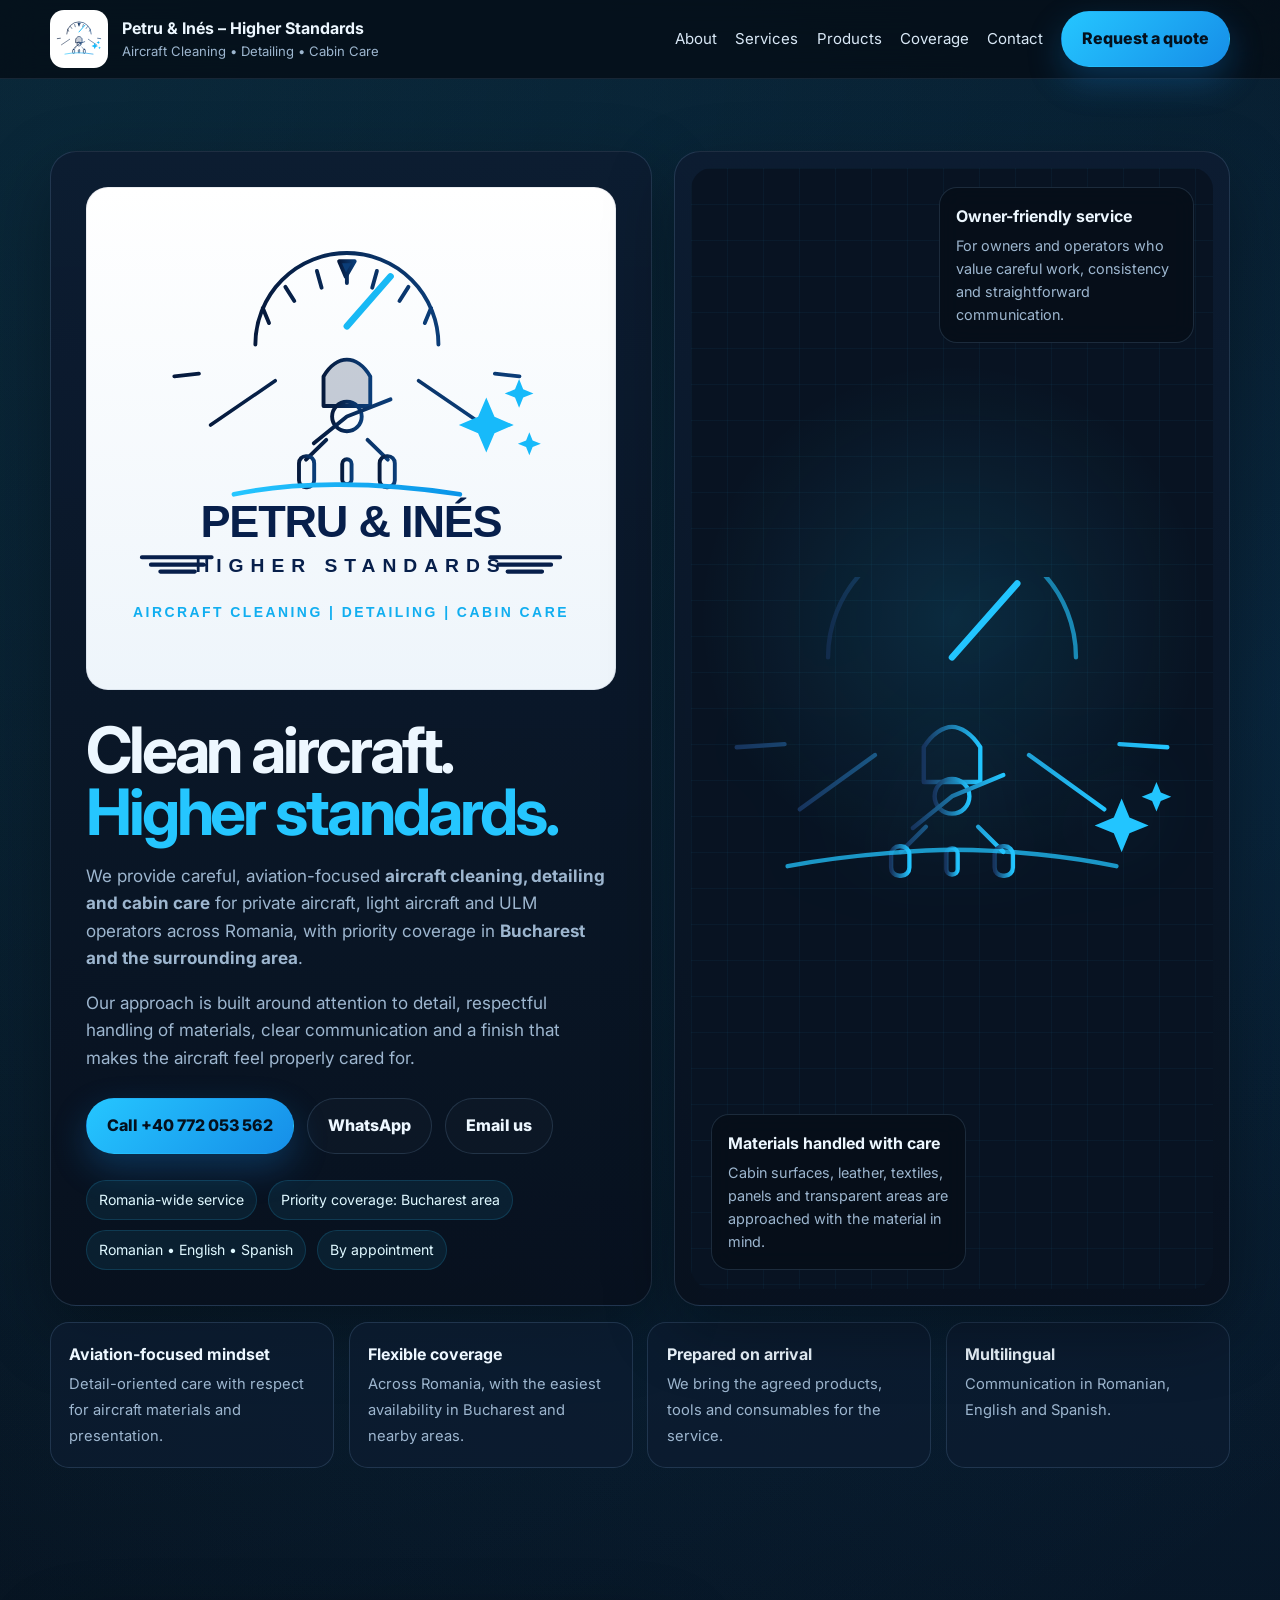
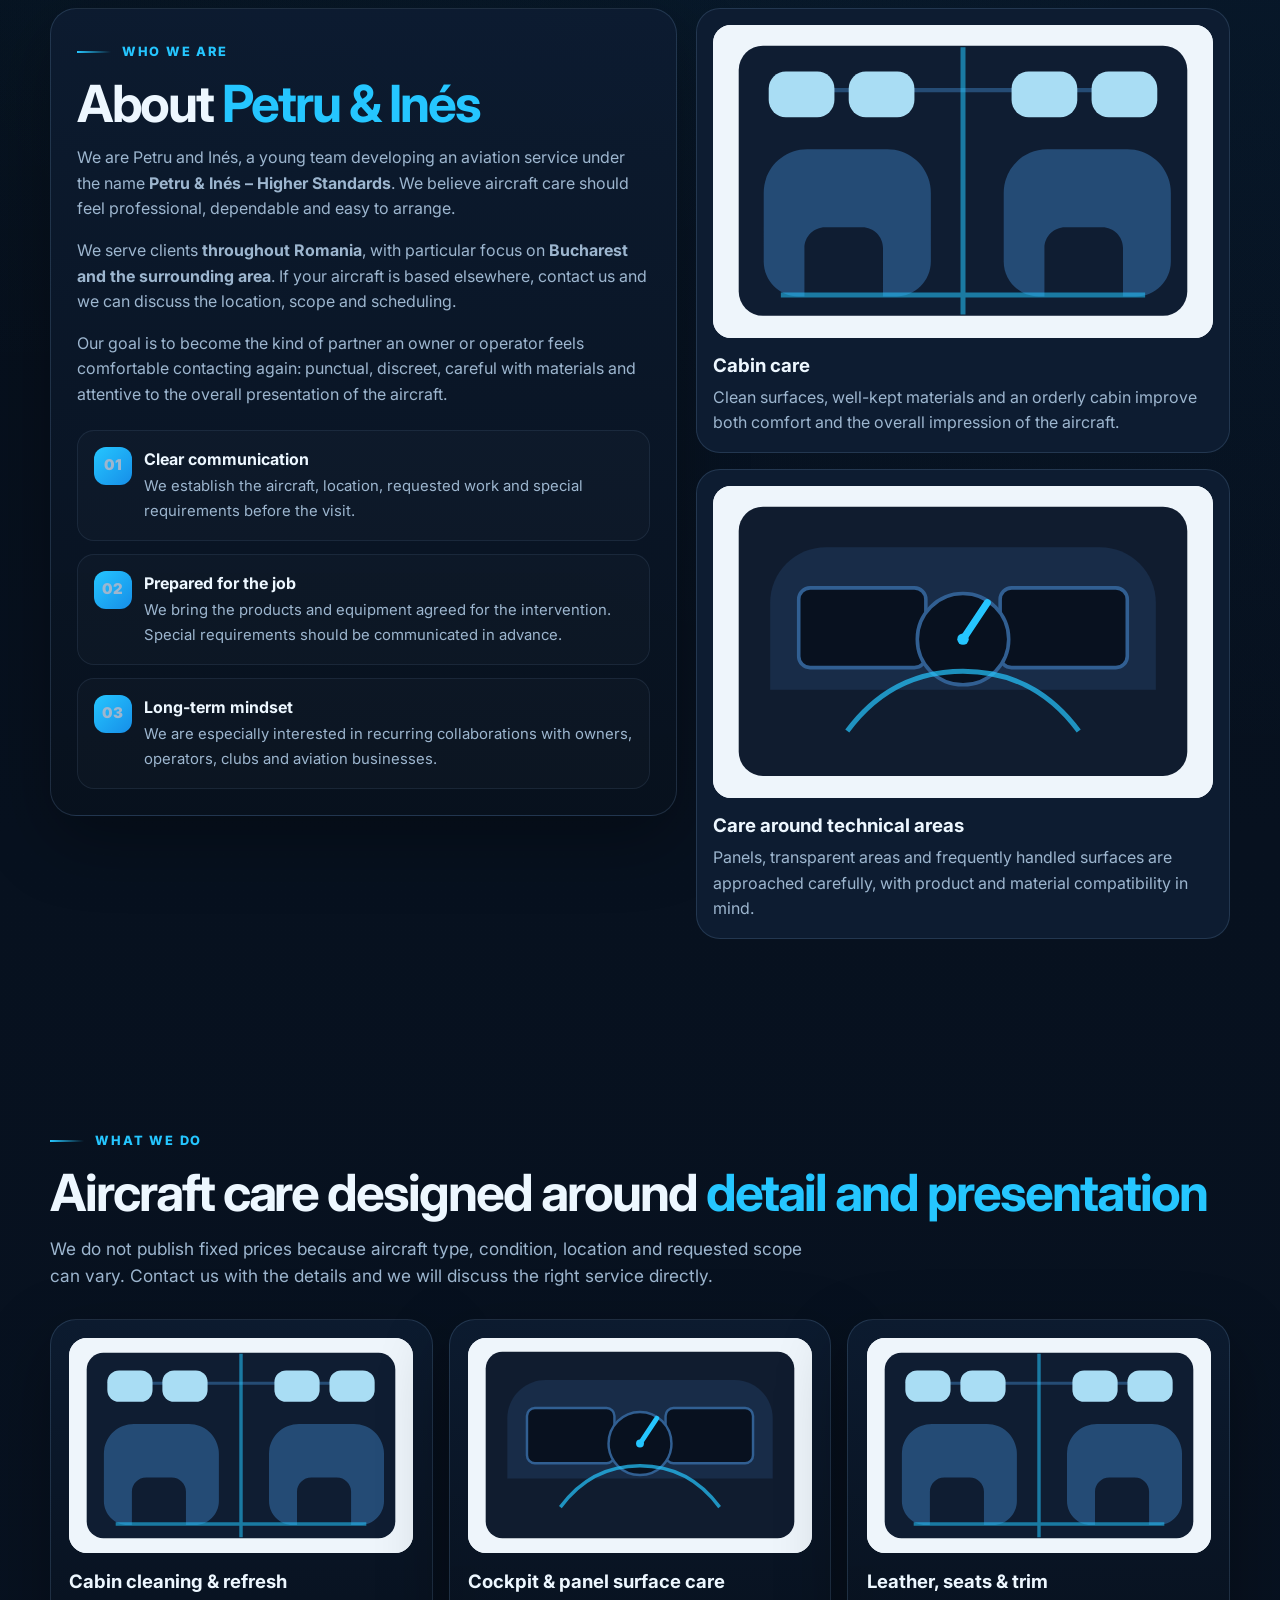
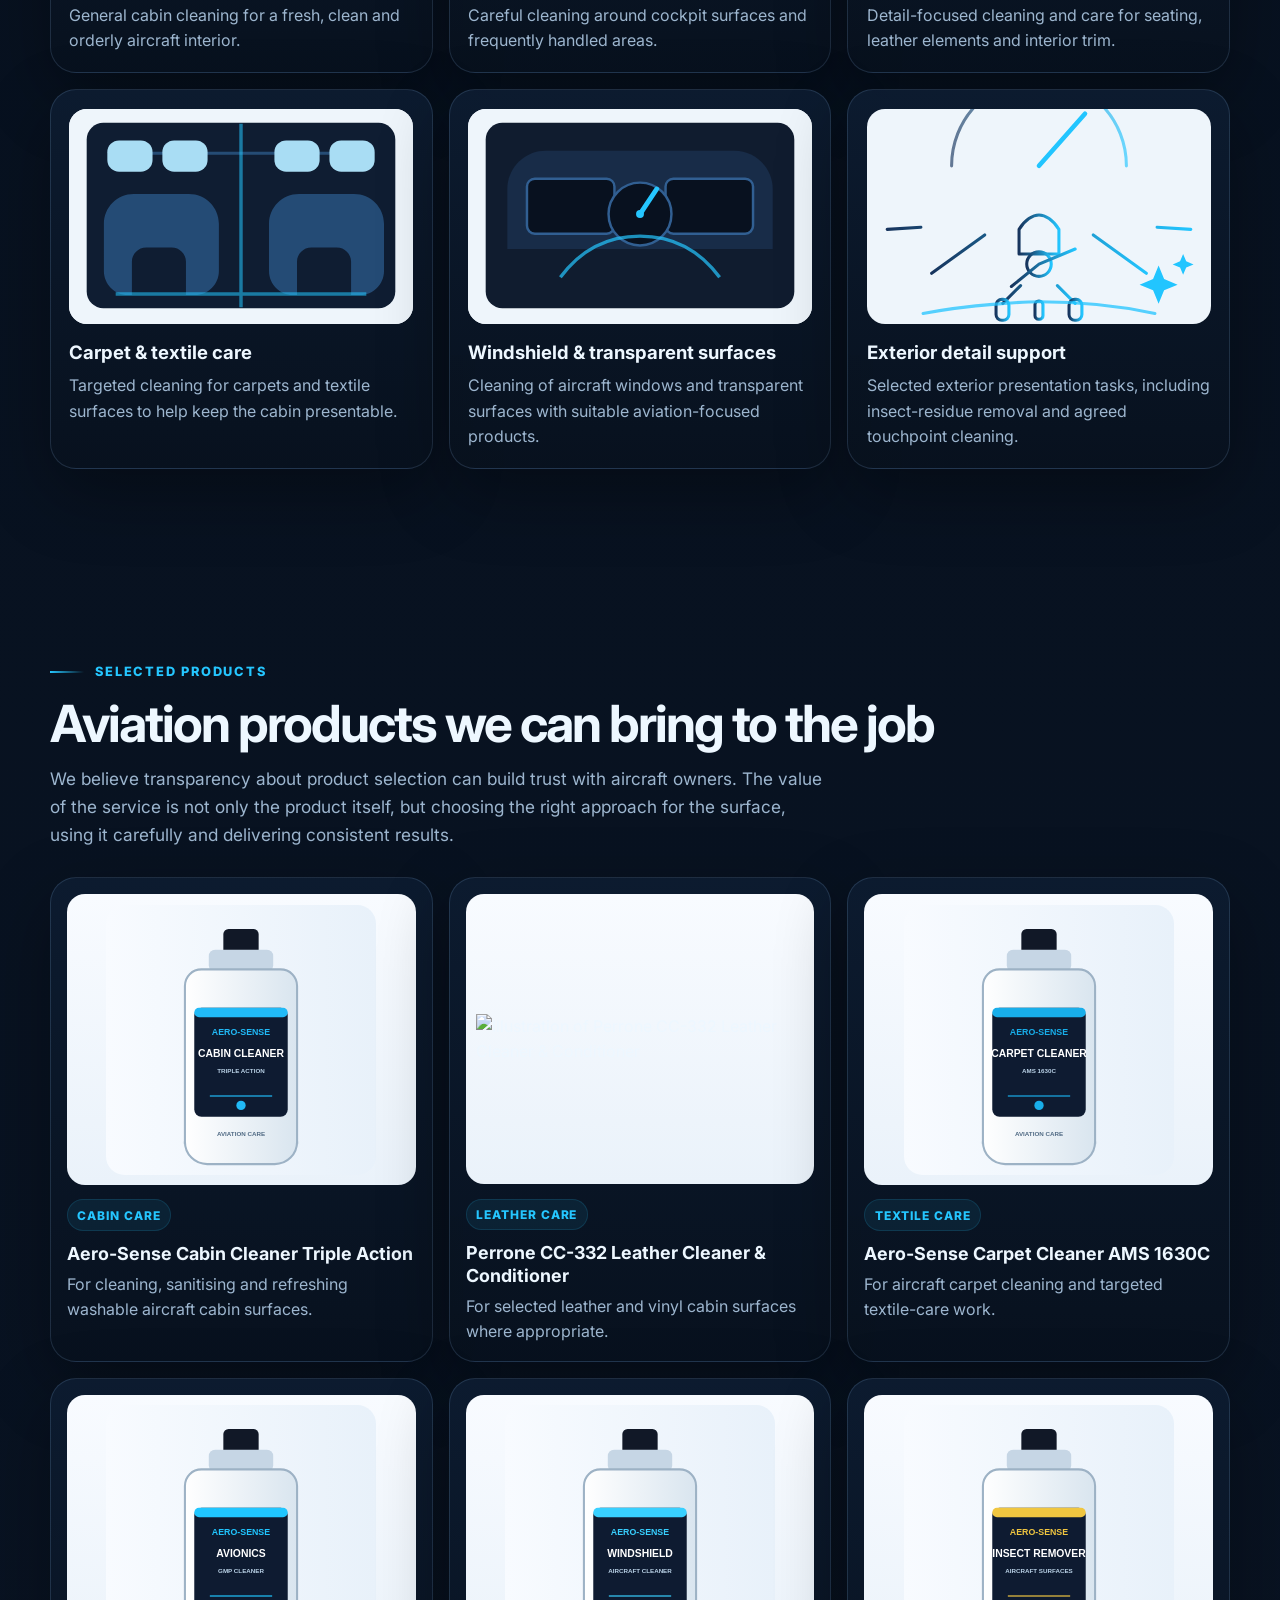
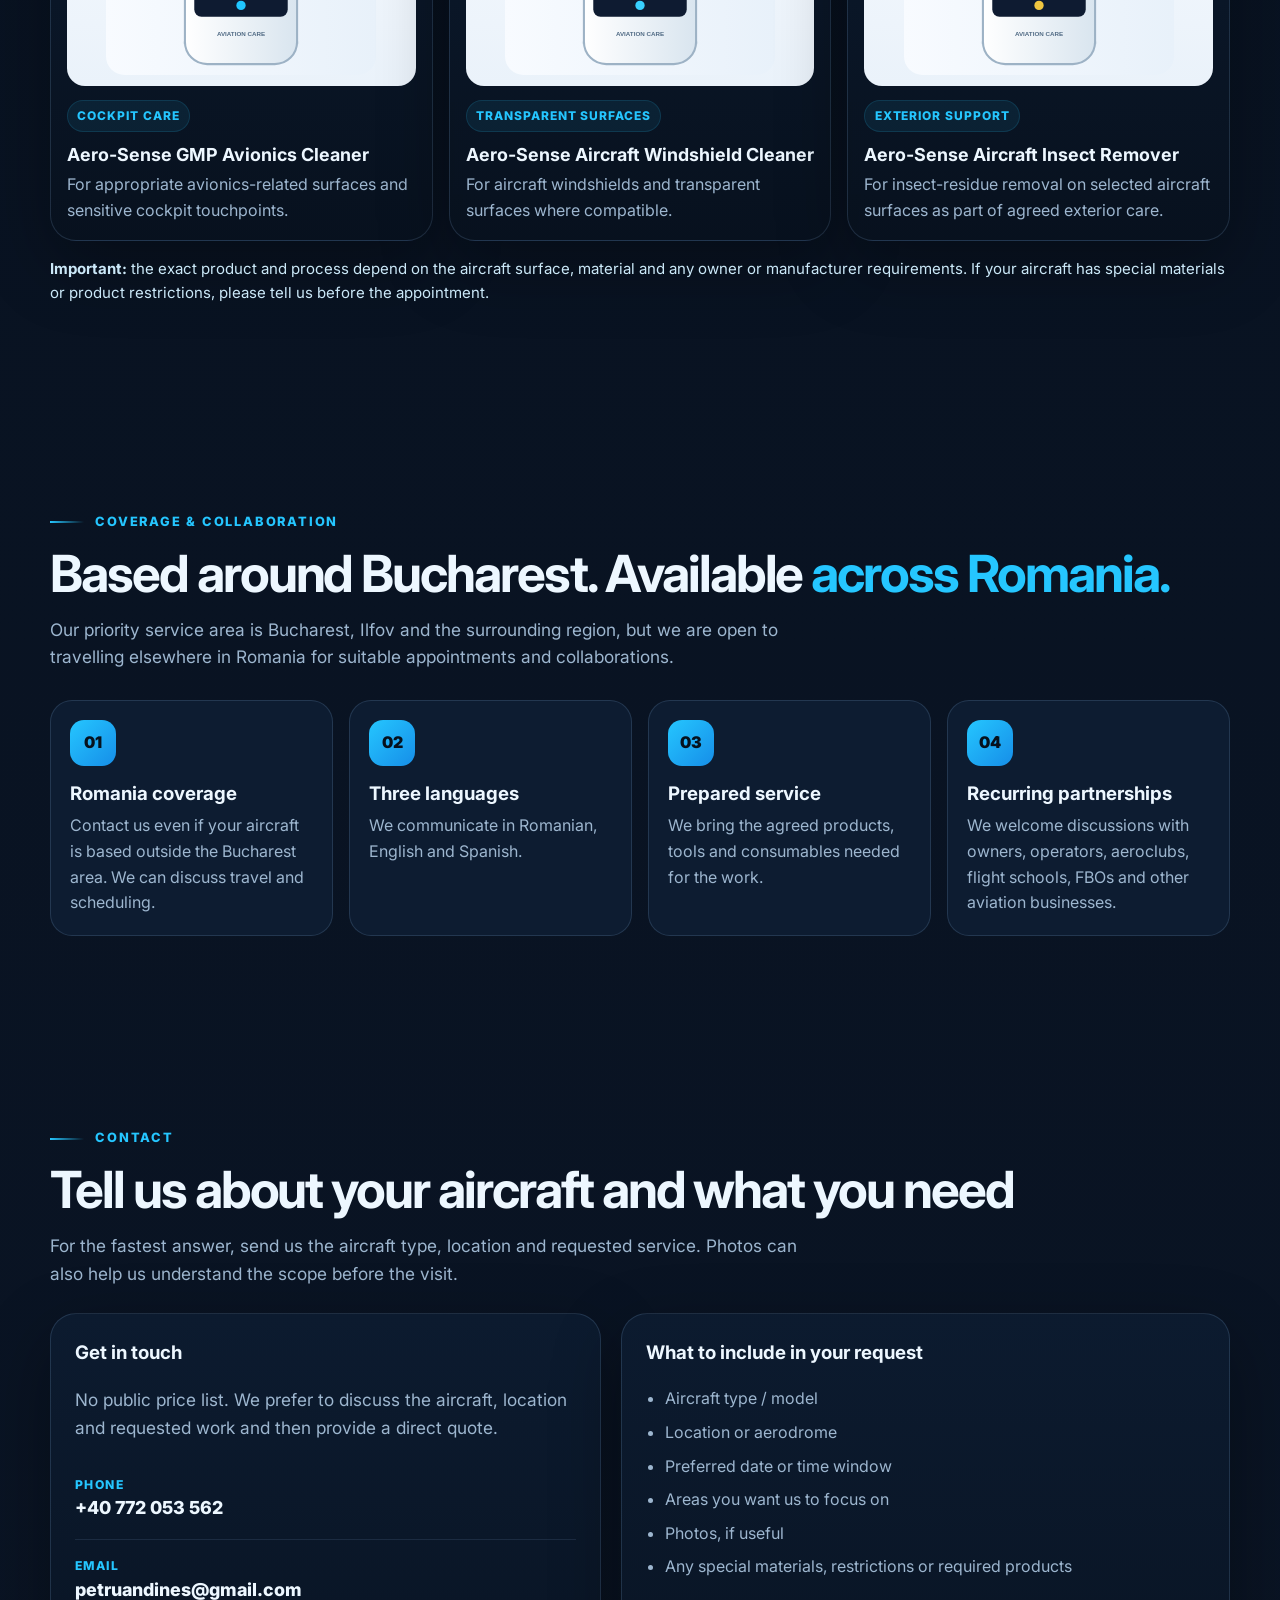
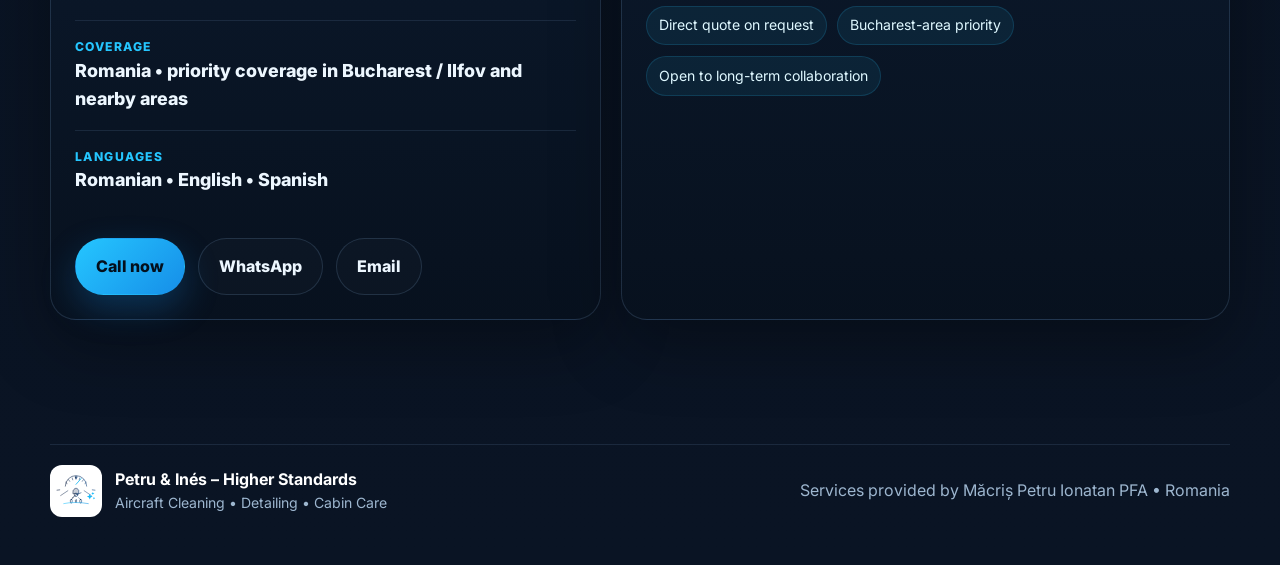
==== index.html @ 2c83eb79 "Publish updated Higher Standards aviation website" ====
<!doctype html>
<html lang="en">
<head>
  <meta charset="utf-8">
  <meta name="viewport" content="width=device-width,initial-scale=1">
  <title>Petru & Inés – Higher Standards | Aircraft Cleaning & Detailing Romania</title>
  <meta name="description" content="Aircraft cleaning, detailing and cabin care across Romania, with priority coverage in Bucharest and the surrounding area. Private aircraft, light aircraft and ULM care by Petru & Inés – Higher Standards.">
  <meta name="keywords" content="aircraft cleaning Romania, aircraft detailing Bucharest, private aircraft cleaning, light aircraft detailing, ULM cleaning, aircraft cabin care">
  <meta name="theme-color" content="#07111f">
  <meta name="robots" content="index,follow">
  <meta property="og:title" content="Petru & Inés – Higher Standards">
  <meta property="og:description" content="Aircraft Cleaning • Detailing • Cabin Care across Romania, with priority coverage in Bucharest and nearby areas.">
  <meta property="og:type" content="website">
  <meta property="og:url" content="https://petruandines.github.io/higher-standards/">
  <meta property="og:image" content="https://petruandines.github.io/higher-standards/assets/images/logo-full.svg">
  <link rel="canonical" href="https://petruandines.github.io/higher-standards/">
  <link rel="icon" href="assets/images/logo-mini.svg" type="image/svg+xml">
  <link rel="preconnect" href="https://fonts.googleapis.com">
  <link rel="preconnect" href="https://fonts.gstatic.com" crossorigin>
  <link href="https://fonts.googleapis.com/css2?family=Inter:wght@400;500;600;700;800;900&display=swap" rel="stylesheet">
  <link rel="stylesheet" href="assets/css/style.css">
  <script type="application/ld+json">
  {
    "@context":"https://schema.org",
    "@type":"ProfessionalService",
    "name":"Petru & Inés – Higher Standards",
    "legalName":"Măcriș Petru Ionatan PFA",
    "url":"https://petruandines.github.io/higher-standards/",
    "logo":"https://petruandines.github.io/higher-standards/assets/images/logo-mini.svg",
    "description":"Aircraft cleaning, detailing and cabin care across Romania, with priority coverage in Bucharest and the surrounding area.",
    "areaServed":["Romania","Bucharest","Ilfov"],
    "availableLanguage":["Romanian","English","Spanish"],
    "telephone":"+40772053562",
    "email":"petruandines@gmail.com"
  }
  </script>
</head>
<body>
<header class="site-header">
  <div class="container header-row">
    <a class="brand" href="#top" aria-label="Petru & Inés – Higher Standards home">
      <img src="assets/images/logo-mini.svg" alt="Petru & Inés – Higher Standards mini logo">
      <div><strong>Petru & Inés – Higher Standards</strong><span>Aircraft Cleaning • Detailing • Cabin Care</span></div>
    </a>
    <button class="menu-toggle" type="button" aria-expanded="false" aria-label="Open navigation"><span></span></button>
    <div class="nav-wrap">
      <nav class="nav" aria-label="Primary navigation">
        <a href="#about">About</a>
        <a href="#services">Services</a>
        <a href="#products">Products</a>
        <a href="#coverage">Coverage</a>
        <a href="#contact">Contact</a>
      </nav>
      <a class="btn btn-primary" href="#contact">Request a quote</a>
    </div>
  </div>
</header>

<main id="top">
<section class="hero">
  <div class="container hero-grid">
    <div class="hero-copy reveal">
      <div class="logo-stage">
        <img src="assets/images/logo-full.svg" alt="Petru & Inés – Higher Standards full logo">
      </div>
      <h1>Clean aircraft.<br><span class="accent">Higher standards.</span></h1>
      <p>We provide careful, aviation-focused <strong>aircraft cleaning, detailing and cabin care</strong> for private aircraft, light aircraft and ULM operators across Romania, with priority coverage in <strong>Bucharest and the surrounding area</strong>.</p>
      <p>Our approach is built around attention to detail, respectful handling of materials, clear communication and a finish that makes the aircraft feel properly cared for.</p>
      <div class="actions">
        <a class="btn btn-primary" href="tel:+40772053562">Call +40 772 053 562</a>
        <a class="btn btn-secondary" href="https://wa.me/40772053562" target="_blank" rel="noopener">WhatsApp</a>
        <a class="btn btn-secondary" href="mailto:petruandines@gmail.com">Email us</a>
      </div>
      <div class="badges">
        <span class="badge">Romania-wide service</span>
        <span class="badge">Priority coverage: Bucharest area</span>
        <span class="badge">Romanian • English • Spanish</span>
        <span class="badge">By appointment</span>
      </div>
    </div>

    <div class="hero-visual reveal">
      <div class="hero-scene">
        <img src="assets/images/aircraft-hero.svg" alt="Front-facing light aircraft with wing support struts">
        <article class="float one">
          <h3>Owner-friendly service</h3>
          <p>For owners and operators who value careful work, consistency and straightforward communication.</p>
        </article>
        <article class="float two">
          <h3>Materials handled with care</h3>
          <p>Cabin surfaces, leather, textiles, panels and transparent areas are approached with the material in mind.</p>
        </article>
      </div>
    </div>
  </div>

  <div class="container">
    <div class="feature-strip reveal">
      <article class="feature"><strong>Aviation-focused mindset</strong><span>Detail-oriented care with respect for aircraft materials and presentation.</span></article>
      <article class="feature"><strong>Flexible coverage</strong><span>Across Romania, with the easiest availability in Bucharest and nearby areas.</span></article>
      <article class="feature"><strong>Prepared on arrival</strong><span>We bring the agreed products, tools and consumables for the service.</span></article>
      <article class="feature"><strong>Multilingual</strong><span>Communication in Romanian, English and Spanish.</span></article>
    </div>
  </div>
</section>

<section class="section" id="about">
  <div class="container two-col">
    <article class="panel reveal">
      <span class="eyebrow">Who we are</span>
      <h2 class="section-title">About <span class="accent">Petru & Inés</span></h2>
      <p>We are Petru and Inés, a young team developing an aviation service under the name <strong>Petru & Inés – Higher Standards</strong>. We believe aircraft care should feel professional, dependable and easy to arrange.</p>
      <p>We serve clients <strong>throughout Romania</strong>, with particular focus on <strong>Bucharest and the surrounding area</strong>. If your aircraft is based elsewhere, contact us and we can discuss the location, scope and scheduling.</p>
      <p>Our goal is to become the kind of partner an owner or operator feels comfortable contacting again: punctual, discreet, careful with materials and attentive to the overall presentation of the aircraft.</p>
      <ul class="list">
        <li><span class="num">01</span><div><strong>Clear communication</strong><span>We establish the aircraft, location, requested work and special requirements before the visit.</span></div></li>
        <li><span class="num">02</span><div><strong>Prepared for the job</strong><span>We bring the products and equipment agreed for the intervention. Special requirements should be communicated in advance.</span></div></li>
        <li><span class="num">03</span><div><strong>Long-term mindset</strong><span>We are especially interested in recurring collaborations with owners, operators, clubs and aviation businesses.</span></div></li>
      </ul>
    </article>

    <div class="visual-stack reveal">
      <article class="visual-card">
        <img src="assets/images/cabin.svg" alt="Illustration of a clean light-aircraft cabin">
        <h3>Cabin care</h3>
        <p>Clean surfaces, well-kept materials and an orderly cabin improve both comfort and the overall impression of the aircraft.</p>
      </article>
      <article class="visual-card">
        <img src="assets/images/cockpit.svg" alt="Illustration of a light-aircraft cockpit">
        <h3>Care around technical areas</h3>
        <p>Panels, transparent areas and frequently handled surfaces are approached carefully, with product and material compatibility in mind.</p>
      </article>
    </div>
  </div>
</section>

<section class="section" id="services">
  <div class="container reveal">
    <span class="eyebrow">What we do</span>
    <h2 class="section-title">Aircraft care designed around <span class="accent">detail and presentation</span></h2>
    <p class="lead">We do not publish fixed prices because aircraft type, condition, location and requested scope can vary. Contact us with the details and we will discuss the right service directly.</p>

    <div class="grid-3">
      <article class="card">
        <img src="assets/images/cabin.svg" alt="Aircraft cabin care illustration">
        <h3>Cabin cleaning & refresh</h3>
        <p>General cabin cleaning for a fresh, clean and orderly aircraft interior.</p>
      </article>
      <article class="card">
        <img src="assets/images/cockpit.svg" alt="Aircraft cockpit care illustration">
        <h3>Cockpit & panel surface care</h3>
        <p>Careful cleaning around cockpit surfaces and frequently handled areas.</p>
      </article>
      <article class="card">
        <img src="assets/images/cabin.svg" alt="Aircraft seating illustration">
        <h3>Leather, seats & trim</h3>
        <p>Detail-focused cleaning and care for seating, leather elements and interior trim.</p>
      </article>
      <article class="card">
        <img src="assets/images/cabin.svg" alt="Aircraft carpet and textile illustration">
        <h3>Carpet & textile care</h3>
        <p>Targeted cleaning for carpets and textile surfaces to help keep the cabin presentable.</p>
      </article>
      <article class="card">
        <img src="assets/images/cockpit.svg" alt="Aircraft transparent surface illustration">
        <h3>Windshield & transparent surfaces</h3>
        <p>Cleaning of aircraft windows and transparent surfaces with suitable aviation-focused products.</p>
      </article>
      <article class="card">
        <img src="assets/images/aircraft-hero.svg" alt="Light aircraft exterior illustration">
        <h3>Exterior detail support</h3>
        <p>Selected exterior presentation tasks, including insect-residue removal and agreed touchpoint cleaning.</p>
      </article>
    </div>
  </div>
</section>

<section class="section" id="products">
  <div class="container reveal">
    <span class="eyebrow">Selected products</span>
    <h2 class="section-title">Aviation products we can bring to the job</h2>
    <p class="lead">We believe transparency about product selection can build trust with aircraft owners. The value of the service is not only the product itself, but choosing the right approach for the surface, using it carefully and delivering consistent results.</p>

    <div class="products">
      <article class="product">
        <div class="media"><img src="assets/images/products/cabin-cleaner.svg" alt="Illustration of Aero-Sense Cabin Cleaner Triple Action"></div>
        <span class="tag">Cabin care</span>
        <h3>Aero-Sense Cabin Cleaner Triple Action</h3>
        <p>For cleaning, sanitising and refreshing washable aircraft cabin surfaces.</p>
      </article>
      <article class="product">
        <div class="media"><img src="assets/images/products/perrone-cc332.svg" alt="Illustration of Perrone CC-332 Leather Cleaner & Conditioner"></div>
        <span class="tag">Leather care</span>
        <h3>Perrone CC-332 Leather Cleaner & Conditioner</h3>
        <p>For selected leather and vinyl cabin surfaces where appropriate.</p>
      </article>
      <article class="product">
        <div class="media"><img src="assets/images/products/carpet-cleaner.svg" alt="Illustration of Aero-Sense Carpet Cleaner AMS 1630C"></div>
        <span class="tag">Textile care</span>
        <h3>Aero-Sense Carpet Cleaner AMS 1630C</h3>
        <p>For aircraft carpet cleaning and targeted textile-care work.</p>
      </article>
      <article class="product">
        <div class="media"><img src="assets/images/products/avionics-cleaner.svg" alt="Illustration of Aero-Sense GMP Avionics Cleaner"></div>
        <span class="tag">Cockpit care</span>
        <h3>Aero-Sense GMP Avionics Cleaner</h3>
        <p>For appropriate avionics-related surfaces and sensitive cockpit touchpoints.</p>
      </article>
      <article class="product">
        <div class="media"><img src="assets/images/products/windshield-cleaner.svg" alt="Illustration of Aero-Sense Aircraft Windshield Cleaner"></div>
        <span class="tag">Transparent surfaces</span>
        <h3>Aero-Sense Aircraft Windshield Cleaner</h3>
        <p>For aircraft windshields and transparent surfaces where compatible.</p>
      </article>
      <article class="product">
        <div class="media"><img src="assets/images/products/insect-remover.svg" alt="Illustration of Aero-Sense Aircraft Insect Remover"></div>
        <span class="tag">Exterior support</span>
        <h3>Aero-Sense Aircraft Insect Remover</h3>
        <p>For insect-residue removal on selected aircraft surfaces as part of agreed exterior care.</p>
      </article>
    </div>

    <p class="note"><strong>Important:</strong> the exact product and process depend on the aircraft surface, material and any owner or manufacturer requirements. If your aircraft has special materials or product restrictions, please tell us before the appointment.</p>
  </div>
</section>

<section class="section" id="coverage">
  <div class="container reveal">
    <span class="eyebrow">Coverage & collaboration</span>
    <h2 class="section-title">Based around Bucharest. Available <span class="accent">across Romania.</span></h2>
    <p class="lead">Our priority service area is Bucharest, Ilfov and the surrounding region, but we are open to travelling elsewhere in Romania for suitable appointments and collaborations.</p>

    <div class="reasons">
      <article class="reason"><span class="icon">01</span><h3>Romania coverage</h3><p>Contact us even if your aircraft is based outside the Bucharest area. We can discuss travel and scheduling.</p></article>
      <article class="reason"><span class="icon">02</span><h3>Three languages</h3><p>We communicate in Romanian, English and Spanish.</p></article>
      <article class="reason"><span class="icon">03</span><h3>Prepared service</h3><p>We bring the agreed products, tools and consumables needed for the work.</p></article>
      <article class="reason"><span class="icon">04</span><h3>Recurring partnerships</h3><p>We welcome discussions with owners, operators, aeroclubs, flight schools, FBOs and other aviation businesses.</p></article>
    </div>
  </div>
</section>

<section class="section" id="contact">
  <div class="container reveal">
    <span class="eyebrow">Contact</span>
    <h2 class="section-title">Tell us about your aircraft and what you need</h2>
    <p class="lead">For the fastest answer, send us the aircraft type, location and requested service. Photos can also help us understand the scope before the visit.</p>

    <div class="contact-grid">
      <article class="contact-card">
        <h3>Get in touch</h3>
        <p class="lead">No public price list. We prefer to discuss the aircraft, location and requested work and then provide a direct quote.</p>
        <div class="contact-item"><span class="label">Phone</span><a class="value" href="tel:+40772053562">+40 772 053 562</a></div>
        <div class="contact-item"><span class="label">Email</span><a class="value" href="mailto:petruandines@gmail.com">petruandines@gmail.com</a></div>
        <div class="contact-item"><span class="label">Coverage</span><span class="value">Romania • priority coverage in Bucharest / Ilfov and nearby areas</span></div>
        <div class="contact-item"><span class="label">Languages</span><span class="value">Romanian • English • Spanish</span></div>
        <div class="actions">
          <a class="btn btn-primary" href="tel:+40772053562">Call now</a>
          <a class="btn btn-secondary" href="https://wa.me/40772053562" target="_blank" rel="noopener">WhatsApp</a>
          <a class="btn btn-secondary" href="mailto:petruandines@gmail.com">Email</a>
        </div>
      </article>

      <aside class="quote-box">
        <h3>What to include in your request</h3>
        <ul>
          <li>Aircraft type / model</li>
          <li>Location or aerodrome</li>
          <li>Preferred date or time window</li>
          <li>Areas you want us to focus on</li>
          <li>Photos, if useful</li>
          <li>Any special materials, restrictions or required products</li>
        </ul>
        <div class="badges">
          <span class="badge">Direct quote on request</span>
          <span class="badge">Bucharest-area priority</span>
          <span class="badge">Open to long-term collaboration</span>
        </div>
      </aside>
    </div>
  </div>
</section>
</main>

<footer class="footer">
  <div class="container footer-row">
    <div class="footer-brand">
      <img src="assets/images/logo-mini.svg" alt="Petru & Inés – Higher Standards mini logo">
      <div><strong>Petru & Inés – Higher Standards</strong><span>Aircraft Cleaning • Detailing • Cabin Care</span></div>
    </div>
    <div>Services provided by Măcriș Petru Ionatan PFA • Romania</div>
  </div>
</footer>

<script src="assets/js/script.js"></script>
</body>
</html>
---- assets/css/style.css ----
:root{
  --bg:#07111f;--bg2:#0b1728;--panel:#0d1c31;--panel2:#10243d;--line:rgba(135,177,223,.18);
  --text:#edf7ff;--muted:#9db6cf;--cyan:#25c6ff;--blue:#168ee8;--navy:#071f4b;--white:#fff;
  --max:1180px;--radius:26px;--shadow:0 24px 70px rgba(0,0,0,.32)
}
*{box-sizing:border-box}
html{scroll-behavior:smooth}
body{margin:0;font-family:Inter,system-ui,-apple-system,BlinkMacSystemFont,"Segoe UI",sans-serif;color:var(--text);line-height:1.6;background:
radial-gradient(circle at 0 0,rgba(37,198,255,.14),transparent 28%),
radial-gradient(circle at 100% 10%,rgba(22,142,232,.14),transparent 26%),
linear-gradient(180deg,#050b14 0%,var(--bg) 35%,#0a1424 100%)}
img{display:block;max-width:100%}
a{color:inherit;text-decoration:none}
button{font:inherit}
.container{width:min(calc(100% - 2rem),var(--max));margin-inline:auto}
.section{padding:5.8rem 0}
.eyebrow{display:inline-flex;align-items:center;gap:.7rem;color:var(--cyan);font-weight:800;font-size:.8rem;text-transform:uppercase;letter-spacing:.14em;margin-bottom:.9rem}
.eyebrow:before{content:"";width:34px;height:2px;background:linear-gradient(90deg,var(--cyan),transparent)}
h1,h2,h3,p{margin-top:0}
.section-title{font-size:clamp(2.1rem,4vw,3.5rem);line-height:1.03;letter-spacing:-.04em;margin-bottom:1rem}
.lead{max-width:780px;color:var(--muted);font-size:1.08rem}
.accent{color:var(--cyan)}
.site-header{position:sticky;top:0;z-index:100;background:rgba(5,11,20,.74);backdrop-filter:blur(18px);border-bottom:1px solid rgba(145,188,234,.12)}
.header-row{min-height:78px;display:flex;align-items:center;justify-content:space-between;gap:1rem}
.brand{display:flex;align-items:center;gap:.9rem;min-width:0}
.brand img{width:58px;height:58px;object-fit:contain;background:#fff;border-radius:14px;padding:5px}
.brand strong{display:block;font-size:1rem}
.brand span{display:block;color:var(--muted);font-size:.82rem;white-space:nowrap}
.nav-wrap{display:flex;align-items:center;gap:1.1rem}
.nav{display:flex;gap:1.15rem;align-items:center}
.nav a{font-size:.94rem;color:#d9e8f6}
.nav a:hover{color:var(--cyan)}
.menu-toggle{display:none;width:48px;height:48px;border:1px solid var(--line);background:#0c1b2e;border-radius:14px;color:#fff;cursor:pointer}
.menu-toggle span,.menu-toggle span:before,.menu-toggle span:after{width:20px;height:2px;background:currentColor;display:block;position:relative;margin:auto;border-radius:5px;transition:.2s}
.menu-toggle span:before,.menu-toggle span:after{content:"";position:absolute;left:0}
.menu-toggle span:before{top:-6px}.menu-toggle span:after{top:6px}
.menu-toggle[aria-expanded="true"] span{background:transparent}.menu-toggle[aria-expanded="true"] span:before{transform:translateY(6px) rotate(45deg)}.menu-toggle[aria-expanded="true"] span:after{transform:translateY(-6px) rotate(-45deg)}
.btn{display:inline-flex;align-items:center;justify-content:center;gap:.5rem;padding:.9rem 1.25rem;border-radius:999px;font-weight:800;border:1px solid transparent;transition:.2s}
.btn:hover{transform:translateY(-1px)}
.btn-primary{color:#04101d;background:linear-gradient(135deg,var(--cyan),var(--blue));box-shadow:0 14px 35px rgba(22,142,232,.27)}
.btn-secondary{border-color:var(--line);background:rgba(255,255,255,.02)}
.hero{padding:4.5rem 0 3rem;overflow:hidden}
.hero-grid{display:grid;grid-template-columns:1.04fr .96fr;gap:1.4rem;align-items:stretch}
.hero-copy,.hero-visual,.panel,.card,.product,.contact-card,.quote-box{border:1px solid var(--line);background:linear-gradient(180deg,rgba(13,28,49,.92),rgba(8,17,30,.94));box-shadow:var(--shadow);border-radius:var(--radius)}
.hero-copy{padding:clamp(1.3rem,3vw,2.2rem)}
.logo-stage{background:linear-gradient(180deg,#fff,#eef5fb);border-radius:22px;padding:1rem 1.2rem;margin-bottom:1.8rem;box-shadow:inset 0 0 0 1px rgba(7,31,75,.08)}
.logo-stage img{width:min(100%,560px);margin:auto}
.hero h1{font-size:clamp(2.4rem,5vw,4.7rem);line-height:.97;letter-spacing:-.05em;margin-bottom:1.2rem}
.hero-copy>p{color:var(--muted);font-size:1.07rem}
.actions{display:flex;flex-wrap:wrap;gap:.8rem;margin-top:1.7rem}
.badges{display:flex;flex-wrap:wrap;gap:.65rem;margin-top:1.6rem}
.badge{padding:.48rem .75rem;border-radius:999px;border:1px solid rgba(37,198,255,.16);background:rgba(37,198,255,.08);font-size:.88rem;color:#dff8ff}
.hero-visual{padding:1rem;position:relative;min-height:660px}
.hero-scene{height:100%;min-height:630px;display:grid;place-items:center;border-radius:21px;position:relative;overflow:hidden;background:
linear-gradient(rgba(37,198,255,.045) 1px,transparent 1px),
linear-gradient(90deg,rgba(37,198,255,.045) 1px,transparent 1px),
radial-gradient(circle at 50% 40%,rgba(37,198,255,.13),transparent 35%),#081322;background-size:36px 36px,36px 36px,auto,auto}
.hero-scene>img{width:min(100%,730px);filter:drop-shadow(0 0 35px rgba(37,198,255,.16))}
.float{position:absolute;max-width:255px;padding:1rem;border-radius:18px;border:1px solid var(--line);background:rgba(6,14,25,.88);backdrop-filter:blur(12px)}
.float h3{font-size:1rem;margin-bottom:.25rem}.float p{color:var(--muted);font-size:.9rem;margin:0}.float.one{right:1.2rem;top:1.2rem}.float.two{left:1.2rem;bottom:1.2rem}
.feature-strip{display:grid;grid-template-columns:repeat(4,1fr);gap:.9rem;margin-top:1rem}
.feature{border:1px solid var(--line);background:rgba(13,28,49,.72);border-radius:19px;padding:1.15rem}
.feature strong{display:block;margin-bottom:.25rem}.feature span{color:var(--muted);font-size:.92rem}
.two-col{display:grid;grid-template-columns:1.08fr .92fr;gap:1.2rem;align-items:start}
.panel{padding:1.6rem}
.panel p{color:var(--muted)}
.list{list-style:none;margin:1.4rem 0 0;padding:0;display:grid;gap:.8rem}
.list li{display:flex;gap:.8rem;padding:1rem;background:rgba(255,255,255,.02);border:1px solid rgba(145,188,234,.1);border-radius:17px}
.num{flex:0 0 38px;height:38px;border-radius:12px;display:grid;place-items:center;background:linear-gradient(135deg,var(--cyan),var(--blue));color:#06111d;font-weight:900}
.list strong{display:block}.list span{color:var(--muted);font-size:.93rem}
.visual-stack{display:grid;gap:1rem}
.visual-card{padding:1rem;border:1px solid var(--line);border-radius:24px;background:#0d1c31}
.visual-card img{background:#eef5fb;border-radius:18px;width:100%;aspect-ratio:16/10;object-fit:cover}.visual-card h3{margin:.8rem 0 .25rem}.visual-card p{color:var(--muted);margin:0}
.grid-3{display:grid;grid-template-columns:repeat(3,1fr);gap:1rem;margin-top:1.8rem}
.card{padding:1.15rem}
.card img{width:100%;aspect-ratio:16/10;object-fit:cover;background:#eef5fb;border-radius:18px}
.card h3{font-size:1.16rem;margin:.9rem 0 .35rem}.card p{color:var(--muted);margin:0}
.products{display:grid;grid-template-columns:repeat(3,1fr);gap:1rem;margin-top:1.8rem}
.product{padding:1rem;display:flex;flex-direction:column}
.product .media{min-height:290px;display:grid;place-items:center;border-radius:18px;background:linear-gradient(180deg,#f8fbff,#eaf2fa);padding:.65rem}
.product .media img{max-height:270px;width:100%;object-fit:contain}
.product .tag{display:inline-flex;align-self:flex-start;margin-top:.9rem;padding:.33rem .58rem;border-radius:999px;border:1px solid rgba(37,198,255,.14);background:rgba(37,198,255,.08);color:var(--cyan);font-size:.75rem;font-weight:800;letter-spacing:.08em;text-transform:uppercase}
.product h3{font-size:1.12rem;line-height:1.28;margin:.75rem 0 .35rem}.product p{color:var(--muted);margin:0}
.note{margin-top:1rem;color:#cbe8f8;font-size:.94rem}
.reasons{display:grid;grid-template-columns:repeat(4,1fr);gap:1rem;margin-top:1.8rem}
.reason{padding:1.2rem;border:1px solid var(--line);background:#0d1c31;border-radius:22px}
.reason .icon{width:46px;height:46px;border-radius:14px;display:grid;place-items:center;background:linear-gradient(135deg,var(--cyan),var(--blue));color:#06111d;font-weight:900}
.reason h3{margin:.8rem 0 .3rem}.reason p{color:var(--muted);margin:0}
.contact-grid{display:grid;grid-template-columns:.95fr 1.05fr;gap:1.2rem;margin-top:1.6rem}
.contact-card,.quote-box{padding:1.5rem}
.contact-item{padding:1rem 0;border-top:1px solid rgba(145,188,234,.12)}.contact-item:first-of-type{border-top:0}
.label{display:block;color:var(--cyan);font-size:.76rem;font-weight:800;letter-spacing:.12em;text-transform:uppercase}
.value{font-size:1.12rem;font-weight:800}
.quote-box ul{color:var(--muted);padding-left:1.2rem}.quote-box li+li{margin-top:.5rem}
.footer{padding:2rem 0 3rem;color:var(--muted)}
.footer-row{border-top:1px solid rgba(145,188,234,.12);padding-top:1.2rem;display:flex;align-items:center;justify-content:space-between;gap:1rem}
.footer-brand{display:flex;align-items:center;gap:.8rem}.footer-brand img{width:52px;height:52px;object-fit:contain;background:#fff;padding:5px;border-radius:12px}.footer-brand strong{display:block;color:#fff}.footer-brand span{display:block;font-size:.88rem}
.reveal{opacity:0;transform:translateY(22px);transition:opacity .55s ease,transform .55s ease}.reveal.show{opacity:1;transform:none}
@media(max-width:1050px){.hero-grid,.two-col,.contact-grid{grid-template-columns:1fr}.grid-3,.products{grid-template-columns:repeat(2,1fr)}.reasons,.feature-strip{grid-template-columns:repeat(2,1fr)}.hero-visual{min-height:540px}.hero-scene{min-height:510px}}
@media(max-width:850px){.menu-toggle{display:block}.nav-wrap{position:absolute;left:1rem;right:1rem;top:calc(100% + .7rem);padding:1rem;background:rgba(6,14,25,.98);border:1px solid var(--line);border-radius:20px;box-shadow:var(--shadow);display:flex;flex-direction:column;align-items:stretch;opacity:0;pointer-events:none;transform:translateY(-8px);transition:.2s}.nav-wrap.open{opacity:1;pointer-events:auto;transform:none}.nav{flex-direction:column;align-items:flex-start}.nav-wrap .btn{width:100%}}
@media(max-width:650px){.section{padding:4.2rem 0}.hero{padding-top:3rem}.brand span{display:none}.grid-3,.products,.reasons,.feature-strip{grid-template-columns:1fr}.actions{flex-direction:column}.actions .btn{width:100%}.hero-visual{min-height:auto}.hero-scene{min-height:0;padding:1rem;gap:1rem}.float{position:static;max-width:none;width:100%}.footer-row{flex-direction:column;align-items:flex-start}}
@media(prefers-reduced-motion:reduce){html{scroll-behavior:auto}.reveal{opacity:1;transform:none;transition:none}.btn{transition:none}}
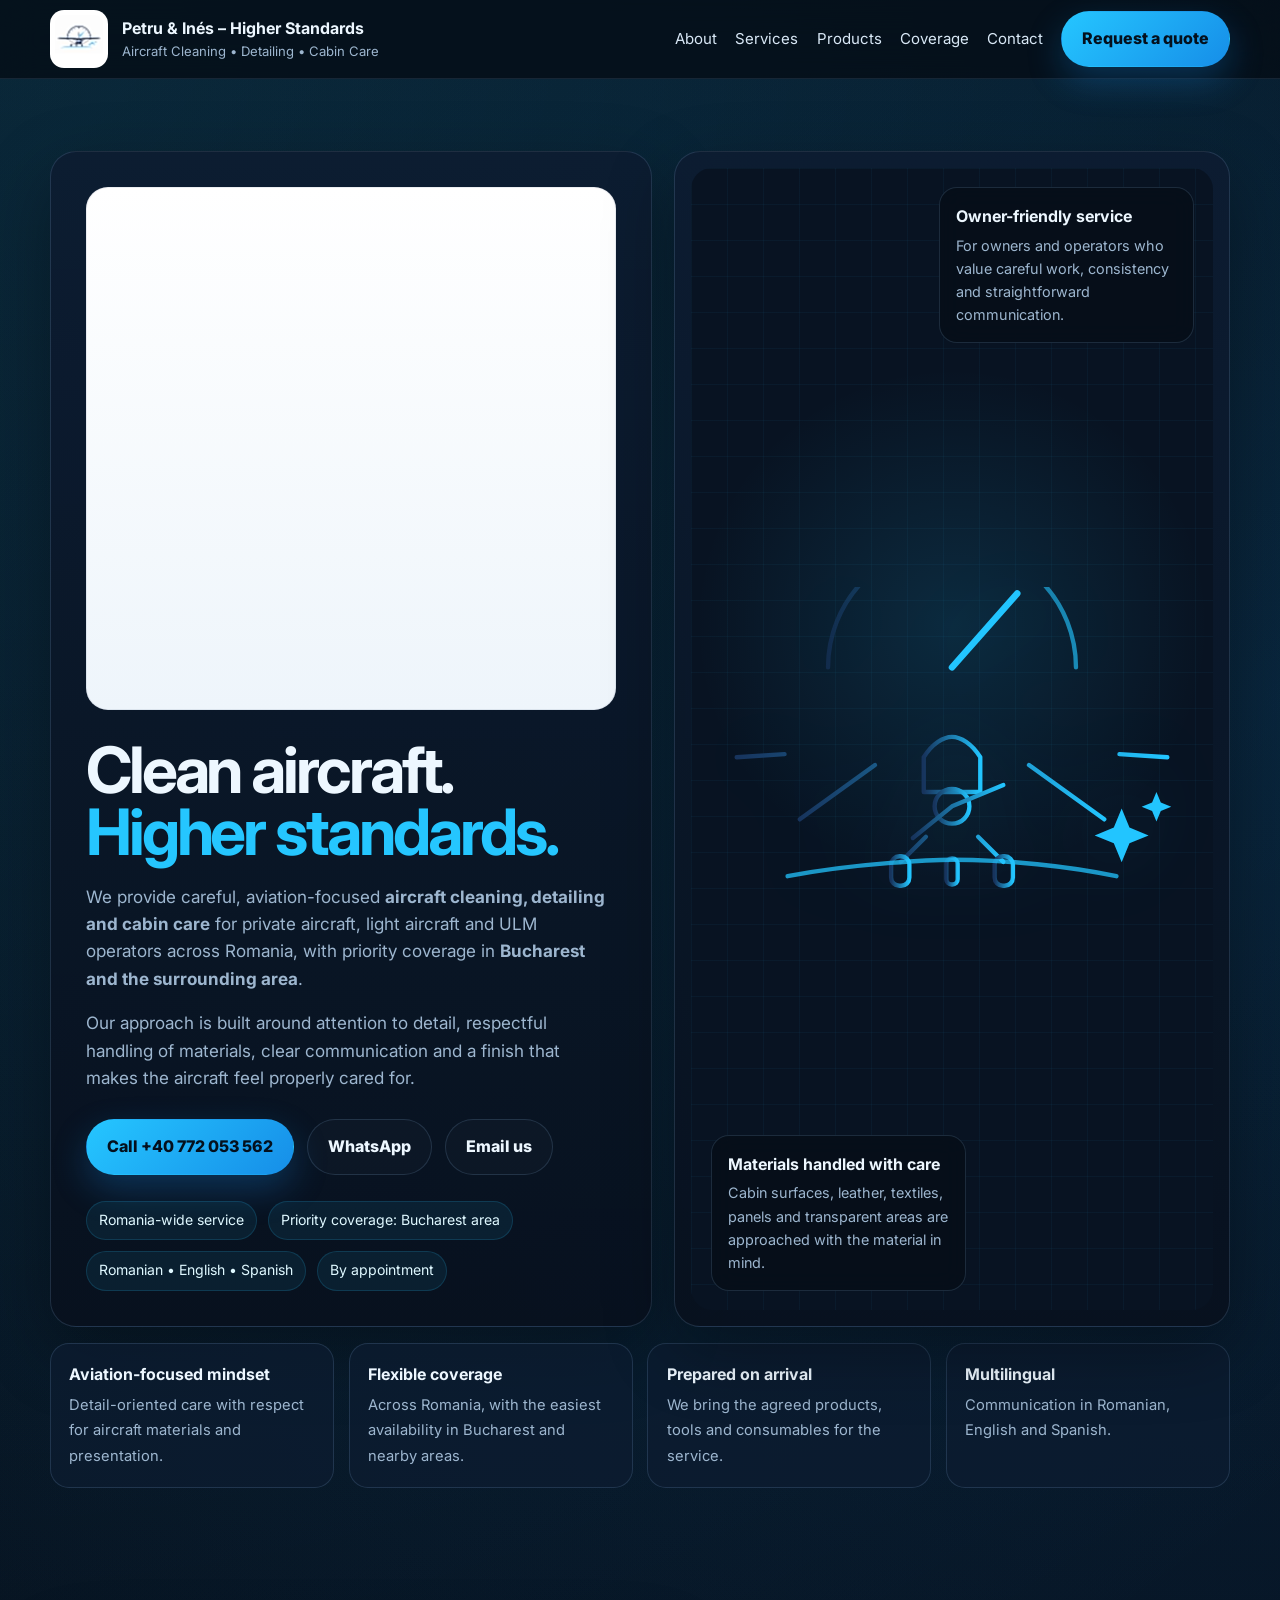
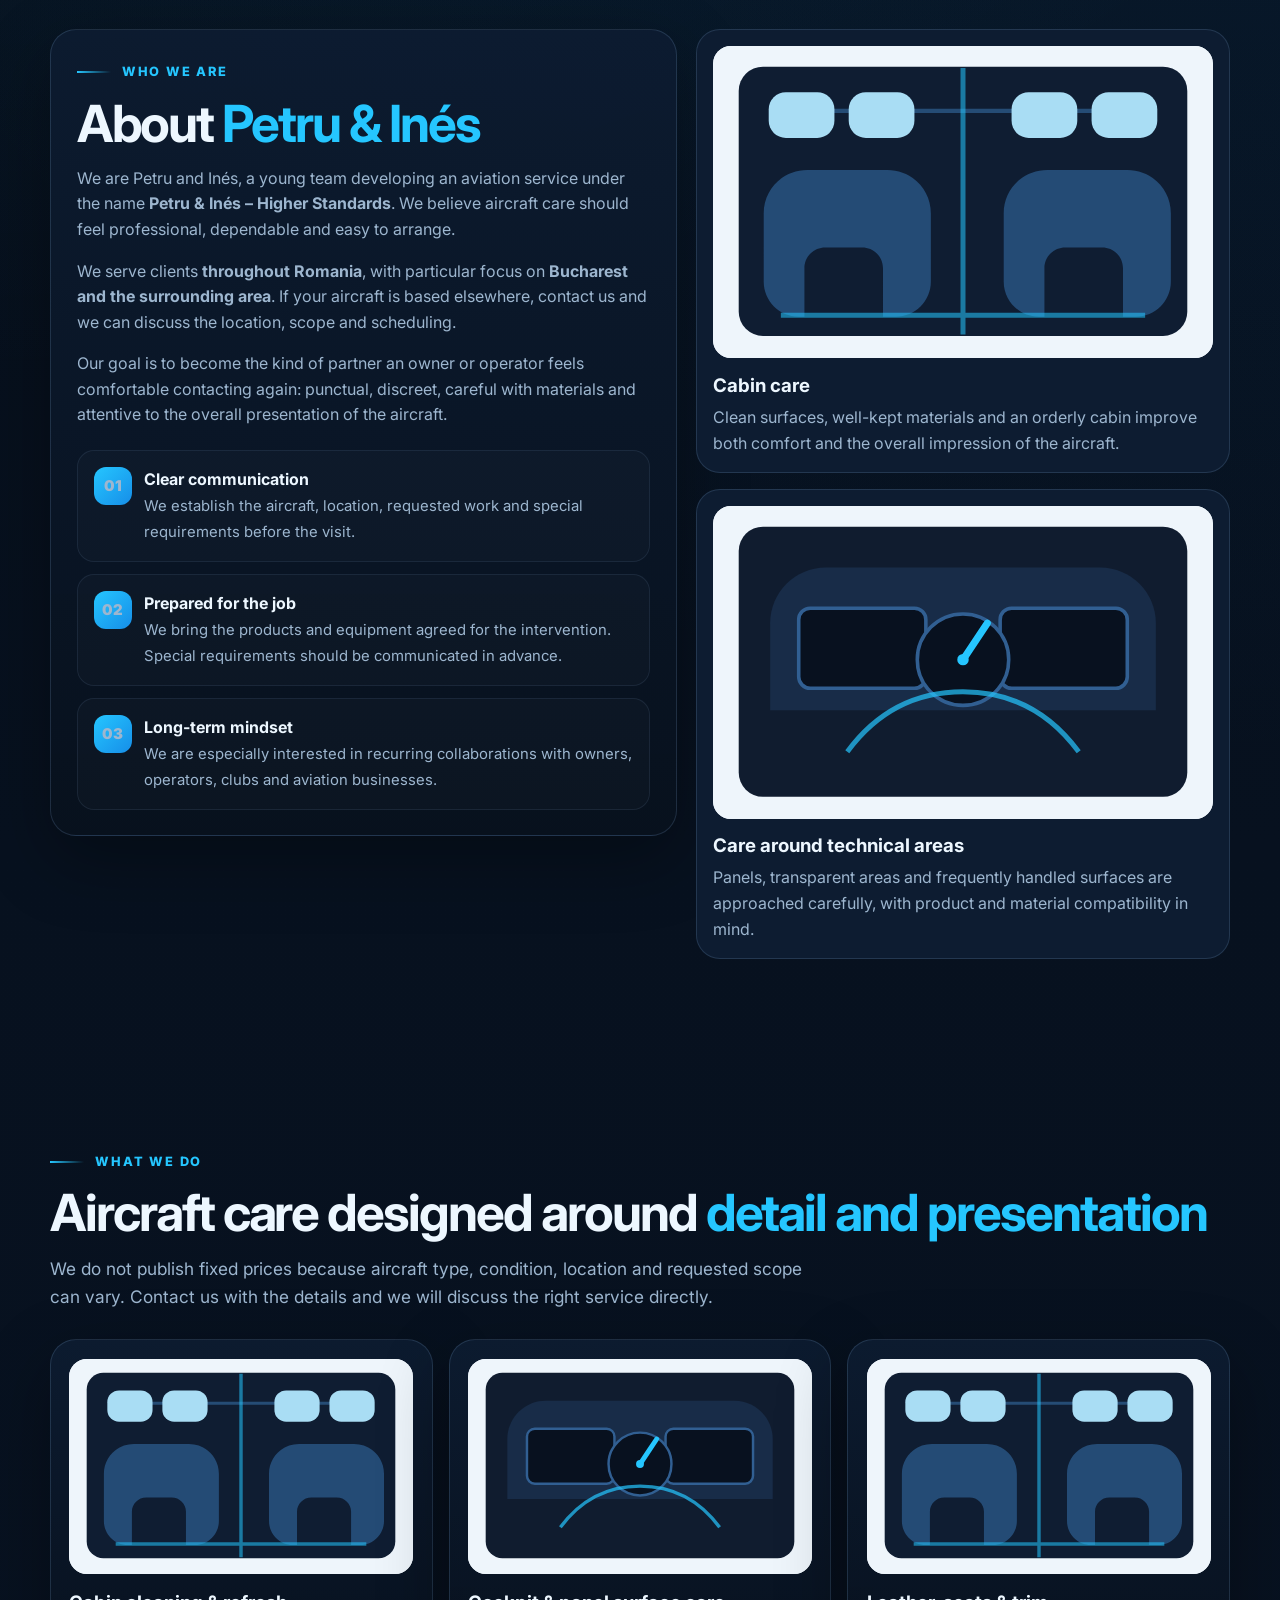
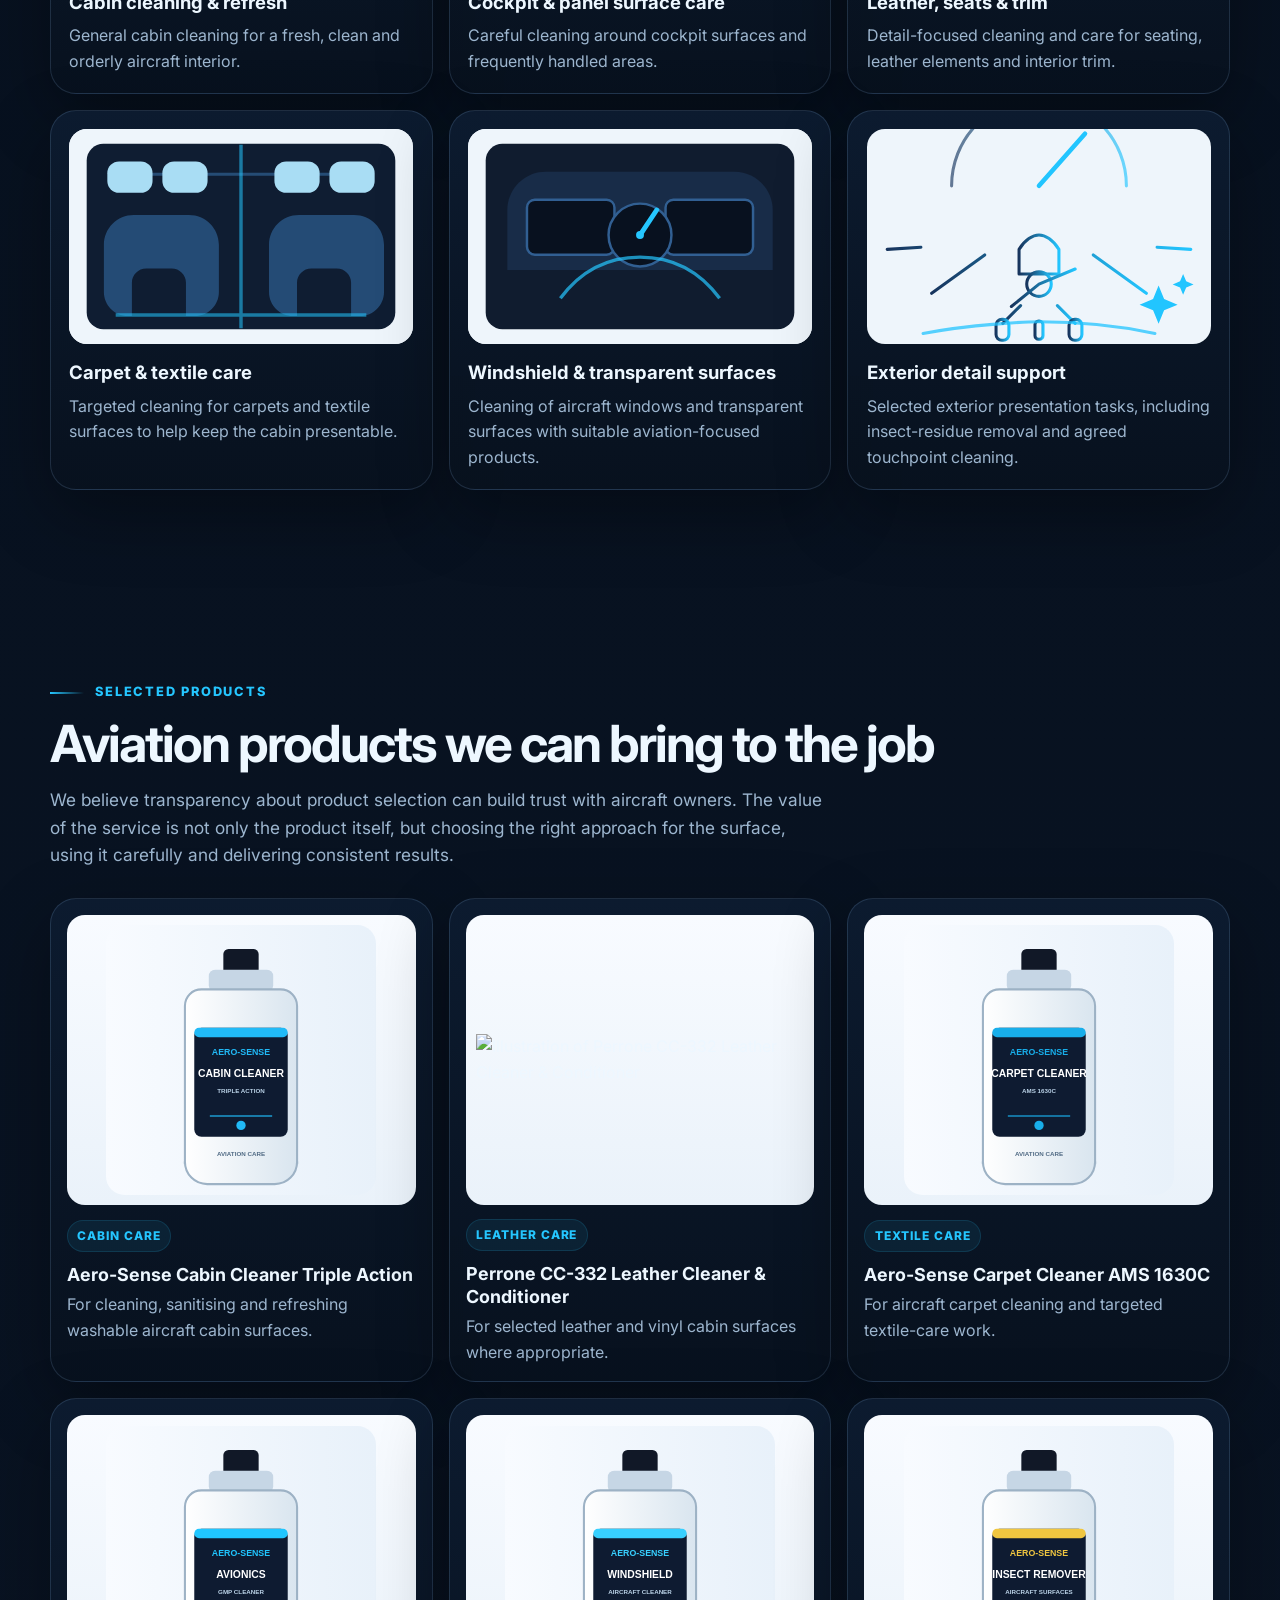
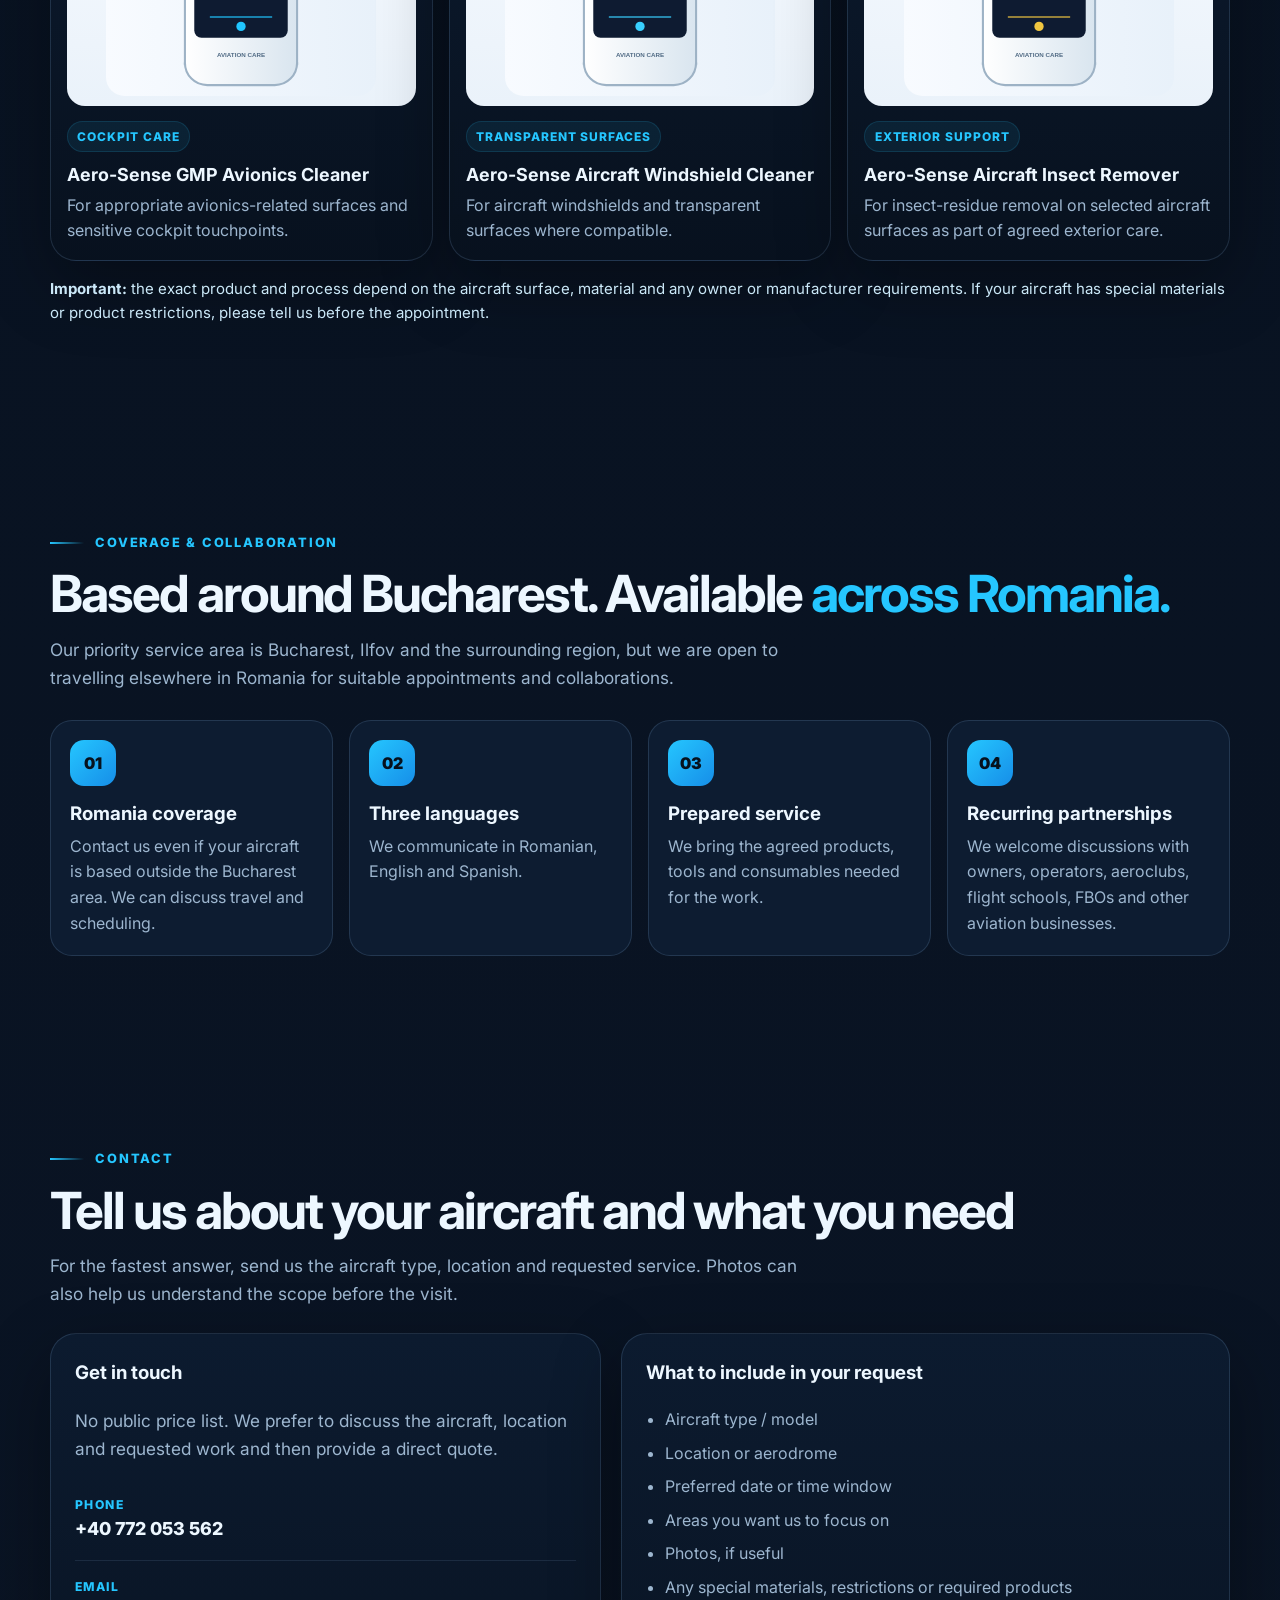
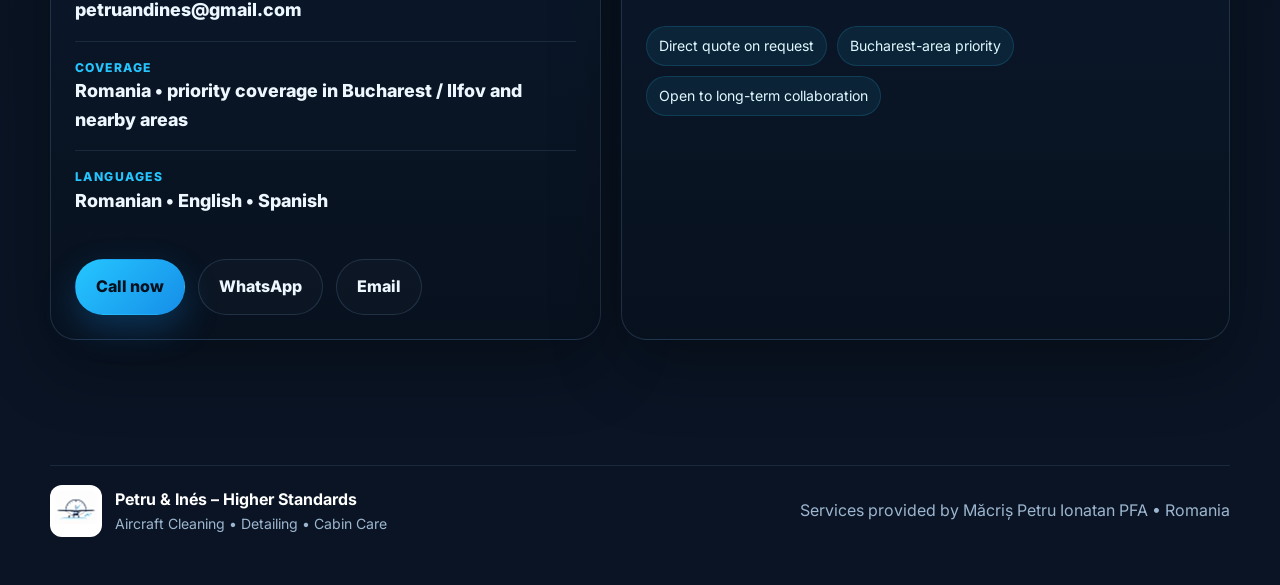
==== commit d15d253b: "Use raster JPG logos from original artwork" ====
--- a/index.html
+++ b/index.html
@@ -12,9 +12,9 @@
   <meta property="og:description" content="Aircraft Cleaning • Detailing • Cabin Care across Romania, with priority coverage in Bucharest and nearby areas.">
   <meta property="og:type" content="website">
   <meta property="og:url" content="https://petruandines.github.io/higher-standards/">
-  <meta property="og:image" content="https://petruandines.github.io/higher-standards/assets/images/logo-full.svg">
+  <meta property="og:image" content="https://petruandines.github.io/higher-standards/assets/images/logo-full.jpg">
   <link rel="canonical" href="https://petruandines.github.io/higher-standards/">
-  <link rel="icon" href="assets/images/logo-mini.svg" type="image/svg+xml">
+  <link rel="icon" href="assets/images/logo-mini.jpg" type="image/jpeg">
   <link rel="preconnect" href="https://fonts.googleapis.com">
   <link rel="preconnect" href="https://fonts.gstatic.com" crossorigin>
   <link href="https://fonts.googleapis.com/css2?family=Inter:wght@400;500;600;700;800;900&display=swap" rel="stylesheet">
@@ -26,7 +26,7 @@
     "name":"Petru & Inés – Higher Standards",
     "legalName":"Măcriș Petru Ionatan PFA",
     "url":"https://petruandines.github.io/higher-standards/",
-    "logo":"https://petruandines.github.io/higher-standards/assets/images/logo-mini.svg",
+    "logo":"https://petruandines.github.io/higher-standards/assets/images/logo-mini.jpg",
     "description":"Aircraft cleaning, detailing and cabin care across Romania, with priority coverage in Bucharest and the surrounding area.",
     "areaServed":["Romania","Bucharest","Ilfov"],
     "availableLanguage":["Romanian","English","Spanish"],
@@ -39,7 +39,7 @@
 <header class="site-header">
   <div class="container header-row">
     <a class="brand" href="#top" aria-label="Petru & Inés – Higher Standards home">
-      <img src="assets/images/logo-mini.svg" alt="Petru & Inés – Higher Standards mini logo">
+      <img src="assets/images/logo-mini.jpg" alt="Petru & Inés – Higher Standards mini logo">
       <div><strong>Petru & Inés – Higher Standards</strong><span>Aircraft Cleaning • Detailing • Cabin Care</span></div>
     </a>
     <button class="menu-toggle" type="button" aria-expanded="false" aria-label="Open navigation"><span></span></button>
@@ -61,7 +61,7 @@
   <div class="container hero-grid">
     <div class="hero-copy reveal">
       <div class="logo-stage">
-        <img src="assets/images/logo-full.svg" alt="Petru & Inés – Higher Standards full logo">
+        <img src="assets/images/logo-full.jpg" alt="Petru & Inés – Higher Standards full logo">
       </div>
       <h1>Clean aircraft.<br><span class="accent">Higher standards.</span></h1>
       <p>We provide careful, aviation-focused <strong>aircraft cleaning, detailing and cabin care</strong> for private aircraft, light aircraft and ULM operators across Romania, with priority coverage in <strong>Bucharest and the surrounding area</strong>.</p>
@@ -141,36 +141,12 @@
     <p class="lead">We do not publish fixed prices because aircraft type, condition, location and requested scope can vary. Contact us with the details and we will discuss the right service directly.</p>
 
     <div class="grid-3">
-      <article class="card">
-        <img src="assets/images/cabin.svg" alt="Aircraft cabin care illustration">
-        <h3>Cabin cleaning & refresh</h3>
-        <p>General cabin cleaning for a fresh, clean and orderly aircraft interior.</p>
-      </article>
-      <article class="card">
-        <img src="assets/images/cockpit.svg" alt="Aircraft cockpit care illustration">
-        <h3>Cockpit & panel surface care</h3>
-        <p>Careful cleaning around cockpit surfaces and frequently handled areas.</p>
-      </article>
-      <article class="card">
-        <img src="assets/images/cabin.svg" alt="Aircraft seating illustration">
-        <h3>Leather, seats & trim</h3>
-        <p>Detail-focused cleaning and care for seating, leather elements and interior trim.</p>
-      </article>
-      <article class="card">
-        <img src="assets/images/cabin.svg" alt="Aircraft carpet and textile illustration">
-        <h3>Carpet & textile care</h3>
-        <p>Targeted cleaning for carpets and textile surfaces to help keep the cabin presentable.</p>
-      </article>
-      <article class="card">
-        <img src="assets/images/cockpit.svg" alt="Aircraft transparent surface illustration">
-        <h3>Windshield & transparent surfaces</h3>
-        <p>Cleaning of aircraft windows and transparent surfaces with suitable aviation-focused products.</p>
-      </article>
-      <article class="card">
-        <img src="assets/images/aircraft-hero.svg" alt="Light aircraft exterior illustration">
-        <h3>Exterior detail support</h3>
-        <p>Selected exterior presentation tasks, including insect-residue removal and agreed touchpoint cleaning.</p>
-      </article>
+      <article class="card"><img src="assets/images/cabin.svg" alt="Aircraft cabin care illustration"><h3>Cabin cleaning & refresh</h3><p>General cabin cleaning for a fresh, clean and orderly aircraft interior.</p></article>
+      <article class="card"><img src="assets/images/cockpit.svg" alt="Aircraft cockpit care illustration"><h3>Cockpit & panel surface care</h3><p>Careful cleaning around cockpit surfaces and frequently handled areas.</p></article>
+      <article class="card"><img src="assets/images/cabin.svg" alt="Aircraft seating illustration"><h3>Leather, seats & trim</h3><p>Detail-focused cleaning and care for seating, leather elements and interior trim.</p></article>
+      <article class="card"><img src="assets/images/cabin.svg" alt="Aircraft carpet and textile illustration"><h3>Carpet & textile care</h3><p>Targeted cleaning for carpets and textile surfaces to help keep the cabin presentable.</p></article>
+      <article class="card"><img src="assets/images/cockpit.svg" alt="Aircraft transparent surface illustration"><h3>Windshield & transparent surfaces</h3><p>Cleaning of aircraft windows and transparent surfaces with suitable aviation-focused products.</p></article>
+      <article class="card"><img src="assets/images/aircraft-hero.svg" alt="Light aircraft exterior illustration"><h3>Exterior detail support</h3><p>Selected exterior presentation tasks, including insect-residue removal and agreed touchpoint cleaning.</p></article>
     </div>
   </div>
 </section>
@@ -182,42 +158,12 @@
     <p class="lead">We believe transparency about product selection can build trust with aircraft owners. The value of the service is not only the product itself, but choosing the right approach for the surface, using it carefully and delivering consistent results.</p>
 
     <div class="products">
-      <article class="product">
-        <div class="media"><img src="assets/images/products/cabin-cleaner.svg" alt="Illustration of Aero-Sense Cabin Cleaner Triple Action"></div>
-        <span class="tag">Cabin care</span>
-        <h3>Aero-Sense Cabin Cleaner Triple Action</h3>
-        <p>For cleaning, sanitising and refreshing washable aircraft cabin surfaces.</p>
-      </article>
-      <article class="product">
-        <div class="media"><img src="assets/images/products/perrone-cc332.svg" alt="Illustration of Perrone CC-332 Leather Cleaner & Conditioner"></div>
-        <span class="tag">Leather care</span>
-        <h3>Perrone CC-332 Leather Cleaner & Conditioner</h3>
-        <p>For selected leather and vinyl cabin surfaces where appropriate.</p>
-      </article>
-      <article class="product">
-        <div class="media"><img src="assets/images/products/carpet-cleaner.svg" alt="Illustration of Aero-Sense Carpet Cleaner AMS 1630C"></div>
-        <span class="tag">Textile care</span>
-        <h3>Aero-Sense Carpet Cleaner AMS 1630C</h3>
-        <p>For aircraft carpet cleaning and targeted textile-care work.</p>
-      </article>
-      <article class="product">
-        <div class="media"><img src="assets/images/products/avionics-cleaner.svg" alt="Illustration of Aero-Sense GMP Avionics Cleaner"></div>
-        <span class="tag">Cockpit care</span>
-        <h3>Aero-Sense GMP Avionics Cleaner</h3>
-        <p>For appropriate avionics-related surfaces and sensitive cockpit touchpoints.</p>
-      </article>
-      <article class="product">
-        <div class="media"><img src="assets/images/products/windshield-cleaner.svg" alt="Illustration of Aero-Sense Aircraft Windshield Cleaner"></div>
-        <span class="tag">Transparent surfaces</span>
-        <h3>Aero-Sense Aircraft Windshield Cleaner</h3>
-        <p>For aircraft windshields and transparent surfaces where compatible.</p>
-      </article>
-      <article class="product">
-        <div class="media"><img src="assets/images/products/insect-remover.svg" alt="Illustration of Aero-Sense Aircraft Insect Remover"></div>
-        <span class="tag">Exterior support</span>
-        <h3>Aero-Sense Aircraft Insect Remover</h3>
-        <p>For insect-residue removal on selected aircraft surfaces as part of agreed exterior care.</p>
-      </article>
+      <article class="product"><div class="media"><img src="assets/images/products/cabin-cleaner.svg" alt="Illustration of Aero-Sense Cabin Cleaner Triple Action"></div><span class="tag">Cabin care</span><h3>Aero-Sense Cabin Cleaner Triple Action</h3><p>For cleaning, sanitising and refreshing washable aircraft cabin surfaces.</p></article>
+      <article class="product"><div class="media"><img src="assets/images/products/perrone-cc332.svg" alt="Illustration of Perrone CC-332 Leather Cleaner & Conditioner"></div><span class="tag">Leather care</span><h3>Perrone CC-332 Leather Cleaner & Conditioner</h3><p>For selected leather and vinyl cabin surfaces where appropriate.</p></article>
+      <article class="product"><div class="media"><img src="assets/images/products/carpet-cleaner.svg" alt="Illustration of Aero-Sense Carpet Cleaner AMS 1630C"></div><span class="tag">Textile care</span><h3>Aero-Sense Carpet Cleaner AMS 1630C</h3><p>For aircraft carpet cleaning and targeted textile-care work.</p></article>
+      <article class="product"><div class="media"><img src="assets/images/products/avionics-cleaner.svg" alt="Illustration of Aero-Sense GMP Avionics Cleaner"></div><span class="tag">Cockpit care</span><h3>Aero-Sense GMP Avionics Cleaner</h3><p>For appropriate avionics-related surfaces and sensitive cockpit touchpoints.</p></article>
+      <article class="product"><div class="media"><img src="assets/images/products/windshield-cleaner.svg" alt="Illustration of Aero-Sense Aircraft Windshield Cleaner"></div><span class="tag">Transparent surfaces</span><h3>Aero-Sense Aircraft Windshield Cleaner</h3><p>For aircraft windshields and transparent surfaces where compatible.</p></article>
+      <article class="product"><div class="media"><img src="assets/images/products/insect-remover.svg" alt="Illustration of Aero-Sense Aircraft Insect Remover"></div><span class="tag">Exterior support</span><h3>Aero-Sense Aircraft Insect Remover</h3><p>For insect-residue removal on selected aircraft surfaces as part of agreed exterior care.</p></article>
     </div>
 
     <p class="note"><strong>Important:</strong> the exact product and process depend on the aircraft surface, material and any owner or manufacturer requirements. If your aircraft has special materials or product restrictions, please tell us before the appointment.</p>
@@ -229,7 +175,6 @@
     <span class="eyebrow">Coverage & collaboration</span>
     <h2 class="section-title">Based around Bucharest. Available <span class="accent">across Romania.</span></h2>
     <p class="lead">Our priority service area is Bucharest, Ilfov and the surrounding region, but we are open to travelling elsewhere in Romania for suitable appointments and collaborations.</p>
-
     <div class="reasons">
       <article class="reason"><span class="icon">01</span><h3>Romania coverage</h3><p>Contact us even if your aircraft is based outside the Bucharest area. We can discuss travel and scheduling.</p></article>
       <article class="reason"><span class="icon">02</span><h3>Three languages</h3><p>We communicate in Romanian, English and Spanish.</p></article>
@@ -244,7 +189,6 @@
     <span class="eyebrow">Contact</span>
     <h2 class="section-title">Tell us about your aircraft and what you need</h2>
     <p class="lead">For the fastest answer, send us the aircraft type, location and requested service. Photos can also help us understand the scope before the visit.</p>
-
     <div class="contact-grid">
       <article class="contact-card">
         <h3>Get in touch</h3>
@@ -253,28 +197,12 @@
         <div class="contact-item"><span class="label">Email</span><a class="value" href="mailto:petruandines@gmail.com">petruandines@gmail.com</a></div>
         <div class="contact-item"><span class="label">Coverage</span><span class="value">Romania • priority coverage in Bucharest / Ilfov and nearby areas</span></div>
         <div class="contact-item"><span class="label">Languages</span><span class="value">Romanian • English • Spanish</span></div>
-        <div class="actions">
-          <a class="btn btn-primary" href="tel:+40772053562">Call now</a>
-          <a class="btn btn-secondary" href="https://wa.me/40772053562" target="_blank" rel="noopener">WhatsApp</a>
-          <a class="btn btn-secondary" href="mailto:petruandines@gmail.com">Email</a>
-        </div>
+        <div class="actions"><a class="btn btn-primary" href="tel:+40772053562">Call now</a><a class="btn btn-secondary" href="https://wa.me/40772053562" target="_blank" rel="noopener">WhatsApp</a><a class="btn btn-secondary" href="mailto:petruandines@gmail.com">Email</a></div>
       </article>
-
       <aside class="quote-box">
         <h3>What to include in your request</h3>
-        <ul>
-          <li>Aircraft type / model</li>
-          <li>Location or aerodrome</li>
-          <li>Preferred date or time window</li>
-          <li>Areas you want us to focus on</li>
-          <li>Photos, if useful</li>
-          <li>Any special materials, restrictions or required products</li>
-        </ul>
-        <div class="badges">
-          <span class="badge">Direct quote on request</span>
-          <span class="badge">Bucharest-area priority</span>
-          <span class="badge">Open to long-term collaboration</span>
-        </div>
+        <ul><li>Aircraft type / model</li><li>Location or aerodrome</li><li>Preferred date or time window</li><li>Areas you want us to focus on</li><li>Photos, if useful</li><li>Any special materials, restrictions or required products</li></ul>
+        <div class="badges"><span class="badge">Direct quote on request</span><span class="badge">Bucharest-area priority</span><span class="badge">Open to long-term collaboration</span></div>
       </aside>
     </div>
   </div>
@@ -283,14 +211,10 @@
 
 <footer class="footer">
   <div class="container footer-row">
-    <div class="footer-brand">
-      <img src="assets/images/logo-mini.svg" alt="Petru & Inés – Higher Standards mini logo">
-      <div><strong>Petru & Inés – Higher Standards</strong><span>Aircraft Cleaning • Detailing • Cabin Care</span></div>
-    </div>
+    <div class="footer-brand"><img src="assets/images/logo-mini.jpg" alt="Petru & Inés – Higher Standards mini logo"><div><strong>Petru & Inés – Higher Standards</strong><span>Aircraft Cleaning • Detailing • Cabin Care</span></div></div>
     <div>Services provided by Măcriș Petru Ionatan PFA • Romania</div>
   </div>
 </footer>
-
 <script src="assets/js/script.js"></script>
 </body>
 </html>
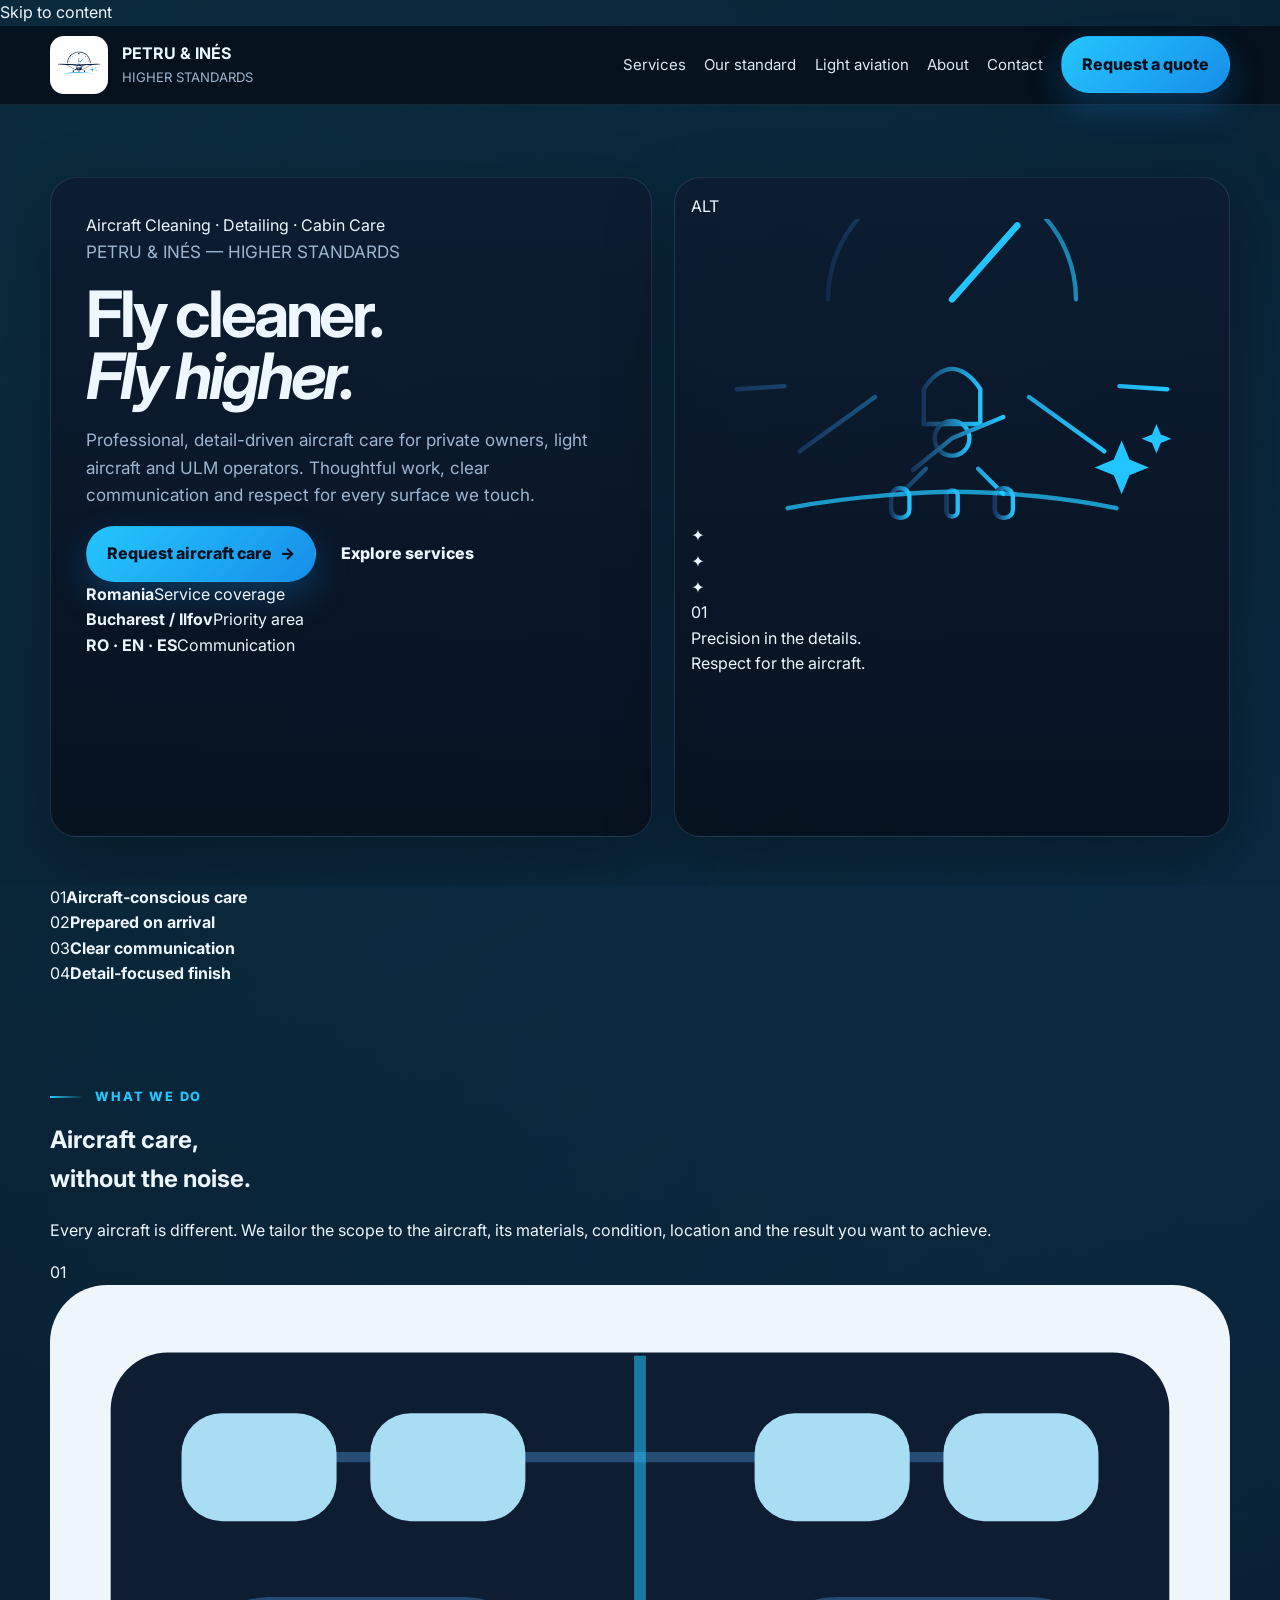
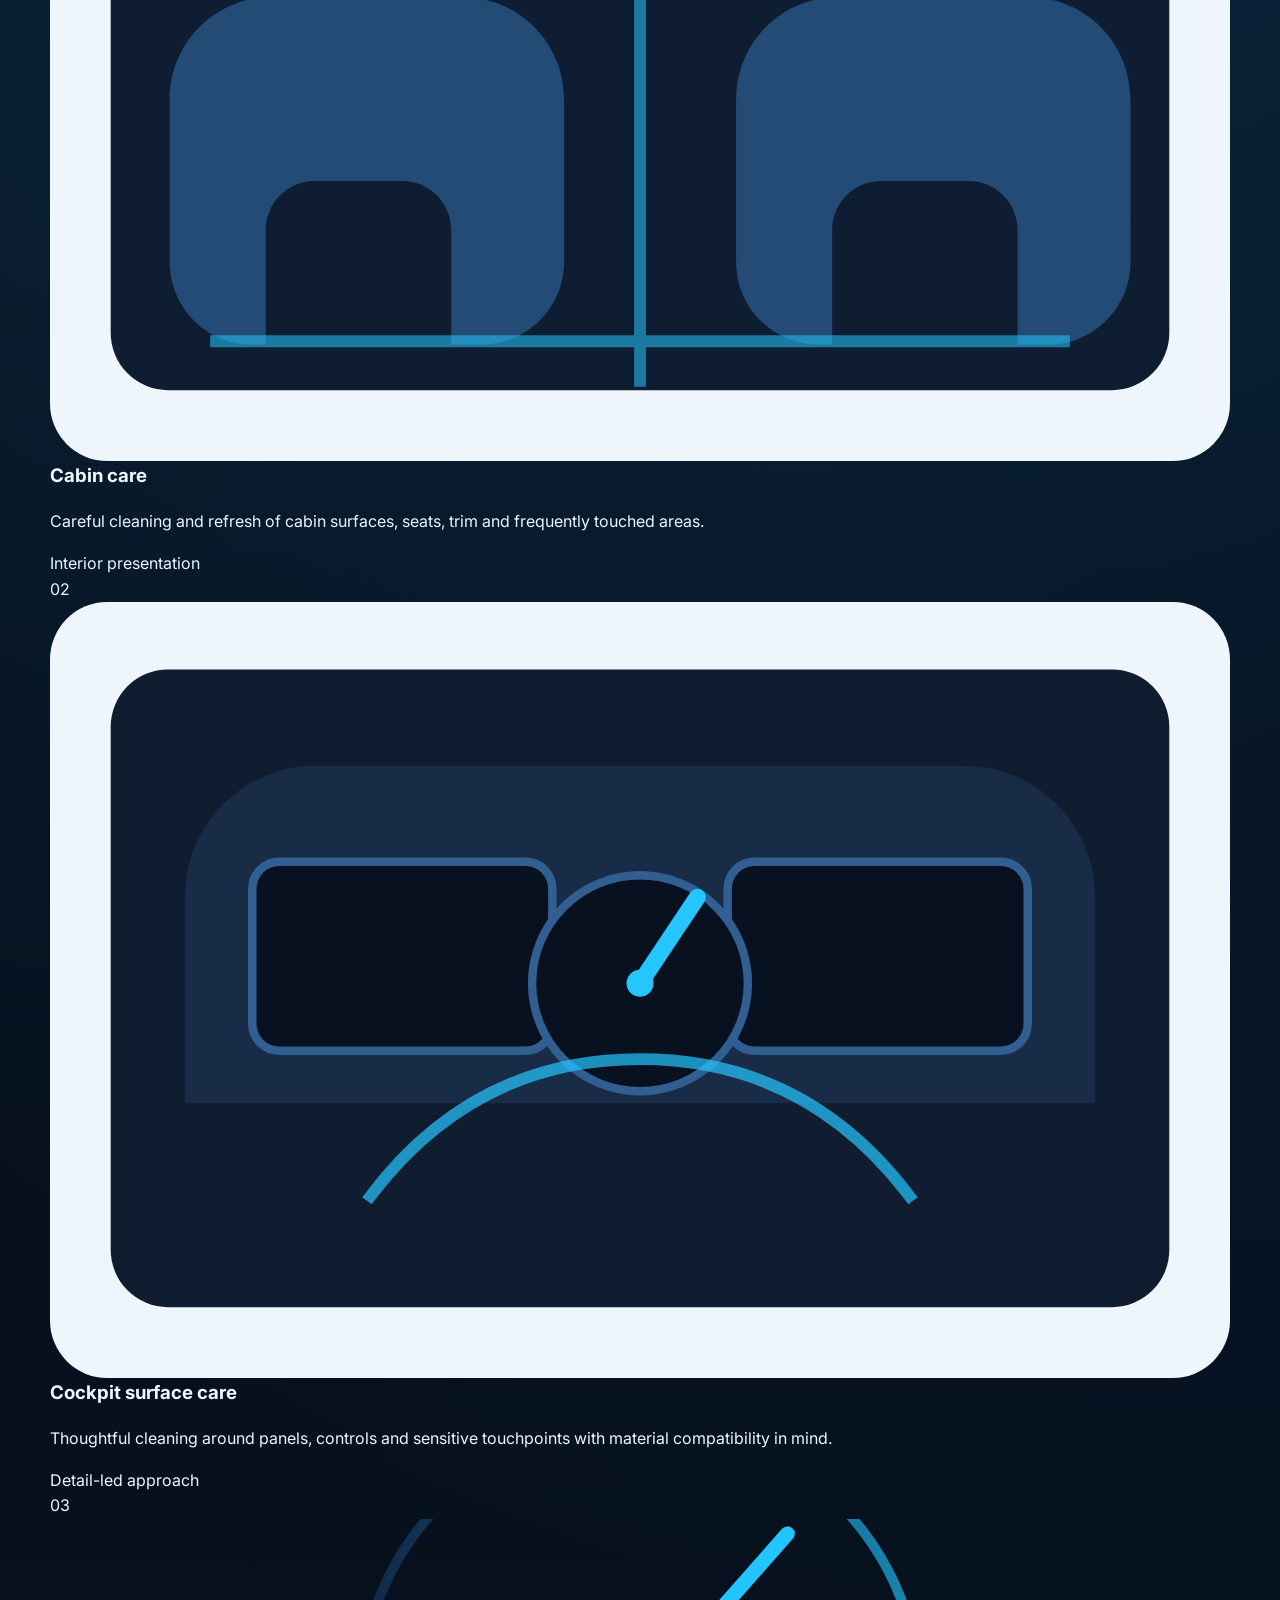
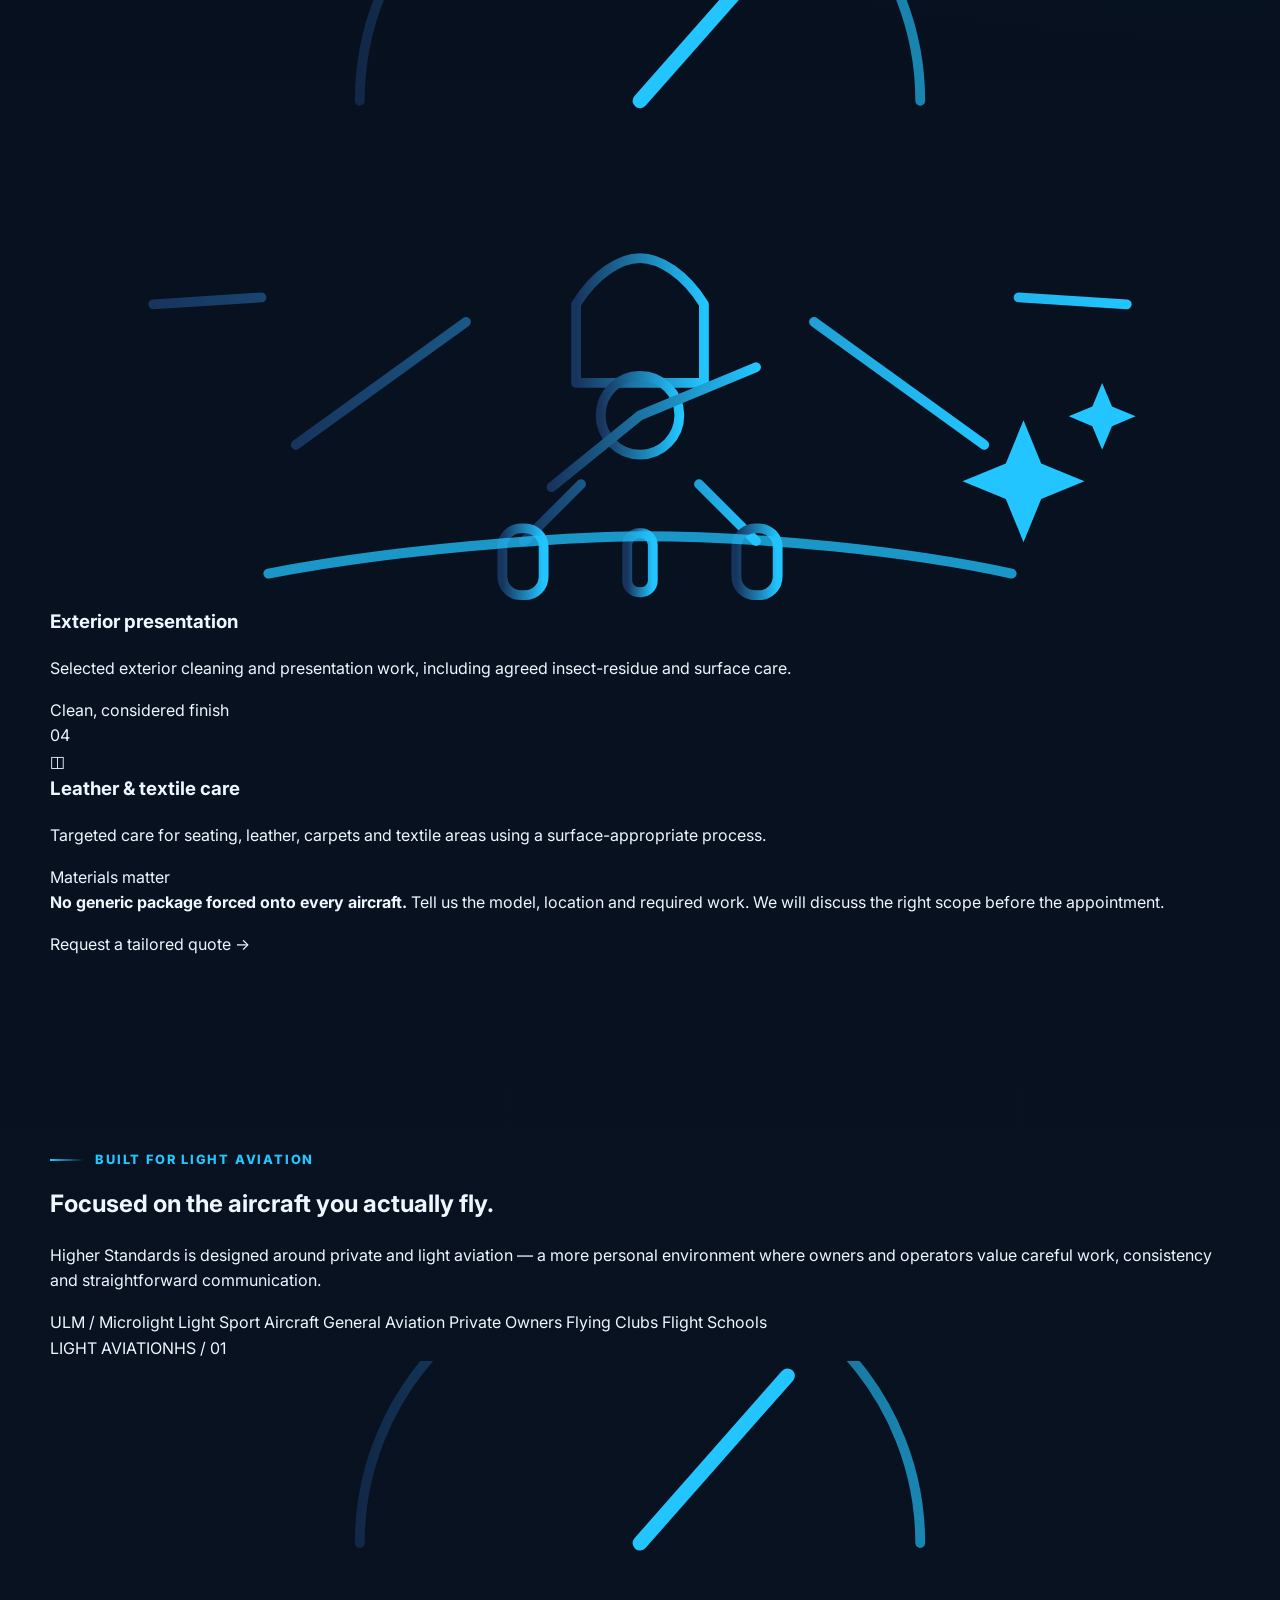
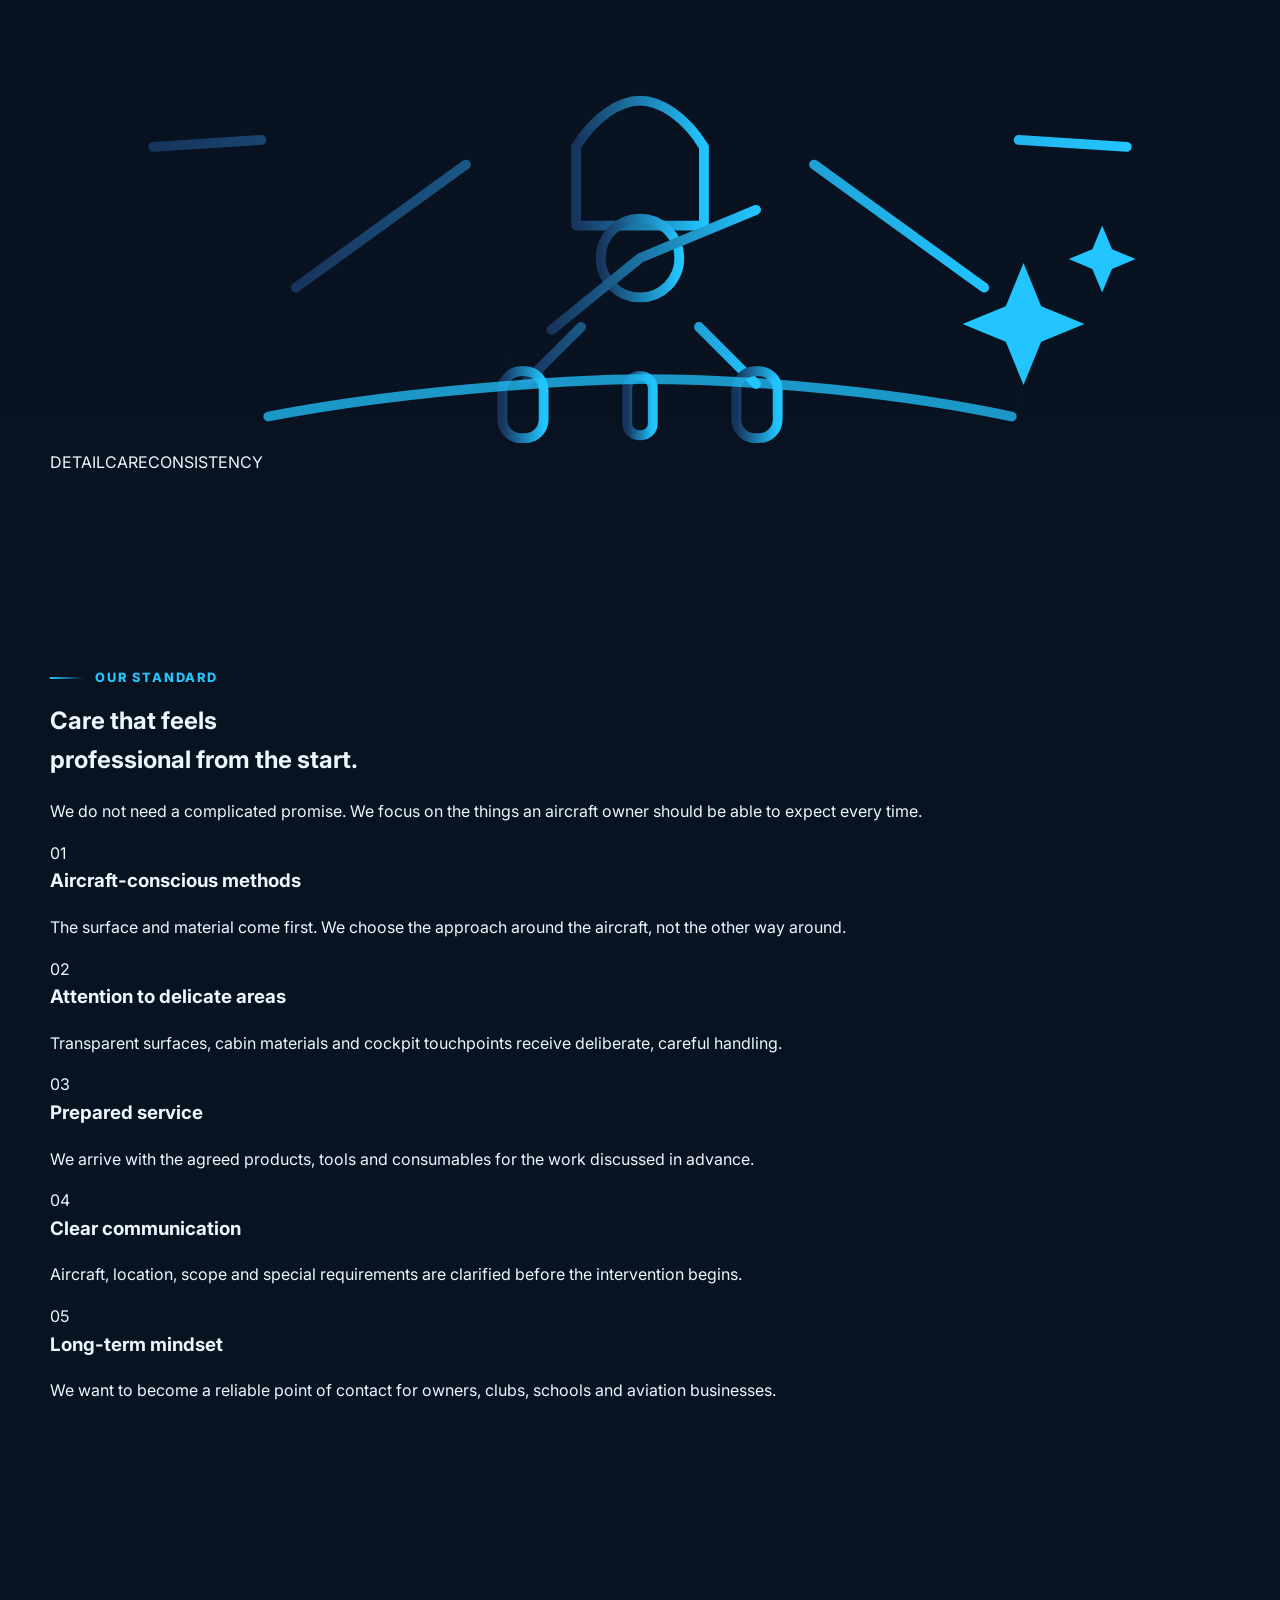
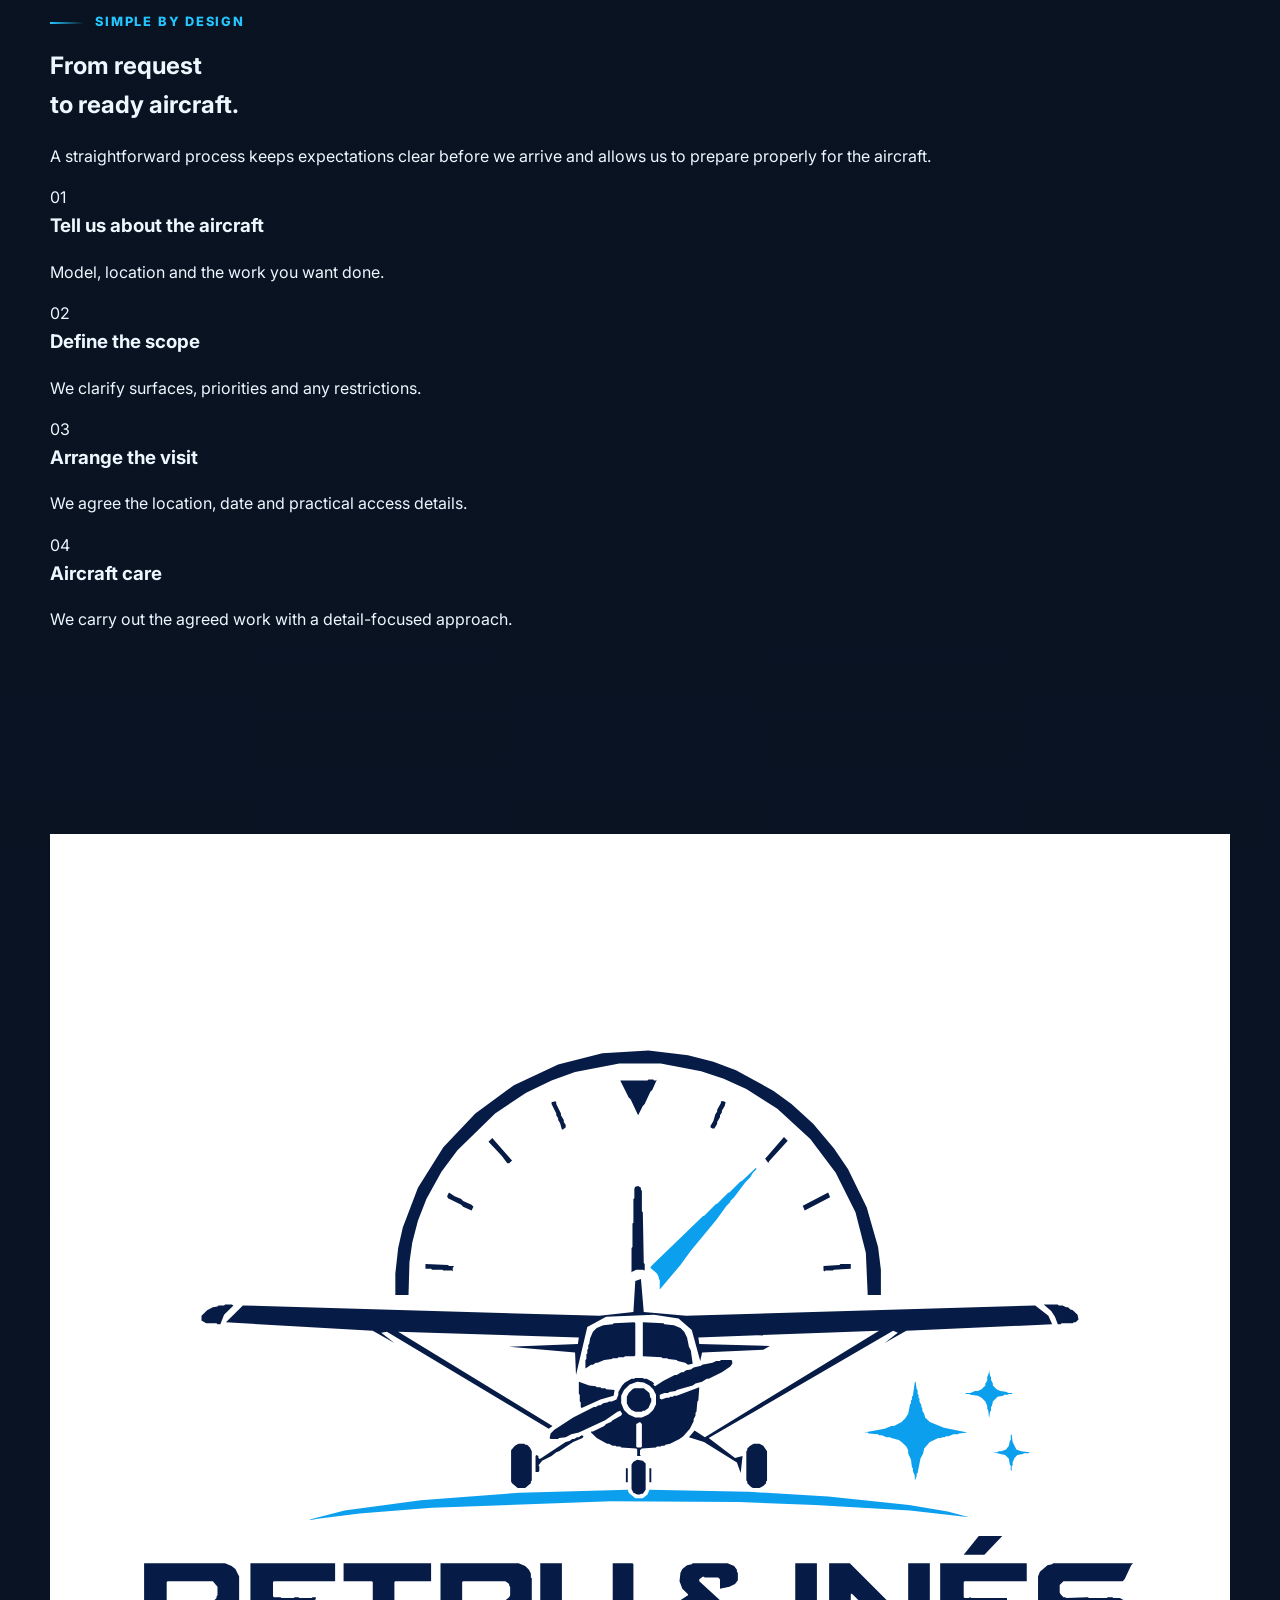
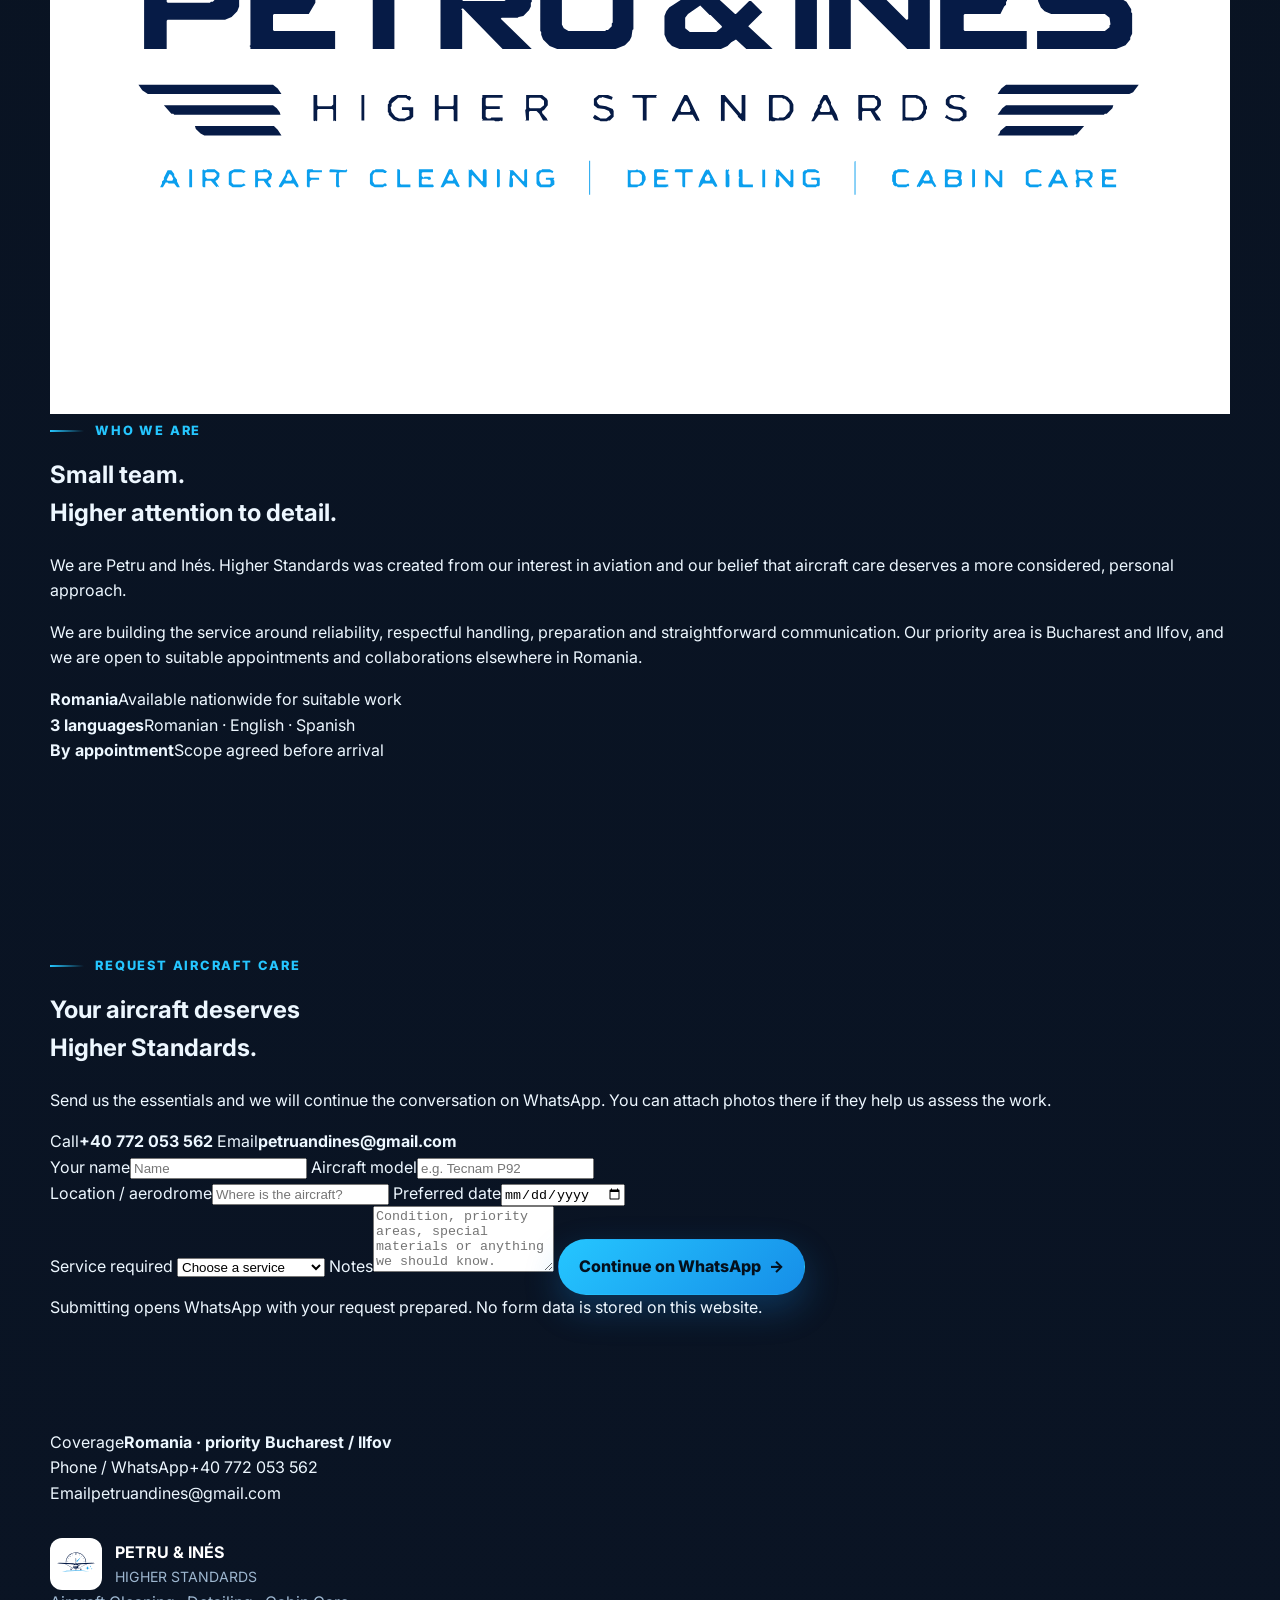
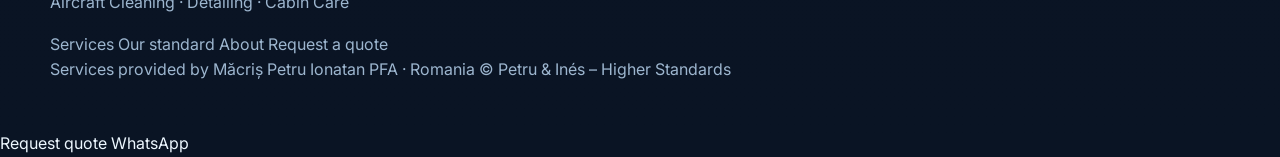
==== commit 68df6cc5: "Redesign Higher Standards homepage with premium aviation layout" ====
--- a/index.html
+++ b/index.html
@@ -4,20 +4,20 @@
   <meta charset="utf-8">
   <meta name="viewport" content="width=device-width,initial-scale=1">
   <title>Petru & Inés – Higher Standards | Aircraft Cleaning & Detailing Romania</title>
-  <meta name="description" content="Aircraft cleaning, detailing and cabin care across Romania, with priority coverage in Bucharest and the surrounding area. Private aircraft, light aircraft and ULM care by Petru & Inés – Higher Standards.">
+  <meta name="description" content="Professional aircraft cleaning, detailing and cabin care for private aircraft, light aircraft and ULM operators across Romania. Petru & Inés – Higher Standards.">
   <meta name="keywords" content="aircraft cleaning Romania, aircraft detailing Bucharest, private aircraft cleaning, light aircraft detailing, ULM cleaning, aircraft cabin care">
-  <meta name="theme-color" content="#07111f">
+  <meta name="theme-color" content="#061f46">
   <meta name="robots" content="index,follow">
   <meta property="og:title" content="Petru & Inés – Higher Standards">
-  <meta property="og:description" content="Aircraft Cleaning • Detailing • Cabin Care across Romania, with priority coverage in Bucharest and nearby areas.">
+  <meta property="og:description" content="Professional aircraft cleaning, detailing and cabin care. Fly Cleaner. Fly Higher.">
   <meta property="og:type" content="website">
-  <meta property="og:url" content="https://petruandines.github.io/higher-standards/">
-  <meta property="og:image" content="https://petruandines.github.io/higher-standards/assets/images/logo-full.jpg">
-  <link rel="canonical" href="https://petruandines.github.io/higher-standards/">
+  <meta property="og:url" content="https://higherstandards.petruandines.com/">
+  <meta property="og:image" content="https://higherstandards.petruandines.com/assets/images/logo-full.jpg">
+  <link rel="canonical" href="https://higherstandards.petruandines.com/">
   <link rel="icon" href="assets/images/logo-mini.jpg" type="image/jpeg">
   <link rel="preconnect" href="https://fonts.googleapis.com">
   <link rel="preconnect" href="https://fonts.gstatic.com" crossorigin>
-  <link href="https://fonts.googleapis.com/css2?family=Inter:wght@400;500;600;700;800;900&display=swap" rel="stylesheet">
+  <link href="https://fonts.googleapis.com/css2?family=Inter:wght@400;500;600;700;800&family=Manrope:wght@500;600;700;800&display=swap" rel="stylesheet">
   <link rel="stylesheet" href="assets/css/style.css">
   <script type="application/ld+json">
   {
@@ -25,9 +25,9 @@
     "@type":"ProfessionalService",
     "name":"Petru & Inés – Higher Standards",
     "legalName":"Măcriș Petru Ionatan PFA",
-    "url":"https://petruandines.github.io/higher-standards/",
-    "logo":"https://petruandines.github.io/higher-standards/assets/images/logo-mini.jpg",
-    "description":"Aircraft cleaning, detailing and cabin care across Romania, with priority coverage in Bucharest and the surrounding area.",
+    "url":"https://higherstandards.petruandines.com/",
+    "logo":"https://higherstandards.petruandines.com/assets/images/logo-full.jpg",
+    "description":"Professional aircraft cleaning, detailing and cabin care for private aircraft, light aircraft and ULM operators across Romania.",
     "areaServed":["Romania","Bucharest","Ilfov"],
     "availableLanguage":["Romanian","English","Spanish"],
     "telephone":"+40772053562",
@@ -36,185 +36,288 @@
   </script>
 </head>
 <body>
+<a class="skip-link" href="#main">Skip to content</a>
 <header class="site-header">
   <div class="container header-row">
     <a class="brand" href="#top" aria-label="Petru & Inés – Higher Standards home">
-      <img src="assets/images/logo-mini.jpg" alt="Petru & Inés – Higher Standards mini logo">
-      <div><strong>Petru & Inés – Higher Standards</strong><span>Aircraft Cleaning • Detailing • Cabin Care</span></div>
+      <img src="assets/images/logo-mini.svg" alt="" aria-hidden="true">
+      <div class="brand-copy">
+        <strong>PETRU &amp; INÉS</strong>
+        <span>HIGHER STANDARDS</span>
+      </div>
     </a>
-    <button class="menu-toggle" type="button" aria-expanded="false" aria-label="Open navigation"><span></span></button>
-    <div class="nav-wrap">
+
+    <button class="menu-toggle" type="button" aria-expanded="false" aria-controls="site-nav" aria-label="Open navigation">
+      <span></span>
+    </button>
+
+    <div class="nav-wrap" id="site-nav">
       <nav class="nav" aria-label="Primary navigation">
+        <a href="#services">Services</a>
+        <a href="#standard">Our standard</a>
+        <a href="#aviation">Light aviation</a>
         <a href="#about">About</a>
-        <a href="#services">Services</a>
-        <a href="#products">Products</a>
-        <a href="#coverage">Coverage</a>
         <a href="#contact">Contact</a>
       </nav>
-      <a class="btn btn-primary" href="#contact">Request a quote</a>
+      <a class="btn btn-primary header-cta" href="#quote">Request a quote</a>
     </div>
   </div>
 </header>
 
-<main id="top">
-<section class="hero">
-  <div class="container hero-grid">
-    <div class="hero-copy reveal">
-      <div class="logo-stage">
-        <img src="assets/images/logo-full.jpg" alt="Petru & Inés – Higher Standards full logo">
-      </div>
-      <h1>Clean aircraft.<br><span class="accent">Higher standards.</span></h1>
-      <p>We provide careful, aviation-focused <strong>aircraft cleaning, detailing and cabin care</strong> for private aircraft, light aircraft and ULM operators across Romania, with priority coverage in <strong>Bucharest and the surrounding area</strong>.</p>
-      <p>Our approach is built around attention to detail, respectful handling of materials, clear communication and a finish that makes the aircraft feel properly cared for.</p>
-      <div class="actions">
-        <a class="btn btn-primary" href="tel:+40772053562">Call +40 772 053 562</a>
-        <a class="btn btn-secondary" href="https://wa.me/40772053562" target="_blank" rel="noopener">WhatsApp</a>
-        <a class="btn btn-secondary" href="mailto:petruandines@gmail.com">Email us</a>
-      </div>
-      <div class="badges">
-        <span class="badge">Romania-wide service</span>
-        <span class="badge">Priority coverage: Bucharest area</span>
-        <span class="badge">Romanian • English • Spanish</span>
-        <span class="badge">By appointment</span>
-      </div>
-    </div>
-
-    <div class="hero-visual reveal">
-      <div class="hero-scene">
-        <img src="assets/images/aircraft-hero.svg" alt="Front-facing light aircraft with wing support struts">
-        <article class="float one">
-          <h3>Owner-friendly service</h3>
-          <p>For owners and operators who value careful work, consistency and straightforward communication.</p>
+<main id="main">
+  <section class="hero" id="top">
+    <div class="hero-grid-pattern" aria-hidden="true"></div>
+    <div class="container hero-grid">
+      <div class="hero-copy reveal">
+        <div class="kicker"><span></span> Aircraft Cleaning · Detailing · Cabin Care</div>
+        <p class="hero-brand">PETRU &amp; INÉS — HIGHER STANDARDS</p>
+        <h1>Fly cleaner.<br><em>Fly higher.</em></h1>
+        <p class="hero-lead">Professional, detail-driven aircraft care for private owners, light aircraft and ULM operators. Thoughtful work, clear communication and respect for every surface we touch.</p>
+        <div class="hero-actions">
+          <a class="btn btn-primary btn-large" href="#quote">Request aircraft care <span aria-hidden="true">→</span></a>
+          <a class="btn btn-ghost btn-large" href="#services">Explore services</a>
+        </div>
+        <div class="hero-meta" aria-label="Service highlights">
+          <div><strong>Romania</strong><span>Service coverage</span></div>
+          <div><strong>Bucharest / Ilfov</strong><span>Priority area</span></div>
+          <div><strong>RO · EN · ES</strong><span>Communication</span></div>
+        </div>
+      </div>
+
+      <div class="hero-visual reveal" aria-label="Light aircraft illustration">
+        <div class="instrument-ring ring-one"></div>
+        <div class="instrument-ring ring-two"></div>
+        <div class="alt-label">ALT</div>
+        <img class="hero-aircraft" src="assets/images/aircraft-hero.svg" alt="Front view illustration of a light aircraft">
+        <div class="hero-line"></div>
+        <div class="hero-spark spark-one">✦</div>
+        <div class="hero-spark spark-two">✦</div>
+        <div class="hero-spark spark-three">✦</div>
+        <div class="visual-caption">
+          <span>01</span>
+          <p>Precision in the details.<br>Respect for the aircraft.</p>
+        </div>
+      </div>
+    </div>
+  </section>
+
+  <section class="trust-strip" aria-label="Higher Standards principles">
+    <div class="container trust-grid">
+      <div><span>01</span><strong>Aircraft-conscious care</strong></div>
+      <div><span>02</span><strong>Prepared on arrival</strong></div>
+      <div><span>03</span><strong>Clear communication</strong></div>
+      <div><span>04</span><strong>Detail-focused finish</strong></div>
+    </div>
+  </section>
+
+  <section class="section services-section" id="services">
+    <div class="container">
+      <div class="section-head reveal">
+        <div>
+          <span class="eyebrow">What we do</span>
+          <h2>Aircraft care,<br><span>without the noise.</span></h2>
+        </div>
+        <p>Every aircraft is different. We tailor the scope to the aircraft, its materials, condition, location and the result you want to achieve.</p>
+      </div>
+
+      <div class="service-grid">
+        <article class="service-card reveal">
+          <div class="service-number">01</div>
+          <div class="service-icon"><img src="assets/images/cabin.svg" alt=""></div>
+          <h3>Cabin care</h3>
+          <p>Careful cleaning and refresh of cabin surfaces, seats, trim and frequently touched areas.</p>
+          <span class="service-link">Interior presentation</span>
         </article>
-        <article class="float two">
-          <h3>Materials handled with care</h3>
-          <p>Cabin surfaces, leather, textiles, panels and transparent areas are approached with the material in mind.</p>
+
+        <article class="service-card reveal">
+          <div class="service-number">02</div>
+          <div class="service-icon"><img src="assets/images/cockpit.svg" alt=""></div>
+          <h3>Cockpit surface care</h3>
+          <p>Thoughtful cleaning around panels, controls and sensitive touchpoints with material compatibility in mind.</p>
+          <span class="service-link">Detail-led approach</span>
         </article>
-      </div>
-    </div>
+
+        <article class="service-card reveal">
+          <div class="service-number">03</div>
+          <div class="service-icon"><img src="assets/images/aircraft-hero.svg" alt=""></div>
+          <h3>Exterior presentation</h3>
+          <p>Selected exterior cleaning and presentation work, including agreed insect-residue and surface care.</p>
+          <span class="service-link">Clean, considered finish</span>
+        </article>
+
+        <article class="service-card reveal">
+          <div class="service-number">04</div>
+          <div class="service-icon material-icon" aria-hidden="true">◫</div>
+          <h3>Leather & textile care</h3>
+          <p>Targeted care for seating, leather, carpets and textile areas using a surface-appropriate process.</p>
+          <span class="service-link">Materials matter</span>
+        </article>
+      </div>
+
+      <div class="services-note reveal">
+        <p><strong>No generic package forced onto every aircraft.</strong> Tell us the model, location and required work. We will discuss the right scope before the appointment.</p>
+        <a href="#quote">Request a tailored quote <span aria-hidden="true">→</span></a>
+      </div>
+    </div>
+  </section>
+
+  <section class="section aviation-section" id="aviation">
+    <div class="container aviation-layout">
+      <div class="aviation-copy reveal">
+        <span class="eyebrow">Built for light aviation</span>
+        <h2>Focused on the aircraft you actually fly.</h2>
+        <p>Higher Standards is designed around private and light aviation — a more personal environment where owners and operators value careful work, consistency and straightforward communication.</p>
+        <div class="aviation-types">
+          <span>ULM / Microlight</span>
+          <span>Light Sport Aircraft</span>
+          <span>General Aviation</span>
+          <span>Private Owners</span>
+          <span>Flying Clubs</span>
+          <span>Flight Schools</span>
+        </div>
+      </div>
+
+      <div class="aviation-visual reveal">
+        <div class="visual-topline"><span>LIGHT AVIATION</span><span>HS / 01</span></div>
+        <img src="assets/images/aircraft-hero.svg" alt="Light aircraft illustration">
+        <div class="runway-line"></div>
+        <div class="visual-bottomline"><span>DETAIL</span><span>CARE</span><span>CONSISTENCY</span></div>
+      </div>
+    </div>
+  </section>
+
+  <section class="section standard-section" id="standard">
+    <div class="standard-lines" aria-hidden="true"></div>
+    <div class="container">
+      <div class="section-head inverse reveal">
+        <div>
+          <span class="eyebrow">Our standard</span>
+          <h2>Care that feels<br><span>professional from the start.</span></h2>
+        </div>
+        <p>We do not need a complicated promise. We focus on the things an aircraft owner should be able to expect every time.</p>
+      </div>
+
+      <div class="standard-grid">
+        <article class="standard-card reveal"><span>01</span><h3>Aircraft-conscious methods</h3><p>The surface and material come first. We choose the approach around the aircraft, not the other way around.</p></article>
+        <article class="standard-card reveal"><span>02</span><h3>Attention to delicate areas</h3><p>Transparent surfaces, cabin materials and cockpit touchpoints receive deliberate, careful handling.</p></article>
+        <article class="standard-card reveal"><span>03</span><h3>Prepared service</h3><p>We arrive with the agreed products, tools and consumables for the work discussed in advance.</p></article>
+        <article class="standard-card reveal"><span>04</span><h3>Clear communication</h3><p>Aircraft, location, scope and special requirements are clarified before the intervention begins.</p></article>
+        <article class="standard-card reveal"><span>05</span><h3>Long-term mindset</h3><p>We want to become a reliable point of contact for owners, clubs, schools and aviation businesses.</p></article>
+      </div>
+    </div>
+  </section>
+
+  <section class="section process-section">
+    <div class="container">
+      <div class="section-head reveal">
+        <div>
+          <span class="eyebrow">Simple by design</span>
+          <h2>From request<br><span>to ready aircraft.</span></h2>
+        </div>
+        <p>A straightforward process keeps expectations clear before we arrive and allows us to prepare properly for the aircraft.</p>
+      </div>
+
+      <div class="process-grid">
+        <article class="process-step reveal"><span>01</span><h3>Tell us about the aircraft</h3><p>Model, location and the work you want done.</p></article>
+        <article class="process-step reveal"><span>02</span><h3>Define the scope</h3><p>We clarify surfaces, priorities and any restrictions.</p></article>
+        <article class="process-step reveal"><span>03</span><h3>Arrange the visit</h3><p>We agree the location, date and practical access details.</p></article>
+        <article class="process-step reveal"><span>04</span><h3>Aircraft care</h3><p>We carry out the agreed work with a detail-focused approach.</p></article>
+      </div>
+    </div>
+  </section>
+
+  <section class="section about-section" id="about">
+    <div class="container about-grid">
+      <div class="about-mark reveal">
+        <img src="assets/images/logo-full.svg" alt="Petru & Inés – Higher Standards">
+      </div>
+      <div class="about-copy reveal">
+        <span class="eyebrow">Who we are</span>
+        <h2>Small team.<br><span>Higher attention to detail.</span></h2>
+        <p class="about-lead">We are Petru and Inés. Higher Standards was created from our interest in aviation and our belief that aircraft care deserves a more considered, personal approach.</p>
+        <p>We are building the service around reliability, respectful handling, preparation and straightforward communication. Our priority area is Bucharest and Ilfov, and we are open to suitable appointments and collaborations elsewhere in Romania.</p>
+        <div class="about-facts">
+          <div><strong>Romania</strong><span>Available nationwide for suitable work</span></div>
+          <div><strong>3 languages</strong><span>Romanian · English · Spanish</span></div>
+          <div><strong>By appointment</strong><span>Scope agreed before arrival</span></div>
+        </div>
+      </div>
+    </div>
+  </section>
+
+  <section class="section quote-section" id="quote">
+    <div class="container quote-shell reveal">
+      <div class="quote-copy">
+        <span class="eyebrow">Request aircraft care</span>
+        <h2>Your aircraft deserves<br><span>Higher Standards.</span></h2>
+        <p>Send us the essentials and we will continue the conversation on WhatsApp. You can attach photos there if they help us assess the work.</p>
+        <div class="quote-contact">
+          <a href="tel:+40772053562"><span>Call</span><strong>+40 772 053 562</strong></a>
+          <a href="mailto:petruandines@gmail.com"><span>Email</span><strong>petruandines@gmail.com</strong></a>
+        </div>
+      </div>
+
+      <form class="quote-form" id="quote-form">
+        <div class="field-row">
+          <label><span>Your name</span><input id="q-name" name="name" type="text" autocomplete="name" placeholder="Name" required></label>
+          <label><span>Aircraft model</span><input id="q-aircraft" name="aircraft" type="text" placeholder="e.g. Tecnam P92" required></label>
+        </div>
+        <div class="field-row">
+          <label><span>Location / aerodrome</span><input id="q-location" name="location" type="text" placeholder="Where is the aircraft?" required></label>
+          <label><span>Preferred date</span><input id="q-date" name="date" type="date"></label>
+        </div>
+        <label><span>Service required</span>
+          <select id="q-service" name="service" required>
+            <option value="">Choose a service</option>
+            <option>Cabin care</option>
+            <option>Cockpit surface care</option>
+            <option>Exterior presentation</option>
+            <option>Leather & textile care</option>
+            <option>Multiple / full scope</option>
+            <option>Other</option>
+          </select>
+        </label>
+        <label><span>Notes</span><textarea id="q-notes" name="notes" rows="4" placeholder="Condition, priority areas, special materials or anything we should know."></textarea></label>
+        <button class="btn btn-primary btn-large form-submit" type="submit">Continue on WhatsApp <span aria-hidden="true">→</span></button>
+        <p class="form-note">Submitting opens WhatsApp with your request prepared. No form data is stored on this website.</p>
+      </form>
+    </div>
+  </section>
+
+  <section class="contact-band" id="contact">
+    <div class="container contact-band-grid">
+      <div><span>Coverage</span><strong>Romania · priority Bucharest / Ilfov</strong></div>
+      <div><span>Phone / WhatsApp</span><a href="tel:+40772053562">+40 772 053 562</a></div>
+      <div><span>Email</span><a href="mailto:petruandines@gmail.com">petruandines@gmail.com</a></div>
+    </div>
+  </section>
+</main>
+
+<footer class="footer">
+  <div class="container footer-main">
+    <div class="footer-brand">
+      <img src="assets/images/logo-mini.svg" alt="Petru & Inés – Higher Standards mini logo">
+      <div><strong>PETRU &amp; INÉS</strong><span>HIGHER STANDARDS</span></div>
+    </div>
+    <p>Aircraft Cleaning · Detailing · Cabin Care</p>
+    <nav aria-label="Footer navigation">
+      <a href="#services">Services</a>
+      <a href="#standard">Our standard</a>
+      <a href="#about">About</a>
+      <a href="#quote">Request a quote</a>
+    </nav>
   </div>
-
-  <div class="container">
-    <div class="feature-strip reveal">
-      <article class="feature"><strong>Aviation-focused mindset</strong><span>Detail-oriented care with respect for aircraft materials and presentation.</span></article>
-      <article class="feature"><strong>Flexible coverage</strong><span>Across Romania, with the easiest availability in Bucharest and nearby areas.</span></article>
-      <article class="feature"><strong>Prepared on arrival</strong><span>We bring the agreed products, tools and consumables for the service.</span></article>
-      <article class="feature"><strong>Multilingual</strong><span>Communication in Romanian, English and Spanish.</span></article>
-    </div>
-  </div>
-</section>
-
-<section class="section" id="about">
-  <div class="container two-col">
-    <article class="panel reveal">
-      <span class="eyebrow">Who we are</span>
-      <h2 class="section-title">About <span class="accent">Petru & Inés</span></h2>
-      <p>We are Petru and Inés, a young team developing an aviation service under the name <strong>Petru & Inés – Higher Standards</strong>. We believe aircraft care should feel professional, dependable and easy to arrange.</p>
-      <p>We serve clients <strong>throughout Romania</strong>, with particular focus on <strong>Bucharest and the surrounding area</strong>. If your aircraft is based elsewhere, contact us and we can discuss the location, scope and scheduling.</p>
-      <p>Our goal is to become the kind of partner an owner or operator feels comfortable contacting again: punctual, discreet, careful with materials and attentive to the overall presentation of the aircraft.</p>
-      <ul class="list">
-        <li><span class="num">01</span><div><strong>Clear communication</strong><span>We establish the aircraft, location, requested work and special requirements before the visit.</span></div></li>
-        <li><span class="num">02</span><div><strong>Prepared for the job</strong><span>We bring the products and equipment agreed for the intervention. Special requirements should be communicated in advance.</span></div></li>
-        <li><span class="num">03</span><div><strong>Long-term mindset</strong><span>We are especially interested in recurring collaborations with owners, operators, clubs and aviation businesses.</span></div></li>
-      </ul>
-    </article>
-
-    <div class="visual-stack reveal">
-      <article class="visual-card">
-        <img src="assets/images/cabin.svg" alt="Illustration of a clean light-aircraft cabin">
-        <h3>Cabin care</h3>
-        <p>Clean surfaces, well-kept materials and an orderly cabin improve both comfort and the overall impression of the aircraft.</p>
-      </article>
-      <article class="visual-card">
-        <img src="assets/images/cockpit.svg" alt="Illustration of a light-aircraft cockpit">
-        <h3>Care around technical areas</h3>
-        <p>Panels, transparent areas and frequently handled surfaces are approached carefully, with product and material compatibility in mind.</p>
-      </article>
-    </div>
-  </div>
-</section>
-
-<section class="section" id="services">
-  <div class="container reveal">
-    <span class="eyebrow">What we do</span>
-    <h2 class="section-title">Aircraft care designed around <span class="accent">detail and presentation</span></h2>
-    <p class="lead">We do not publish fixed prices because aircraft type, condition, location and requested scope can vary. Contact us with the details and we will discuss the right service directly.</p>
-
-    <div class="grid-3">
-      <article class="card"><img src="assets/images/cabin.svg" alt="Aircraft cabin care illustration"><h3>Cabin cleaning & refresh</h3><p>General cabin cleaning for a fresh, clean and orderly aircraft interior.</p></article>
-      <article class="card"><img src="assets/images/cockpit.svg" alt="Aircraft cockpit care illustration"><h3>Cockpit & panel surface care</h3><p>Careful cleaning around cockpit surfaces and frequently handled areas.</p></article>
-      <article class="card"><img src="assets/images/cabin.svg" alt="Aircraft seating illustration"><h3>Leather, seats & trim</h3><p>Detail-focused cleaning and care for seating, leather elements and interior trim.</p></article>
-      <article class="card"><img src="assets/images/cabin.svg" alt="Aircraft carpet and textile illustration"><h3>Carpet & textile care</h3><p>Targeted cleaning for carpets and textile surfaces to help keep the cabin presentable.</p></article>
-      <article class="card"><img src="assets/images/cockpit.svg" alt="Aircraft transparent surface illustration"><h3>Windshield & transparent surfaces</h3><p>Cleaning of aircraft windows and transparent surfaces with suitable aviation-focused products.</p></article>
-      <article class="card"><img src="assets/images/aircraft-hero.svg" alt="Light aircraft exterior illustration"><h3>Exterior detail support</h3><p>Selected exterior presentation tasks, including insect-residue removal and agreed touchpoint cleaning.</p></article>
-    </div>
-  </div>
-</section>
-
-<section class="section" id="products">
-  <div class="container reveal">
-    <span class="eyebrow">Selected products</span>
-    <h2 class="section-title">Aviation products we can bring to the job</h2>
-    <p class="lead">We believe transparency about product selection can build trust with aircraft owners. The value of the service is not only the product itself, but choosing the right approach for the surface, using it carefully and delivering consistent results.</p>
-
-    <div class="products">
-      <article class="product"><div class="media"><img src="assets/images/products/cabin-cleaner.svg" alt="Illustration of Aero-Sense Cabin Cleaner Triple Action"></div><span class="tag">Cabin care</span><h3>Aero-Sense Cabin Cleaner Triple Action</h3><p>For cleaning, sanitising and refreshing washable aircraft cabin surfaces.</p></article>
-      <article class="product"><div class="media"><img src="assets/images/products/perrone-cc332.svg" alt="Illustration of Perrone CC-332 Leather Cleaner & Conditioner"></div><span class="tag">Leather care</span><h3>Perrone CC-332 Leather Cleaner & Conditioner</h3><p>For selected leather and vinyl cabin surfaces where appropriate.</p></article>
-      <article class="product"><div class="media"><img src="assets/images/products/carpet-cleaner.svg" alt="Illustration of Aero-Sense Carpet Cleaner AMS 1630C"></div><span class="tag">Textile care</span><h3>Aero-Sense Carpet Cleaner AMS 1630C</h3><p>For aircraft carpet cleaning and targeted textile-care work.</p></article>
-      <article class="product"><div class="media"><img src="assets/images/products/avionics-cleaner.svg" alt="Illustration of Aero-Sense GMP Avionics Cleaner"></div><span class="tag">Cockpit care</span><h3>Aero-Sense GMP Avionics Cleaner</h3><p>For appropriate avionics-related surfaces and sensitive cockpit touchpoints.</p></article>
-      <article class="product"><div class="media"><img src="assets/images/products/windshield-cleaner.svg" alt="Illustration of Aero-Sense Aircraft Windshield Cleaner"></div><span class="tag">Transparent surfaces</span><h3>Aero-Sense Aircraft Windshield Cleaner</h3><p>For aircraft windshields and transparent surfaces where compatible.</p></article>
-      <article class="product"><div class="media"><img src="assets/images/products/insect-remover.svg" alt="Illustration of Aero-Sense Aircraft Insect Remover"></div><span class="tag">Exterior support</span><h3>Aero-Sense Aircraft Insect Remover</h3><p>For insect-residue removal on selected aircraft surfaces as part of agreed exterior care.</p></article>
-    </div>
-
-    <p class="note"><strong>Important:</strong> the exact product and process depend on the aircraft surface, material and any owner or manufacturer requirements. If your aircraft has special materials or product restrictions, please tell us before the appointment.</p>
-  </div>
-</section>
-
-<section class="section" id="coverage">
-  <div class="container reveal">
-    <span class="eyebrow">Coverage & collaboration</span>
-    <h2 class="section-title">Based around Bucharest. Available <span class="accent">across Romania.</span></h2>
-    <p class="lead">Our priority service area is Bucharest, Ilfov and the surrounding region, but we are open to travelling elsewhere in Romania for suitable appointments and collaborations.</p>
-    <div class="reasons">
-      <article class="reason"><span class="icon">01</span><h3>Romania coverage</h3><p>Contact us even if your aircraft is based outside the Bucharest area. We can discuss travel and scheduling.</p></article>
-      <article class="reason"><span class="icon">02</span><h3>Three languages</h3><p>We communicate in Romanian, English and Spanish.</p></article>
-      <article class="reason"><span class="icon">03</span><h3>Prepared service</h3><p>We bring the agreed products, tools and consumables needed for the work.</p></article>
-      <article class="reason"><span class="icon">04</span><h3>Recurring partnerships</h3><p>We welcome discussions with owners, operators, aeroclubs, flight schools, FBOs and other aviation businesses.</p></article>
-    </div>
-  </div>
-</section>
-
-<section class="section" id="contact">
-  <div class="container reveal">
-    <span class="eyebrow">Contact</span>
-    <h2 class="section-title">Tell us about your aircraft and what you need</h2>
-    <p class="lead">For the fastest answer, send us the aircraft type, location and requested service. Photos can also help us understand the scope before the visit.</p>
-    <div class="contact-grid">
-      <article class="contact-card">
-        <h3>Get in touch</h3>
-        <p class="lead">No public price list. We prefer to discuss the aircraft, location and requested work and then provide a direct quote.</p>
-        <div class="contact-item"><span class="label">Phone</span><a class="value" href="tel:+40772053562">+40 772 053 562</a></div>
-        <div class="contact-item"><span class="label">Email</span><a class="value" href="mailto:petruandines@gmail.com">petruandines@gmail.com</a></div>
-        <div class="contact-item"><span class="label">Coverage</span><span class="value">Romania • priority coverage in Bucharest / Ilfov and nearby areas</span></div>
-        <div class="contact-item"><span class="label">Languages</span><span class="value">Romanian • English • Spanish</span></div>
-        <div class="actions"><a class="btn btn-primary" href="tel:+40772053562">Call now</a><a class="btn btn-secondary" href="https://wa.me/40772053562" target="_blank" rel="noopener">WhatsApp</a><a class="btn btn-secondary" href="mailto:petruandines@gmail.com">Email</a></div>
-      </article>
-      <aside class="quote-box">
-        <h3>What to include in your request</h3>
-        <ul><li>Aircraft type / model</li><li>Location or aerodrome</li><li>Preferred date or time window</li><li>Areas you want us to focus on</li><li>Photos, if useful</li><li>Any special materials, restrictions or required products</li></ul>
-        <div class="badges"><span class="badge">Direct quote on request</span><span class="badge">Bucharest-area priority</span><span class="badge">Open to long-term collaboration</span></div>
-      </aside>
-    </div>
-  </div>
-</section>
-</main>
-
-<footer class="footer">
-  <div class="container footer-row">
-    <div class="footer-brand"><img src="assets/images/logo-mini.jpg" alt="Petru & Inés – Higher Standards mini logo"><div><strong>Petru & Inés – Higher Standards</strong><span>Aircraft Cleaning • Detailing • Cabin Care</span></div></div>
-    <div>Services provided by Măcriș Petru Ionatan PFA • Romania</div>
+  <div class="container footer-bottom">
+    <span>Services provided by Măcriș Petru Ionatan PFA · Romania</span>
+    <span>© <span id="year"></span> Petru &amp; Inés – Higher Standards</span>
   </div>
 </footer>
+
+<div class="mobile-cta" aria-label="Quick contact">
+  <a href="#quote">Request quote</a>
+  <a href="https://wa.me/40772053562" target="_blank" rel="noopener">WhatsApp</a>
+</div>
+
 <script src="assets/js/script.js"></script>
 </body>
 </html>
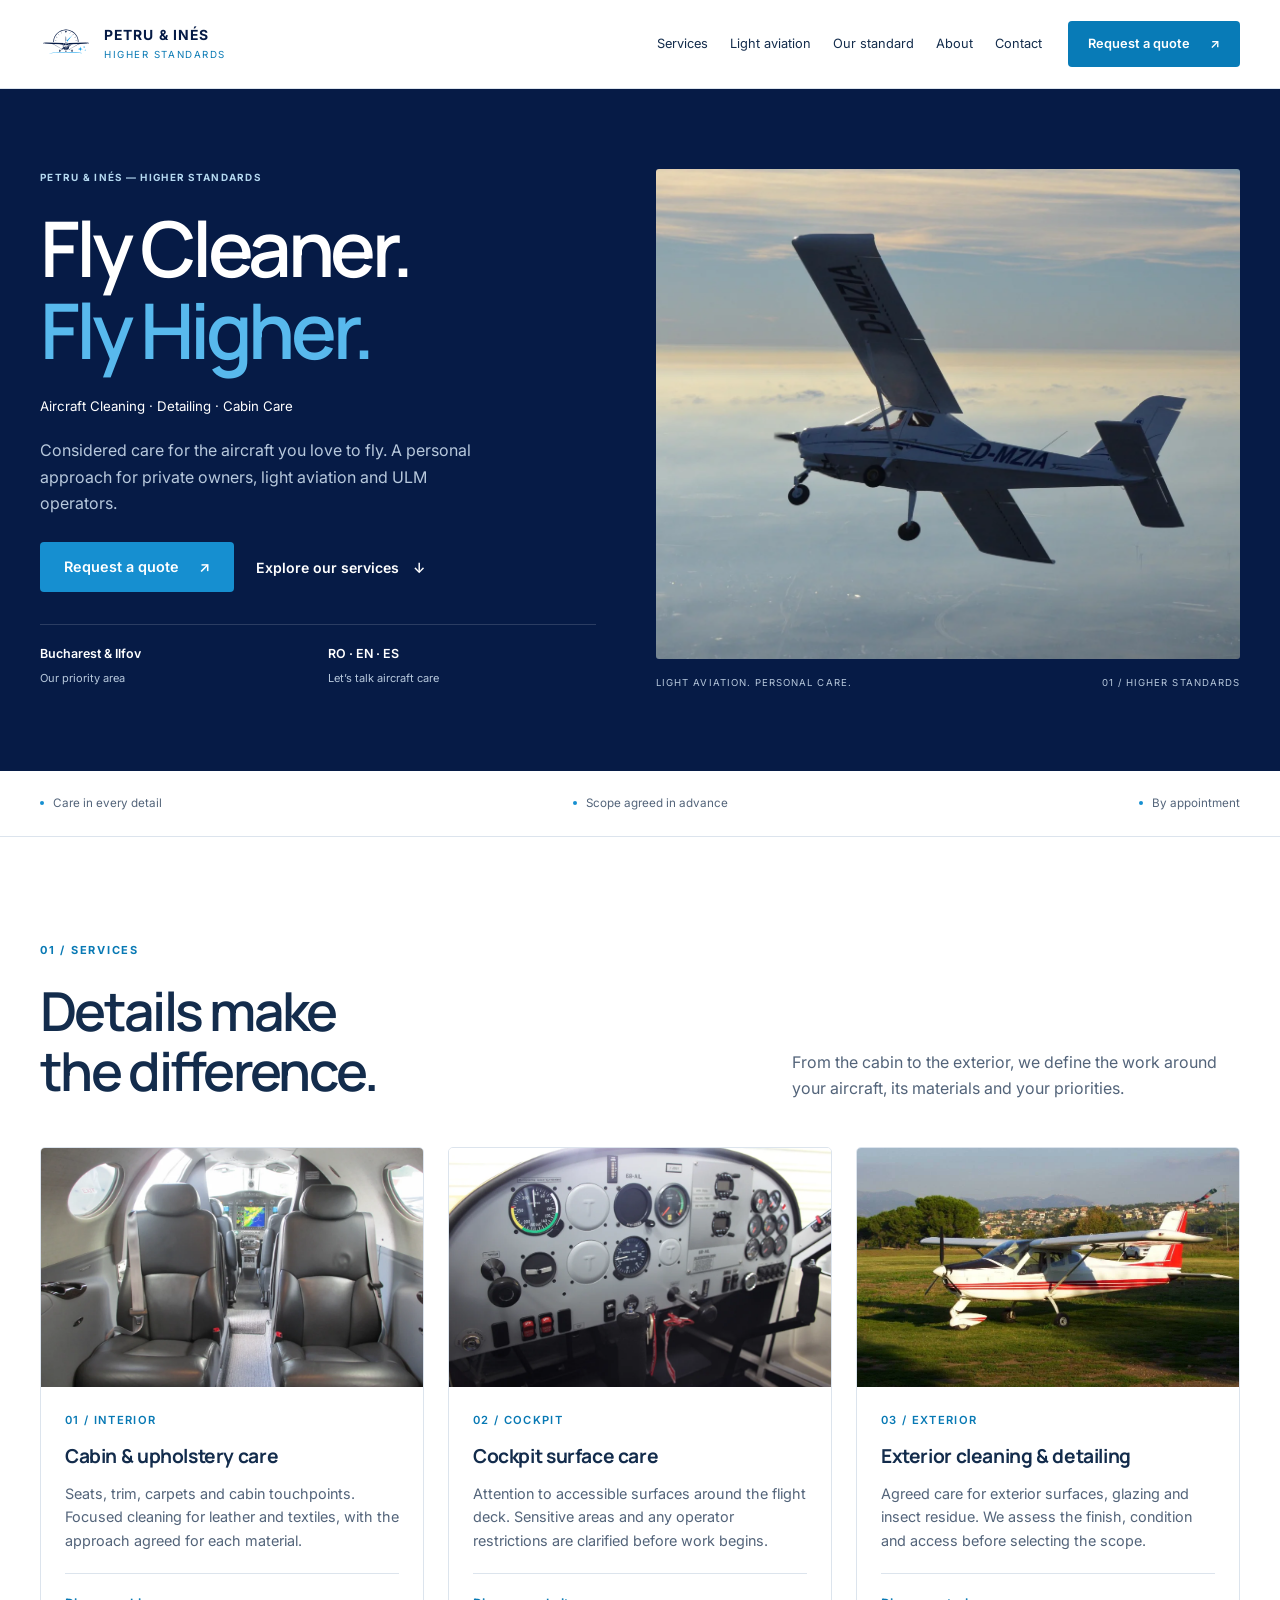
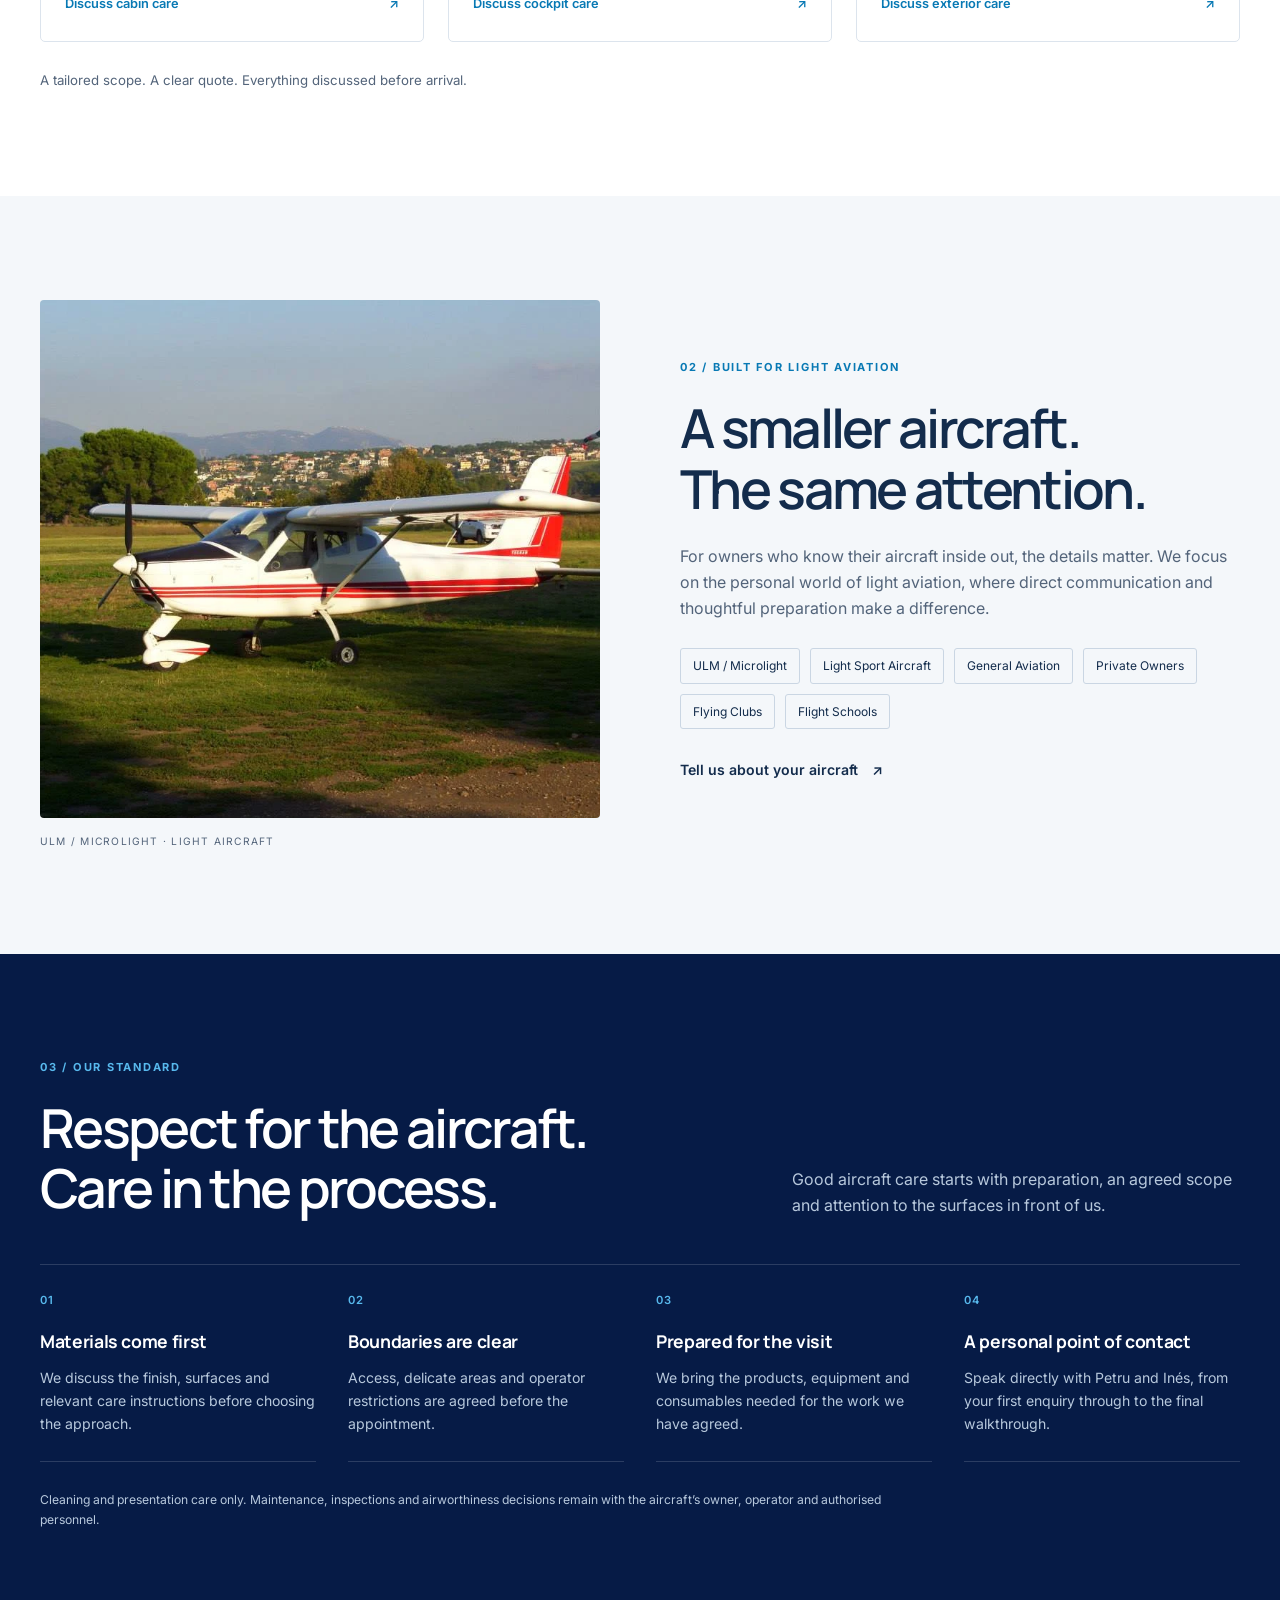
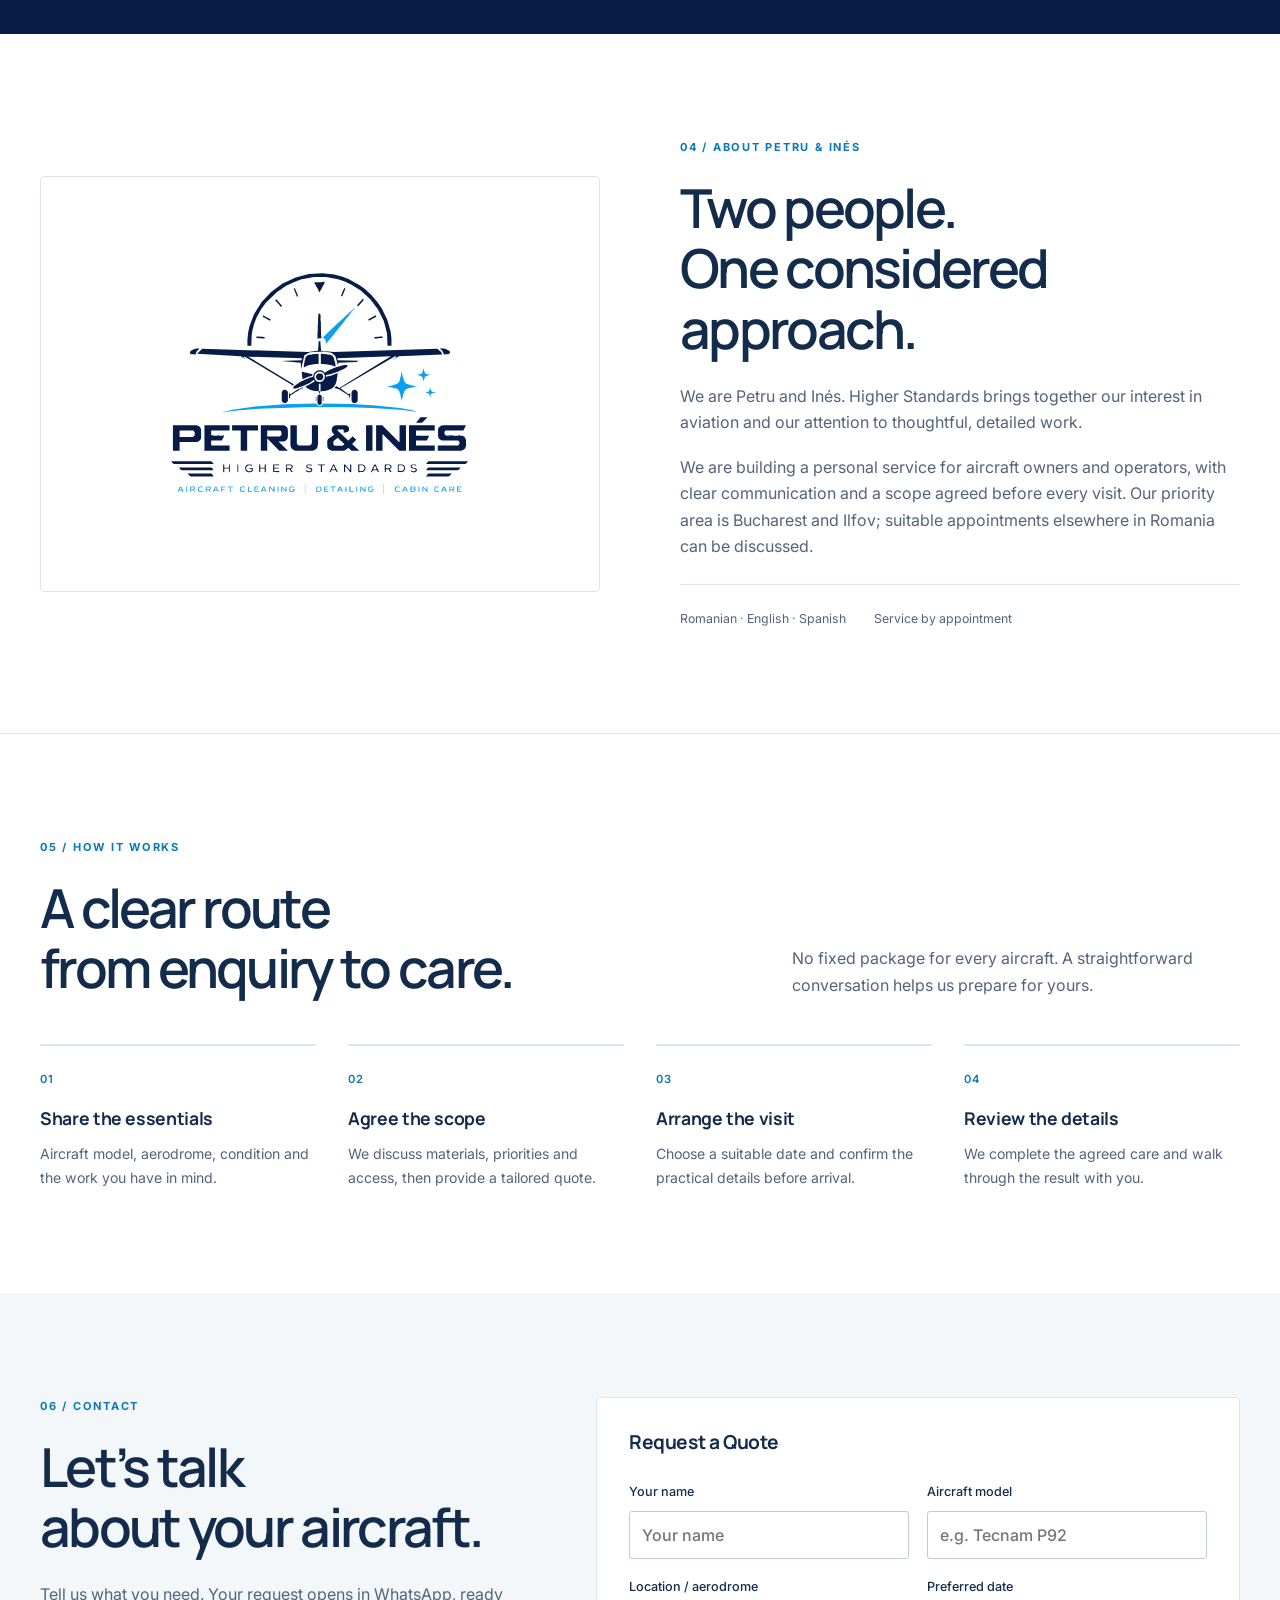
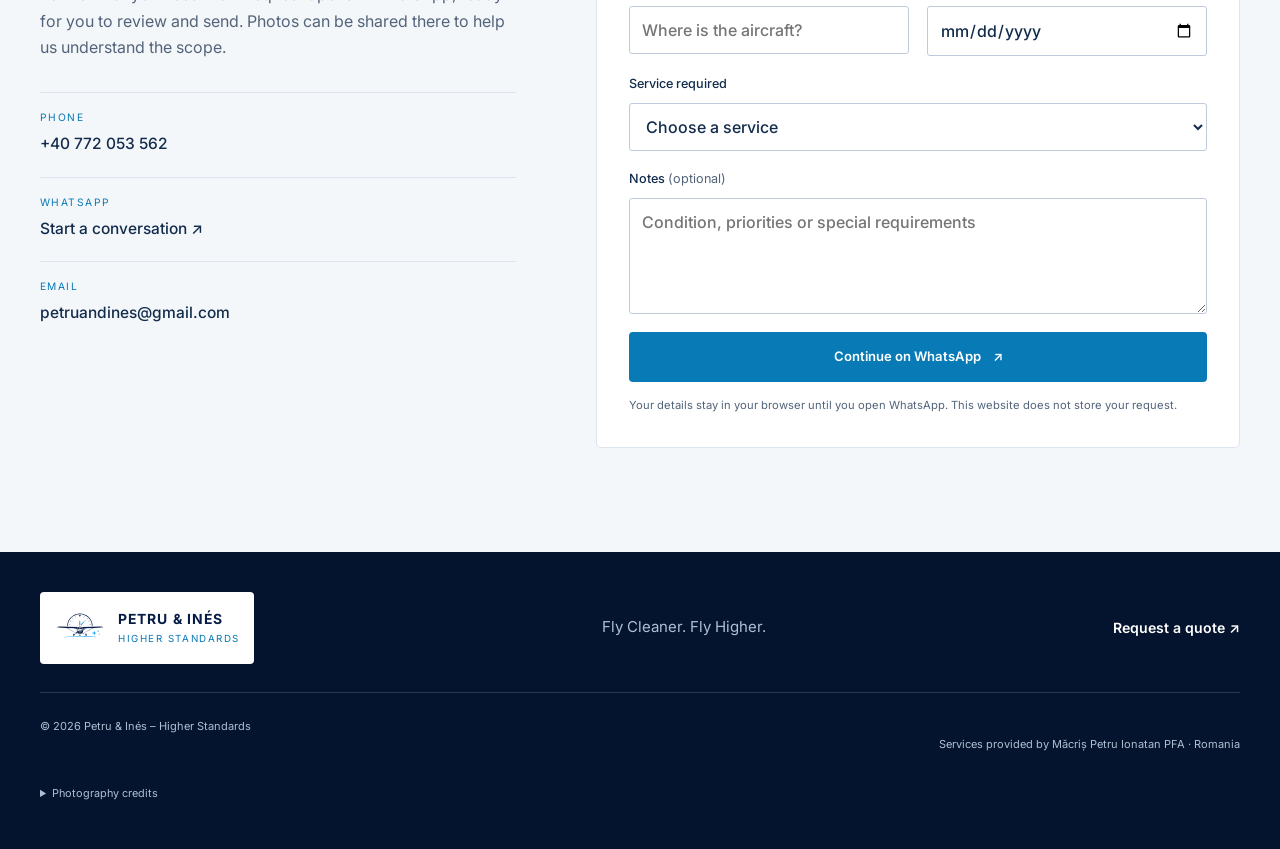
==== commit d19bac01: "Rebuild Higher Standards with real aviation photography and mobile-first premium layout" ====
--- a/index.html
+++ b/index.html
@@ -12,13 +12,13 @@
   <meta property="og:description" content="Professional aircraft cleaning, detailing and cabin care. Fly Cleaner. Fly Higher.">
   <meta property="og:type" content="website">
   <meta property="og:url" content="https://higherstandards.petruandines.com/">
-  <meta property="og:image" content="https://higherstandards.petruandines.com/assets/images/logo-full.jpg">
+  <meta property="og:image" content="https://higherstandards.petruandines.com/assets/images/logo-full.svg">
   <link rel="canonical" href="https://higherstandards.petruandines.com/">
   <link rel="icon" href="assets/images/logo-mini.jpg" type="image/jpeg">
   <link rel="preconnect" href="https://fonts.googleapis.com">
   <link rel="preconnect" href="https://fonts.gstatic.com" crossorigin>
   <link href="https://fonts.googleapis.com/css2?family=Inter:wght@400;500;600;700;800&family=Manrope:wght@500;600;700;800&display=swap" rel="stylesheet">
-  <link rel="stylesheet" href="assets/css/style.css">
+  <link rel="stylesheet" href="assets/css/style.css?v=20261006">
   <script type="application/ld+json">
   {
     "@context":"https://schema.org",
@@ -26,7 +26,7 @@
     "name":"Petru & Inés – Higher Standards",
     "legalName":"Măcriș Petru Ionatan PFA",
     "url":"https://higherstandards.petruandines.com/",
-    "logo":"https://higherstandards.petruandines.com/assets/images/logo-full.jpg",
+    "logo":"https://higherstandards.petruandines.com/assets/images/logo-full.svg",
     "description":"Professional aircraft cleaning, detailing and cabin care for private aircraft, light aircraft and ULM operators across Romania.",
     "areaServed":["Romania","Bucharest","Ilfov"],
     "availableLanguage":["Romanian","English","Spanish"],
@@ -39,285 +39,44 @@
 <a class="skip-link" href="#main">Skip to content</a>
 <header class="site-header">
   <div class="container header-row">
-    <a class="brand" href="#top" aria-label="Petru & Inés – Higher Standards home">
-      <img src="assets/images/logo-mini.svg" alt="" aria-hidden="true">
-      <div class="brand-copy">
-        <strong>PETRU &amp; INÉS</strong>
-        <span>HIGHER STANDARDS</span>
-      </div>
-    </a>
-
-    <button class="menu-toggle" type="button" aria-expanded="false" aria-controls="site-nav" aria-label="Open navigation">
-      <span></span>
-    </button>
-
-    <div class="nav-wrap" id="site-nav">
-      <nav class="nav" aria-label="Primary navigation">
-        <a href="#services">Services</a>
-        <a href="#standard">Our standard</a>
-        <a href="#aviation">Light aviation</a>
-        <a href="#about">About</a>
-        <a href="#contact">Contact</a>
-      </nav>
-      <a class="btn btn-primary header-cta" href="#quote">Request a quote</a>
-    </div>
+    <a class="brand" href="#top" aria-label="Petru & Inés – Higher Standards home"><img src="assets/images/logo-mini.svg" alt="" width="52" height="52"><span class="brand-copy"><strong>PETRU &amp; INÉS</strong><span>HIGHER STANDARDS</span></span></a>
+    <button class="menu-toggle" type="button" aria-expanded="false" aria-controls="site-nav" aria-label="Open navigation"><span></span></button>
+    <div class="nav-wrap" id="site-nav"><nav aria-label="Primary navigation"><a href="#services">Services</a><a href="#aviation">Light aviation</a><a href="#standard">Our standard</a><a href="#about">About</a><a href="#contact">Contact</a></nav><a class="btn btn-primary" href="#quote">Request a quote <span aria-hidden="true">↗</span></a></div>
   </div>
 </header>
-
 <main id="main">
-  <section class="hero" id="top">
-    <div class="hero-grid-pattern" aria-hidden="true"></div>
-    <div class="container hero-grid">
-      <div class="hero-copy reveal">
-        <div class="kicker"><span></span> Aircraft Cleaning · Detailing · Cabin Care</div>
-        <p class="hero-brand">PETRU &amp; INÉS — HIGHER STANDARDS</p>
-        <h1>Fly cleaner.<br><em>Fly higher.</em></h1>
-        <p class="hero-lead">Professional, detail-driven aircraft care for private owners, light aircraft and ULM operators. Thoughtful work, clear communication and respect for every surface we touch.</p>
-        <div class="hero-actions">
-          <a class="btn btn-primary btn-large" href="#quote">Request aircraft care <span aria-hidden="true">→</span></a>
-          <a class="btn btn-ghost btn-large" href="#services">Explore services</a>
-        </div>
-        <div class="hero-meta" aria-label="Service highlights">
-          <div><strong>Romania</strong><span>Service coverage</span></div>
-          <div><strong>Bucharest / Ilfov</strong><span>Priority area</span></div>
-          <div><strong>RO · EN · ES</strong><span>Communication</span></div>
-        </div>
-      </div>
-
-      <div class="hero-visual reveal" aria-label="Light aircraft illustration">
-        <div class="instrument-ring ring-one"></div>
-        <div class="instrument-ring ring-two"></div>
-        <div class="alt-label">ALT</div>
-        <img class="hero-aircraft" src="assets/images/aircraft-hero.svg" alt="Front view illustration of a light aircraft">
-        <div class="hero-line"></div>
-        <div class="hero-spark spark-one">✦</div>
-        <div class="hero-spark spark-two">✦</div>
-        <div class="hero-spark spark-three">✦</div>
-        <div class="visual-caption">
-          <span>01</span>
-          <p>Precision in the details.<br>Respect for the aircraft.</p>
-        </div>
-      </div>
-    </div>
-  </section>
-
-  <section class="trust-strip" aria-label="Higher Standards principles">
-    <div class="container trust-grid">
-      <div><span>01</span><strong>Aircraft-conscious care</strong></div>
-      <div><span>02</span><strong>Prepared on arrival</strong></div>
-      <div><span>03</span><strong>Clear communication</strong></div>
-      <div><span>04</span><strong>Detail-focused finish</strong></div>
-    </div>
-  </section>
-
-  <section class="section services-section" id="services">
-    <div class="container">
-      <div class="section-head reveal">
-        <div>
-          <span class="eyebrow">What we do</span>
-          <h2>Aircraft care,<br><span>without the noise.</span></h2>
-        </div>
-        <p>Every aircraft is different. We tailor the scope to the aircraft, its materials, condition, location and the result you want to achieve.</p>
-      </div>
-
-      <div class="service-grid">
-        <article class="service-card reveal">
-          <div class="service-number">01</div>
-          <div class="service-icon"><img src="assets/images/cabin.svg" alt=""></div>
-          <h3>Cabin care</h3>
-          <p>Careful cleaning and refresh of cabin surfaces, seats, trim and frequently touched areas.</p>
-          <span class="service-link">Interior presentation</span>
-        </article>
-
-        <article class="service-card reveal">
-          <div class="service-number">02</div>
-          <div class="service-icon"><img src="assets/images/cockpit.svg" alt=""></div>
-          <h3>Cockpit surface care</h3>
-          <p>Thoughtful cleaning around panels, controls and sensitive touchpoints with material compatibility in mind.</p>
-          <span class="service-link">Detail-led approach</span>
-        </article>
-
-        <article class="service-card reveal">
-          <div class="service-number">03</div>
-          <div class="service-icon"><img src="assets/images/aircraft-hero.svg" alt=""></div>
-          <h3>Exterior presentation</h3>
-          <p>Selected exterior cleaning and presentation work, including agreed insect-residue and surface care.</p>
-          <span class="service-link">Clean, considered finish</span>
-        </article>
-
-        <article class="service-card reveal">
-          <div class="service-number">04</div>
-          <div class="service-icon material-icon" aria-hidden="true">◫</div>
-          <h3>Leather & textile care</h3>
-          <p>Targeted care for seating, leather, carpets and textile areas using a surface-appropriate process.</p>
-          <span class="service-link">Materials matter</span>
-        </article>
-      </div>
-
-      <div class="services-note reveal">
-        <p><strong>No generic package forced onto every aircraft.</strong> Tell us the model, location and required work. We will discuss the right scope before the appointment.</p>
-        <a href="#quote">Request a tailored quote <span aria-hidden="true">→</span></a>
-      </div>
-    </div>
-  </section>
-
-  <section class="section aviation-section" id="aviation">
-    <div class="container aviation-layout">
-      <div class="aviation-copy reveal">
-        <span class="eyebrow">Built for light aviation</span>
-        <h2>Focused on the aircraft you actually fly.</h2>
-        <p>Higher Standards is designed around private and light aviation — a more personal environment where owners and operators value careful work, consistency and straightforward communication.</p>
-        <div class="aviation-types">
-          <span>ULM / Microlight</span>
-          <span>Light Sport Aircraft</span>
-          <span>General Aviation</span>
-          <span>Private Owners</span>
-          <span>Flying Clubs</span>
-          <span>Flight Schools</span>
-        </div>
-      </div>
-
-      <div class="aviation-visual reveal">
-        <div class="visual-topline"><span>LIGHT AVIATION</span><span>HS / 01</span></div>
-        <img src="assets/images/aircraft-hero.svg" alt="Light aircraft illustration">
-        <div class="runway-line"></div>
-        <div class="visual-bottomline"><span>DETAIL</span><span>CARE</span><span>CONSISTENCY</span></div>
-      </div>
-    </div>
-  </section>
-
-  <section class="section standard-section" id="standard">
-    <div class="standard-lines" aria-hidden="true"></div>
-    <div class="container">
-      <div class="section-head inverse reveal">
-        <div>
-          <span class="eyebrow">Our standard</span>
-          <h2>Care that feels<br><span>professional from the start.</span></h2>
-        </div>
-        <p>We do not need a complicated promise. We focus on the things an aircraft owner should be able to expect every time.</p>
-      </div>
-
-      <div class="standard-grid">
-        <article class="standard-card reveal"><span>01</span><h3>Aircraft-conscious methods</h3><p>The surface and material come first. We choose the approach around the aircraft, not the other way around.</p></article>
-        <article class="standard-card reveal"><span>02</span><h3>Attention to delicate areas</h3><p>Transparent surfaces, cabin materials and cockpit touchpoints receive deliberate, careful handling.</p></article>
-        <article class="standard-card reveal"><span>03</span><h3>Prepared service</h3><p>We arrive with the agreed products, tools and consumables for the work discussed in advance.</p></article>
-        <article class="standard-card reveal"><span>04</span><h3>Clear communication</h3><p>Aircraft, location, scope and special requirements are clarified before the intervention begins.</p></article>
-        <article class="standard-card reveal"><span>05</span><h3>Long-term mindset</h3><p>We want to become a reliable point of contact for owners, clubs, schools and aviation businesses.</p></article>
-      </div>
-    </div>
-  </section>
-
-  <section class="section process-section">
-    <div class="container">
-      <div class="section-head reveal">
-        <div>
-          <span class="eyebrow">Simple by design</span>
-          <h2>From request<br><span>to ready aircraft.</span></h2>
-        </div>
-        <p>A straightforward process keeps expectations clear before we arrive and allows us to prepare properly for the aircraft.</p>
-      </div>
-
-      <div class="process-grid">
-        <article class="process-step reveal"><span>01</span><h3>Tell us about the aircraft</h3><p>Model, location and the work you want done.</p></article>
-        <article class="process-step reveal"><span>02</span><h3>Define the scope</h3><p>We clarify surfaces, priorities and any restrictions.</p></article>
-        <article class="process-step reveal"><span>03</span><h3>Arrange the visit</h3><p>We agree the location, date and practical access details.</p></article>
-        <article class="process-step reveal"><span>04</span><h3>Aircraft care</h3><p>We carry out the agreed work with a detail-focused approach.</p></article>
-      </div>
-    </div>
-  </section>
-
-  <section class="section about-section" id="about">
-    <div class="container about-grid">
-      <div class="about-mark reveal">
-        <img src="assets/images/logo-full.svg" alt="Petru & Inés – Higher Standards">
-      </div>
-      <div class="about-copy reveal">
-        <span class="eyebrow">Who we are</span>
-        <h2>Small team.<br><span>Higher attention to detail.</span></h2>
-        <p class="about-lead">We are Petru and Inés. Higher Standards was created from our interest in aviation and our belief that aircraft care deserves a more considered, personal approach.</p>
-        <p>We are building the service around reliability, respectful handling, preparation and straightforward communication. Our priority area is Bucharest and Ilfov, and we are open to suitable appointments and collaborations elsewhere in Romania.</p>
-        <div class="about-facts">
-          <div><strong>Romania</strong><span>Available nationwide for suitable work</span></div>
-          <div><strong>3 languages</strong><span>Romanian · English · Spanish</span></div>
-          <div><strong>By appointment</strong><span>Scope agreed before arrival</span></div>
-        </div>
-      </div>
-    </div>
-  </section>
-
-  <section class="section quote-section" id="quote">
-    <div class="container quote-shell reveal">
-      <div class="quote-copy">
-        <span class="eyebrow">Request aircraft care</span>
-        <h2>Your aircraft deserves<br><span>Higher Standards.</span></h2>
-        <p>Send us the essentials and we will continue the conversation on WhatsApp. You can attach photos there if they help us assess the work.</p>
-        <div class="quote-contact">
-          <a href="tel:+40772053562"><span>Call</span><strong>+40 772 053 562</strong></a>
-          <a href="mailto:petruandines@gmail.com"><span>Email</span><strong>petruandines@gmail.com</strong></a>
-        </div>
-      </div>
-
-      <form class="quote-form" id="quote-form">
-        <div class="field-row">
-          <label><span>Your name</span><input id="q-name" name="name" type="text" autocomplete="name" placeholder="Name" required></label>
-          <label><span>Aircraft model</span><input id="q-aircraft" name="aircraft" type="text" placeholder="e.g. Tecnam P92" required></label>
-        </div>
-        <div class="field-row">
-          <label><span>Location / aerodrome</span><input id="q-location" name="location" type="text" placeholder="Where is the aircraft?" required></label>
-          <label><span>Preferred date</span><input id="q-date" name="date" type="date"></label>
-        </div>
-        <label><span>Service required</span>
-          <select id="q-service" name="service" required>
-            <option value="">Choose a service</option>
-            <option>Cabin care</option>
-            <option>Cockpit surface care</option>
-            <option>Exterior presentation</option>
-            <option>Leather & textile care</option>
-            <option>Multiple / full scope</option>
-            <option>Other</option>
-          </select>
-        </label>
-        <label><span>Notes</span><textarea id="q-notes" name="notes" rows="4" placeholder="Condition, priority areas, special materials or anything we should know."></textarea></label>
-        <button class="btn btn-primary btn-large form-submit" type="submit">Continue on WhatsApp <span aria-hidden="true">→</span></button>
-        <p class="form-note">Submitting opens WhatsApp with your request prepared. No form data is stored on this website.</p>
-      </form>
-    </div>
-  </section>
-
-  <section class="contact-band" id="contact">
-    <div class="container contact-band-grid">
-      <div><span>Coverage</span><strong>Romania · priority Bucharest / Ilfov</strong></div>
-      <div><span>Phone / WhatsApp</span><a href="tel:+40772053562">+40 772 053 562</a></div>
-      <div><span>Email</span><a href="mailto:petruandines@gmail.com">petruandines@gmail.com</a></div>
-    </div>
-  </section>
+<section class="hero" id="top">
+  <div class="container hero-grid">
+    <div class="hero-copy"><p class="eyebrow">PETRU &amp; INÉS — HIGHER STANDARDS</p><h1>Fly Cleaner.<br><span>Fly Higher.</span></h1><p class="hero-service">Aircraft Cleaning · Detailing · Cabin Care</p><p class="hero-lead">Considered care for the aircraft you love to fly. A personal approach for private owners, light aviation and ULM operators.</p><div class="hero-actions"><a class="btn btn-primary" href="#quote">Request a quote <span aria-hidden="true">↗</span></a><a class="text-link" href="#services">Explore our services <span aria-hidden="true">↓</span></a></div><div class="hero-meta"><div><strong>Bucharest &amp; Ilfov</strong><span>Our priority area</span></div><div><strong>RO · EN · ES</strong><span>Let’s talk aircraft care</span></div></div></div>
+    <figure class="hero-photo"><img src="assets/images/light-aviation.webp" alt="Tecnam P92 ultralight aircraft flying above the landscape" width="1800" height="1013" fetchpriority="high"><figcaption><span>LIGHT AVIATION. PERSONAL CARE.</span><span>01 / HIGHER STANDARDS</span></figcaption></figure>
+  </div>
+</section>
+<div class="principles"><div class="container principles-row"><span>Care in every detail</span><span>Scope agreed in advance</span><span>By appointment</span></div></div>
+<section class="section" id="services"><div class="container">
+  <div class="section-head"><div><p class="eyebrow">01 / Services</p><h2>Details make<br>the difference.</h2></div><p>From the cabin to the exterior, we define the work around your aircraft, its materials and your priorities.</p></div>
+  <div class="service-grid">
+    <article class="service-card"><img src="assets/images/cabin.webp" alt="Leather seats and interior of a Cessna Citation Mustang cabin" width="1000" height="666" loading="lazy"><div class="service-body"><span class="number">01 / INTERIOR</span><h3>Cabin &amp; upholstery care</h3><p>Seats, trim, carpets and cabin touchpoints. Focused cleaning for leather and textiles, with the approach agreed for each material.</p><a class="text-link" href="#quote" data-service="Cabin & upholstery care">Discuss cabin care <span aria-hidden="true">↗</span></a></div></article>
+    <article class="service-card"><img src="assets/images/cockpit.webp" alt="Instrument panel and controls inside a Tecnam P92 ULM cockpit" width="1000" height="667" loading="lazy"><div class="service-body"><span class="number">02 / COCKPIT</span><h3>Cockpit surface care</h3><p>Attention to accessible surfaces around the flight deck. Sensitive areas and any operator restrictions are clarified before work begins.</p><a class="text-link" href="#quote" data-service="Cockpit surface care">Discuss cockpit care <span aria-hidden="true">↗</span></a></div></article>
+    <article class="service-card"><img src="assets/images/exterior.webp" alt="Tecnam P92 parked on a grass airfield, showing its wings, glazing and fuselage" width="960" height="723" loading="lazy"><div class="service-body"><span class="number">03 / EXTERIOR</span><h3>Exterior cleaning &amp; detailing</h3><p>Agreed care for exterior surfaces, glazing and insect residue. We assess the finish, condition and access before selecting the scope.</p><a class="text-link" href="#quote" data-service="Exterior cleaning & detailing">Discuss exterior care <span aria-hidden="true">↗</span></a></div></article>
+  </div><p class="service-note">A tailored scope. A clear quote. Everything discussed before arrival.</p>
+</div></section>
+<section class="section aviation-section" id="aviation"><div class="container split-grid">
+  <figure class="aviation-photo"><img src="assets/images/exterior.webp" alt="High-wing Tecnam P92 light aircraft at an airfield" width="960" height="723" loading="lazy"><figcaption>ULM / MICROLIGHT · LIGHT AIRCRAFT</figcaption></figure>
+  <div class="section-copy"><p class="eyebrow">02 / Built for Light Aviation</p><h2>A smaller aircraft.<br>The same attention.</h2><p>For owners who know their aircraft inside out, the details matter. We focus on the personal world of light aviation, where direct communication and thoughtful preparation make a difference.</p><ul class="aviation-types"><li>ULM / Microlight</li><li>Light Sport Aircraft</li><li>General Aviation</li><li>Private Owners</li><li>Flying Clubs</li><li>Flight Schools</li></ul><a class="text-link" href="#quote">Tell us about your aircraft <span aria-hidden="true">↗</span></a></div>
+</div></section>
+<section class="section standard-section" id="standard"><div class="container"><div class="section-head"><div><p class="eyebrow">03 / Our Standard</p><h2>Respect for the aircraft.<br>Care in the process.</h2></div><p>Good aircraft care starts with preparation, an agreed scope and attention to the surfaces in front of us.</p></div>
+<div class="standard-grid"><article><span class="number">01</span><h3>Materials come first</h3><p>We discuss the finish, surfaces and relevant care instructions before choosing the approach.</p></article><article><span class="number">02</span><h3>Boundaries are clear</h3><p>Access, delicate areas and operator restrictions are agreed before the appointment.</p></article><article><span class="number">03</span><h3>Prepared for the visit</h3><p>We bring the products, equipment and consumables needed for the work we have agreed.</p></article><article><span class="number">04</span><h3>A personal point of contact</h3><p>Speak directly with Petru and Inés, from your first enquiry through to the final walkthrough.</p></article></div>
+<p class="standard-note">Cleaning and presentation care only. Maintenance, inspections and airworthiness decisions remain with the aircraft’s owner, operator and authorised personnel.</p>
+</div></section>
+<section class="section about-section" id="about"><div class="container split-grid"><div class="about-mark"><img src="assets/images/logo-full.svg" alt="Petru & Inés – Higher Standards original logo" width="1254" height="1254" loading="lazy"></div><div class="section-copy"><p class="eyebrow">04 / About Petru &amp; Inés</p><h2>Two people.<br>One considered approach.</h2><p class="lead">We are Petru and Inés. Higher Standards brings together our interest in aviation and our attention to thoughtful, detailed work.</p><p>We are building a personal service for aircraft owners and operators, with clear communication and a scope agreed before every visit. Our priority area is Bucharest and Ilfov; suitable appointments elsewhere in Romania can be discussed.</p><div class="about-details"><span>Romanian · English · Spanish</span><span>Service by appointment</span></div></div></div></section>
+<section class="section process-section" id="process"><div class="container"><div class="section-head"><div><p class="eyebrow">05 / How it works</p><h2>A clear route<br>from enquiry to care.</h2></div><p>No fixed package for every aircraft. A straightforward conversation helps us prepare for yours.</p></div><ol class="process-grid"><li><span class="number">01</span><h3>Share the essentials</h3><p>Aircraft model, aerodrome, condition and the work you have in mind.</p></li><li><span class="number">02</span><h3>Agree the scope</h3><p>We discuss materials, priorities and access, then provide a tailored quote.</p></li><li><span class="number">03</span><h3>Arrange the visit</h3><p>Choose a suitable date and confirm the practical details before arrival.</p></li><li><span class="number">04</span><h3>Review the details</h3><p>We complete the agreed care and walk through the result with you.</p></li></ol></div></section>
+<section class="section quote-section" id="contact"><div class="container quote-grid" id="quote"><div class="section-copy"><p class="eyebrow">06 / Contact</p><h2>Let’s talk<br>about your aircraft.</h2><p>Tell us what you need. Your request opens in WhatsApp, ready for you to review and send. Photos can be shared there to help us understand the scope.</p><div class="quote-contact"><a href="tel:+40772053562"><span>PHONE</span><strong>+40 772 053 562</strong></a><a href="https://wa.me/40772053562" target="_blank" rel="noopener noreferrer"><span>WHATSAPP</span><strong>Start a conversation ↗</strong></a><a href="mailto:petruandines@gmail.com"><span>EMAIL</span><strong>petruandines@gmail.com</strong></a></div></div>
+<form class="quote-form" id="quote-form"><h3>Request a Quote</h3><div class="field-row"><label for="q-name">Your name<input id="q-name" name="name" type="text" autocomplete="name" maxlength="120" placeholder="Your name" required></label><label for="q-aircraft">Aircraft model<input id="q-aircraft" name="aircraft" type="text" maxlength="120" placeholder="e.g. Tecnam P92" required></label></div><div class="field-row"><label for="q-location">Location / aerodrome<input id="q-location" name="location" type="text" maxlength="160" placeholder="Where is the aircraft?" required></label><label for="q-date">Preferred date<input id="q-date" name="date" type="date"></label></div><label for="q-service">Service required<select id="q-service" name="service" required><option value="">Choose a service</option><option>Cabin &amp; upholstery care</option><option>Cockpit surface care</option><option>Exterior cleaning &amp; detailing</option><option>Multiple services</option><option>Other / let’s discuss</option></select></label><label for="q-notes">Notes <span class="optional">(optional)</span><textarea id="q-notes" name="notes" maxlength="1800" rows="4" placeholder="Condition, priorities or special requirements"></textarea></label><button class="btn btn-primary form-submit" type="submit">Continue on WhatsApp <span aria-hidden="true">↗</span></button><p class="form-note">Your details stay in your browser until you open WhatsApp. This website does not store your request.</p><p class="form-status" id="form-status" role="status"></p><noscript><p>Please contact us directly on <a href="https://wa.me/40772053562">WhatsApp</a> to request a quote.</p></noscript></form>
+</div></section>
 </main>
-
-<footer class="footer">
-  <div class="container footer-main">
-    <div class="footer-brand">
-      <img src="assets/images/logo-mini.svg" alt="Petru & Inés – Higher Standards mini logo">
-      <div><strong>PETRU &amp; INÉS</strong><span>HIGHER STANDARDS</span></div>
-    </div>
-    <p>Aircraft Cleaning · Detailing · Cabin Care</p>
-    <nav aria-label="Footer navigation">
-      <a href="#services">Services</a>
-      <a href="#standard">Our standard</a>
-      <a href="#about">About</a>
-      <a href="#quote">Request a quote</a>
-    </nav>
-  </div>
-  <div class="container footer-bottom">
-    <span>Services provided by Măcriș Petru Ionatan PFA · Romania</span>
-    <span>© <span id="year"></span> Petru &amp; Inés – Higher Standards</span>
-  </div>
-</footer>
-
-<div class="mobile-cta" aria-label="Quick contact">
-  <a href="#quote">Request quote</a>
-  <a href="https://wa.me/40772053562" target="_blank" rel="noopener">WhatsApp</a>
-</div>
-
-<script src="assets/js/script.js"></script>
+<footer class="footer"><div class="container"><div class="footer-top"><a class="brand" href="#top"><img src="assets/images/logo-mini.svg" alt="" width="52" height="52" loading="lazy"><span class="brand-copy"><strong>PETRU &amp; INÉS</strong><span>HIGHER STANDARDS</span></span></a><p>Fly Cleaner. Fly Higher.</p><a class="text-link" href="#quote">Request a quote ↗</a></div><div class="footer-bottom"><p>© <span id="year">2026</span> Petru &amp; Inés – Higher Standards</p><p>Services provided by Măcriș Petru Ionatan PFA · Romania</p></div>
+<details class="photo-credits"><summary>Photography credits</summary><p>Representative aviation photography, not photographs of our completed work. Images resized and converted to WebP; displayed crops vary by screen.</p><ul><li>Light aviation: <a href="https://commons.wikimedia.org/wiki/File:Tecnam_P92_air_to_air.JPG">Dominik Lott</a> · <a href="https://creativecommons.org/licenses/by-sa/3.0/">CC BY-SA 3.0</a></li><li>Cabin: <a href="https://commons.wikimedia.org/wiki/File:Cessna_Citation_Mustang_interior_cabin_and_cockpit.jpg">JetRequest.com</a> · <a href="https://creativecommons.org/licenses/by-sa/3.0/">CC BY-SA 3.0</a></li><li>Cockpit: <a href="https://commons.wikimedia.org/wiki/File:Cockpit_ULM_P92.jpg">Alban67</a> · <a href="https://creativecommons.org/licenses/by-sa/4.0/">CC BY-SA 4.0</a></li><li>Exterior: <a href="https://commons.wikimedia.org/wiki/File:Tecnam_p92_-_2.jpg">Daniele Rosicarelli / Dwiki9019</a> · <a href="https://creativecommons.org/licenses/by-sa/3.0/">CC BY-SA 3.0</a></li></ul><p>Adapted image files remain available under their respective licences.</p></details></div></footer>
+<div class="mobile-cta" aria-label="Quick contact"><a href="#quote">Request a quote ↗</a><a href="https://wa.me/40772053562" target="_blank" rel="noopener noreferrer">WhatsApp</a></div>
+<script src="assets/js/script.js?v=20261006" defer></script>
 </body>
-</html>+</html>
--- a/assets/css/style.css
+++ b/assets/css/style.css
@@ -1,102 +1,17 @@
-:root{
-  --bg:#07111f;--bg2:#0b1728;--panel:#0d1c31;--panel2:#10243d;--line:rgba(135,177,223,.18);
-  --text:#edf7ff;--muted:#9db6cf;--cyan:#25c6ff;--blue:#168ee8;--navy:#071f4b;--white:#fff;
-  --max:1180px;--radius:26px;--shadow:0 24px 70px rgba(0,0,0,.32)
-}
-*{box-sizing:border-box}
-html{scroll-behavior:smooth}
-body{margin:0;font-family:Inter,system-ui,-apple-system,BlinkMacSystemFont,"Segoe UI",sans-serif;color:var(--text);line-height:1.6;background:
-radial-gradient(circle at 0 0,rgba(37,198,255,.14),transparent 28%),
-radial-gradient(circle at 100% 10%,rgba(22,142,232,.14),transparent 26%),
-linear-gradient(180deg,#050b14 0%,var(--bg) 35%,#0a1424 100%)}
-img{display:block;max-width:100%}
-a{color:inherit;text-decoration:none}
-button{font:inherit}
-.container{width:min(calc(100% - 2rem),var(--max));margin-inline:auto}
-.section{padding:5.8rem 0}
-.eyebrow{display:inline-flex;align-items:center;gap:.7rem;color:var(--cyan);font-weight:800;font-size:.8rem;text-transform:uppercase;letter-spacing:.14em;margin-bottom:.9rem}
-.eyebrow:before{content:"";width:34px;height:2px;background:linear-gradient(90deg,var(--cyan),transparent)}
-h1,h2,h3,p{margin-top:0}
-.section-title{font-size:clamp(2.1rem,4vw,3.5rem);line-height:1.03;letter-spacing:-.04em;margin-bottom:1rem}
-.lead{max-width:780px;color:var(--muted);font-size:1.08rem}
-.accent{color:var(--cyan)}
-.site-header{position:sticky;top:0;z-index:100;background:rgba(5,11,20,.74);backdrop-filter:blur(18px);border-bottom:1px solid rgba(145,188,234,.12)}
-.header-row{min-height:78px;display:flex;align-items:center;justify-content:space-between;gap:1rem}
-.brand{display:flex;align-items:center;gap:.9rem;min-width:0}
-.brand img{width:58px;height:58px;object-fit:contain;background:#fff;border-radius:14px;padding:5px}
-.brand strong{display:block;font-size:1rem}
-.brand span{display:block;color:var(--muted);font-size:.82rem;white-space:nowrap}
-.nav-wrap{display:flex;align-items:center;gap:1.1rem}
-.nav{display:flex;gap:1.15rem;align-items:center}
-.nav a{font-size:.94rem;color:#d9e8f6}
-.nav a:hover{color:var(--cyan)}
-.menu-toggle{display:none;width:48px;height:48px;border:1px solid var(--line);background:#0c1b2e;border-radius:14px;color:#fff;cursor:pointer}
-.menu-toggle span,.menu-toggle span:before,.menu-toggle span:after{width:20px;height:2px;background:currentColor;display:block;position:relative;margin:auto;border-radius:5px;transition:.2s}
-.menu-toggle span:before,.menu-toggle span:after{content:"";position:absolute;left:0}
-.menu-toggle span:before{top:-6px}.menu-toggle span:after{top:6px}
-.menu-toggle[aria-expanded="true"] span{background:transparent}.menu-toggle[aria-expanded="true"] span:before{transform:translateY(6px) rotate(45deg)}.menu-toggle[aria-expanded="true"] span:after{transform:translateY(-6px) rotate(-45deg)}
-.btn{display:inline-flex;align-items:center;justify-content:center;gap:.5rem;padding:.9rem 1.25rem;border-radius:999px;font-weight:800;border:1px solid transparent;transition:.2s}
-.btn:hover{transform:translateY(-1px)}
-.btn-primary{color:#04101d;background:linear-gradient(135deg,var(--cyan),var(--blue));box-shadow:0 14px 35px rgba(22,142,232,.27)}
-.btn-secondary{border-color:var(--line);background:rgba(255,255,255,.02)}
-.hero{padding:4.5rem 0 3rem;overflow:hidden}
-.hero-grid{display:grid;grid-template-columns:1.04fr .96fr;gap:1.4rem;align-items:stretch}
-.hero-copy,.hero-visual,.panel,.card,.product,.contact-card,.quote-box{border:1px solid var(--line);background:linear-gradient(180deg,rgba(13,28,49,.92),rgba(8,17,30,.94));box-shadow:var(--shadow);border-radius:var(--radius)}
-.hero-copy{padding:clamp(1.3rem,3vw,2.2rem)}
-.logo-stage{background:linear-gradient(180deg,#fff,#eef5fb);border-radius:22px;padding:1rem 1.2rem;margin-bottom:1.8rem;box-shadow:inset 0 0 0 1px rgba(7,31,75,.08)}
-.logo-stage img{width:min(100%,560px);margin:auto}
-.hero h1{font-size:clamp(2.4rem,5vw,4.7rem);line-height:.97;letter-spacing:-.05em;margin-bottom:1.2rem}
-.hero-copy>p{color:var(--muted);font-size:1.07rem}
-.actions{display:flex;flex-wrap:wrap;gap:.8rem;margin-top:1.7rem}
-.badges{display:flex;flex-wrap:wrap;gap:.65rem;margin-top:1.6rem}
-.badge{padding:.48rem .75rem;border-radius:999px;border:1px solid rgba(37,198,255,.16);background:rgba(37,198,255,.08);font-size:.88rem;color:#dff8ff}
-.hero-visual{padding:1rem;position:relative;min-height:660px}
-.hero-scene{height:100%;min-height:630px;display:grid;place-items:center;border-radius:21px;position:relative;overflow:hidden;background:
-linear-gradient(rgba(37,198,255,.045) 1px,transparent 1px),
-linear-gradient(90deg,rgba(37,198,255,.045) 1px,transparent 1px),
-radial-gradient(circle at 50% 40%,rgba(37,198,255,.13),transparent 35%),#081322;background-size:36px 36px,36px 36px,auto,auto}
-.hero-scene>img{width:min(100%,730px);filter:drop-shadow(0 0 35px rgba(37,198,255,.16))}
-.float{position:absolute;max-width:255px;padding:1rem;border-radius:18px;border:1px solid var(--line);background:rgba(6,14,25,.88);backdrop-filter:blur(12px)}
-.float h3{font-size:1rem;margin-bottom:.25rem}.float p{color:var(--muted);font-size:.9rem;margin:0}.float.one{right:1.2rem;top:1.2rem}.float.two{left:1.2rem;bottom:1.2rem}
-.feature-strip{display:grid;grid-template-columns:repeat(4,1fr);gap:.9rem;margin-top:1rem}
-.feature{border:1px solid var(--line);background:rgba(13,28,49,.72);border-radius:19px;padding:1.15rem}
-.feature strong{display:block;margin-bottom:.25rem}.feature span{color:var(--muted);font-size:.92rem}
-.two-col{display:grid;grid-template-columns:1.08fr .92fr;gap:1.2rem;align-items:start}
-.panel{padding:1.6rem}
-.panel p{color:var(--muted)}
-.list{list-style:none;margin:1.4rem 0 0;padding:0;display:grid;gap:.8rem}
-.list li{display:flex;gap:.8rem;padding:1rem;background:rgba(255,255,255,.02);border:1px solid rgba(145,188,234,.1);border-radius:17px}
-.num{flex:0 0 38px;height:38px;border-radius:12px;display:grid;place-items:center;background:linear-gradient(135deg,var(--cyan),var(--blue));color:#06111d;font-weight:900}
-.list strong{display:block}.list span{color:var(--muted);font-size:.93rem}
-.visual-stack{display:grid;gap:1rem}
-.visual-card{padding:1rem;border:1px solid var(--line);border-radius:24px;background:#0d1c31}
-.visual-card img{background:#eef5fb;border-radius:18px;width:100%;aspect-ratio:16/10;object-fit:cover}.visual-card h3{margin:.8rem 0 .25rem}.visual-card p{color:var(--muted);margin:0}
-.grid-3{display:grid;grid-template-columns:repeat(3,1fr);gap:1rem;margin-top:1.8rem}
-.card{padding:1.15rem}
-.card img{width:100%;aspect-ratio:16/10;object-fit:cover;background:#eef5fb;border-radius:18px}
-.card h3{font-size:1.16rem;margin:.9rem 0 .35rem}.card p{color:var(--muted);margin:0}
-.products{display:grid;grid-template-columns:repeat(3,1fr);gap:1rem;margin-top:1.8rem}
-.product{padding:1rem;display:flex;flex-direction:column}
-.product .media{min-height:290px;display:grid;place-items:center;border-radius:18px;background:linear-gradient(180deg,#f8fbff,#eaf2fa);padding:.65rem}
-.product .media img{max-height:270px;width:100%;object-fit:contain}
-.product .tag{display:inline-flex;align-self:flex-start;margin-top:.9rem;padding:.33rem .58rem;border-radius:999px;border:1px solid rgba(37,198,255,.14);background:rgba(37,198,255,.08);color:var(--cyan);font-size:.75rem;font-weight:800;letter-spacing:.08em;text-transform:uppercase}
-.product h3{font-size:1.12rem;line-height:1.28;margin:.75rem 0 .35rem}.product p{color:var(--muted);margin:0}
-.note{margin-top:1rem;color:#cbe8f8;font-size:.94rem}
-.reasons{display:grid;grid-template-columns:repeat(4,1fr);gap:1rem;margin-top:1.8rem}
-.reason{padding:1.2rem;border:1px solid var(--line);background:#0d1c31;border-radius:22px}
-.reason .icon{width:46px;height:46px;border-radius:14px;display:grid;place-items:center;background:linear-gradient(135deg,var(--cyan),var(--blue));color:#06111d;font-weight:900}
-.reason h3{margin:.8rem 0 .3rem}.reason p{color:var(--muted);margin:0}
-.contact-grid{display:grid;grid-template-columns:.95fr 1.05fr;gap:1.2rem;margin-top:1.6rem}
-.contact-card,.quote-box{padding:1.5rem}
-.contact-item{padding:1rem 0;border-top:1px solid rgba(145,188,234,.12)}.contact-item:first-of-type{border-top:0}
-.label{display:block;color:var(--cyan);font-size:.76rem;font-weight:800;letter-spacing:.12em;text-transform:uppercase}
-.value{font-size:1.12rem;font-weight:800}
-.quote-box ul{color:var(--muted);padding-left:1.2rem}.quote-box li+li{margin-top:.5rem}
-.footer{padding:2rem 0 3rem;color:var(--muted)}
-.footer-row{border-top:1px solid rgba(145,188,234,.12);padding-top:1.2rem;display:flex;align-items:center;justify-content:space-between;gap:1rem}
-.footer-brand{display:flex;align-items:center;gap:.8rem}.footer-brand img{width:52px;height:52px;object-fit:contain;background:#fff;padding:5px;border-radius:12px}.footer-brand strong{display:block;color:#fff}.footer-brand span{display:block;font-size:.88rem}
-.reveal{opacity:0;transform:translateY(22px);transition:opacity .55s ease,transform .55s ease}.reveal.show{opacity:1;transform:none}
-@media(max-width:1050px){.hero-grid,.two-col,.contact-grid{grid-template-columns:1fr}.grid-3,.products{grid-template-columns:repeat(2,1fr)}.reasons,.feature-strip{grid-template-columns:repeat(2,1fr)}.hero-visual{min-height:540px}.hero-scene{min-height:510px}}
-@media(max-width:850px){.menu-toggle{display:block}.nav-wrap{position:absolute;left:1rem;right:1rem;top:calc(100% + .7rem);padding:1rem;background:rgba(6,14,25,.98);border:1px solid var(--line);border-radius:20px;box-shadow:var(--shadow);display:flex;flex-direction:column;align-items:stretch;opacity:0;pointer-events:none;transform:translateY(-8px);transition:.2s}.nav-wrap.open{opacity:1;pointer-events:auto;transform:none}.nav{flex-direction:column;align-items:flex-start}.nav-wrap .btn{width:100%}}
-@media(max-width:650px){.section{padding:4.2rem 0}.hero{padding-top:3rem}.brand span{display:none}.grid-3,.products,.reasons,.feature-strip{grid-template-columns:1fr}.actions{flex-direction:column}.actions .btn{width:100%}.hero-visual{min-height:auto}.hero-scene{min-height:0;padding:1rem;gap:1rem}.float{position:static;max-width:none;width:100%}.footer-row{flex-direction:column;align-items:flex-start}}
-@media(prefers-reduced-motion:reduce){html{scroll-behavior:auto}.reveal{opacity:1;transform:none;transition:none}.btn{transition:none}}+/* Higher Standards — one stylesheet, mobile-first layout. */
+:root{--navy:#061b46;--deep:#04132e;--blue:#168fd0;--bright:#58b9ed;--ink:#132c4c;--muted:#53647a;--paper:#f4f7fa;--line:#dce4ed;--max:1200px}
+*{box-sizing:border-box}html{scroll-behavior:smooth;scroll-padding-top:100px}body{margin:0;color:var(--ink);background:#fff;font-family:Inter,system-ui,-apple-system,BlinkMacSystemFont,"Segoe UI",sans-serif;line-height:1.65;-webkit-font-smoothing:antialiased}img{display:block;max-width:100%;height:auto}a{color:inherit;text-decoration:none}button,input,select,textarea{font:inherit}button{cursor:pointer}h1,h2,h3,p,figure{margin:0}h1,h2,h3{font-family:Manrope,Inter,system-ui,sans-serif}p+p{margin-top:1.15rem}h1,h2{font-weight:600;letter-spacing:-.05em;line-height:1.12}h2{font-size:clamp(2rem,4.2vw,3.6rem)}h3{font-size:1.2rem;line-height:1.35;letter-spacing:-.02em}a,button,input,textarea,select,summary{-webkit-tap-highlight-color:transparent}:focus-visible{outline:3px solid var(--blue);outline-offset:5px}a:hover{color:var(--blue)}.container{width:calc(100% - 40px);max-width:var(--max);margin-inline:auto}.container>*,.field-row>*,.service-grid>*,.split-grid>*,.quote-grid>*{min-width:0}.skip-link{position:fixed;top:-100px;left:20px;z-index:110;background:#fff;color:var(--navy);padding:12px 20px}.skip-link:focus{top:12px}.section{padding:64px 0}.eyebrow{font-size:.69rem;font-weight:700;letter-spacing:.16em;line-height:1.8;text-transform:uppercase;color:#0879b4;margin-bottom:20px}.section-head{display:grid;gap:24px;margin-bottom:32px}.section-head>p,.section-copy>p:not(.eyebrow){color:var(--muted);max-width:580px}.section-copy h2{margin-bottom:24px}.text-link{display:inline-flex;align-items:center;gap:14px;font-size:.88rem;font-weight:600;min-height:44px}.btn{display:inline-flex;align-items:center;justify-content:center;gap:20px;min-height:50px;padding:13px 23px;border:1px solid transparent;border-radius:4px;font-size:.9rem;font-weight:600;line-height:1.4;text-align:center;transition:background .2s}.btn-primary{background:#087bb7;color:#fff}.btn-primary:hover{color:#fff;background:#086b9e}.number{display:block;color:#0879b4;letter-spacing:.12em;font-size:.7rem;font-weight:600}
+/* A compact sticky header, with navigation removed from the tab order when closed. */
+.site-header{position:sticky;top:0;z-index:100;background:#fff;border-bottom:1px solid var(--line)}.header-row{display:flex;align-items:center;justify-content:space-between;gap:16px;min-height:74px}.brand{display:flex;gap:12px;align-items:center;min-width:0;flex-shrink:0}.brand img{width:46px;height:46px;object-fit:contain}.brand-copy{display:block;line-height:1.2}.brand-copy strong{display:block;font-size:.78rem;letter-spacing:.08em;color:var(--navy)}.brand-copy>span{display:block;color:#0879b4;font-size:.55rem;letter-spacing:.16em;margin-top:5px}.menu-toggle{display:grid;place-items:center;width:46px;height:46px;flex-shrink:0;border:1px solid var(--line);border-radius:4px;background:#fff;color:var(--navy)}.menu-toggle>span,.menu-toggle>span:before,.menu-toggle>span:after{width:20px;height:2px;background:currentColor;display:block;position:relative}.menu-toggle>span:before,.menu-toggle>span:after{content:"";position:absolute;left:0;top:-6px}.menu-toggle>span:after{top:6px}.menu-toggle[aria-expanded=true]>span{background:transparent}.menu-toggle[aria-expanded=true]>span:before{top:0;transform:rotate(45deg)}.menu-toggle[aria-expanded=true]>span:after{top:0;transform:rotate(-45deg)}.nav-wrap{display:none;position:absolute;inset:100% 0 auto;background:#fff;padding:20px;box-shadow:0 18px 30px #061b4614;max-height:calc(100dvh - 74px);overflow-y:auto;border-bottom:1px solid var(--line)}.nav-wrap.open{display:block}.nav-wrap nav{display:flex;flex-direction:column;margin-bottom:16px}.nav-wrap nav a{display:block;padding:12px 0;font-size:.9rem;border-bottom:1px solid var(--line)}.nav-wrap>.btn{width:100%}
+/* Editorial hero: text and photography have separate, predictable space. */
+.hero{background:var(--navy);color:#fff}.hero-grid{display:grid;gap:36px;padding-block:48px 30px}.hero .eyebrow{color:#b5d9f0;font-size:.62rem;letter-spacing:.13em;max-width:34ch}.hero h1{font-size:clamp(2.8rem,10.5vw,5.8rem);letter-spacing:-.055em;line-height:1.07}.hero h1 span{color:var(--bright)}.hero-service{margin-top:24px;color:#fff;font-size:.78rem;line-height:1.8;max-width:34ch}.hero-lead{margin-top:18px;color:#b7c8dc;max-width:440px;font-size:.97rem}.hero-actions{display:flex;align-items:center;flex-wrap:wrap;gap:12px 22px;margin-top:26px}.hero .btn-primary{background:var(--blue)}.hero .btn-primary:hover{background:#087bb7}.hero .text-link{color:#fff}.hero-meta{display:grid;grid-template-columns:1fr 1fr;gap:20px;margin-top:32px;border-top:1px solid #ffffff26;padding-top:20px}.hero-meta strong{display:block;font-size:.78rem;font-weight:600;line-height:1.5}.hero-meta span{display:block;color:#b7c8dc;font-size:.69rem;margin-top:5px}.hero-photo{position:relative;min-width:0}.hero-photo img{width:100%;aspect-ratio:1.4;object-fit:cover;object-position:50% 50%;border-radius:3px}.hero-photo figcaption{display:flex;justify-content:space-between;gap:16px;padding-top:16px;font-size:.53rem;letter-spacing:.11em;color:#b7c8dc}.principles{border-bottom:1px solid var(--line);background:#fff}.principles-row{display:flex;flex-wrap:wrap;gap:10px 24px;padding-block:19px;color:var(--muted);font-size:.73rem}.principles-row span{display:flex;gap:9px;align-items:center}.principles-row span:before{content:"";width:4px;height:4px;background:var(--blue);border-radius:50%;flex-shrink:0}
+/* Services are contextual photography, not a gallery. */
+.service-grid{display:grid;gap:24px}.service-card{border:1px solid var(--line);border-radius:5px;overflow:hidden;display:flex;flex-direction:column;background:#fff}.service-card>img{width:100%;aspect-ratio:1.6;object-fit:cover}.service-body{padding:24px;display:flex;flex-direction:column;align-items:flex-start;flex:1}.service-body h3{margin-top:14px;margin-bottom:12px}.service-body p{font-size:.9rem;color:var(--muted);margin-bottom:20px}.service-body .text-link{border-top:1px solid var(--line);padding-top:16px;width:100%;margin-top:auto;font-size:.8rem;color:#0879b4;justify-content:space-between}.service-note{margin-top:28px;color:var(--muted);font-size:.83rem}.aviation-section{background:var(--paper)}.split-grid{display:grid;gap:36px;align-items:center}.aviation-photo img{width:100%;aspect-ratio:1.2;object-fit:cover;border-radius:4px}.aviation-photo figcaption{margin-top:15px;font-size:.64rem;letter-spacing:.12em;color:var(--muted)}.aviation-types{display:flex;flex-wrap:wrap;gap:10px;list-style:none;padding:0;margin:26px 0 18px}.aviation-types li{border:1px solid #cad6e3;border-radius:3px;padding:7px 12px;font-size:.75rem}.standard-section{background:var(--navy);color:#fff}.standard-section .eyebrow,.standard-section .number{color:var(--bright)}.standard-section .section-head>p{color:#b7c8dc}.standard-grid{display:grid;border-top:1px solid #ffffff26;gap:0 28px}.standard-grid article{padding:26px 0;border-bottom:1px solid #ffffff26}.standard-grid h3{margin-top:20px;margin-bottom:12px;font-size:1.1rem}.standard-grid p{font-size:.88rem;color:#b7c8dc}.standard-note{max-width:880px;margin-top:28px;color:#b7c8dc;font-size:.76rem}.about-mark{background:#fff;border:1px solid var(--line);display:grid;place-items:center;border-radius:4px;padding:16px}.about-mark img{width:min(100%,350px)}.about-details{display:flex;gap:12px 28px;flex-wrap:wrap;padding-top:24px;margin-top:24px;border-top:1px solid var(--line);font-size:.77rem;color:var(--muted)}.process-section{border-top:1px solid var(--line)}.process-grid{display:grid;gap:24px;list-style:none;padding:0;margin:0}.process-grid li{border-top:2px solid var(--line);padding-top:24px}.process-grid h3{margin:18px 0 12px;font-size:1.1rem}.process-grid p{font-size:.88rem;color:var(--muted)}
+/* Form controls always stay inside their grid cells, including iOS date inputs. */
+.quote-section{background:var(--paper)}.quote-grid{display:grid;gap:36px;scroll-margin-top:100px}.quote-contact{display:grid;gap:20px;margin-top:32px}.quote-contact a{padding-top:16px;border-top:1px solid var(--line);overflow-wrap:anywhere}.quote-contact span{display:block;color:#0879b4;font-size:.64rem;letter-spacing:.14em}.quote-contact strong{display:block;margin-top:5px;font-weight:500;font-size:.97rem}.quote-form{background:#fff;border:1px solid var(--line);border-radius:5px;padding:24px;min-width:0}.quote-form h3{margin-bottom:26px}.quote-form label{display:block;font-size:.79rem;font-weight:500;margin-bottom:18px;min-width:0}.field-row{display:grid;gap:0 18px}.quote-form input,.quote-form select,.quote-form textarea{display:block;width:100%;max-width:100%;min-width:0;min-height:48px;border:1px solid #bdcbdc;border-radius:3px;padding:12px;color:var(--ink);background:#fff;font-size:16px;margin-top:8px;line-height:1.4}.quote-form textarea{resize:vertical;min-height:112px}.quote-form input[type=date]{appearance:none;min-width:0}.quote-form input:focus,.quote-form select:focus,.quote-form textarea:focus{outline:2px solid var(--blue);outline-offset:2px}.optional{color:var(--muted);font-weight:400}.form-submit{width:100%;font-size:.82rem;padding-inline:12px;gap:12px}.form-note{font-size:.7rem;color:var(--muted);margin-top:14px;line-height:1.7}.form-status{font-size:.8rem;color:var(--muted);margin-top:12px}.form-status:empty{display:none}.form-status a{text-decoration:underline}
+.footer{background:var(--deep);color:#aebfd2;padding:40px 0 calc(98px + env(safe-area-inset-bottom,0px))}.footer-top{display:flex;flex-wrap:wrap;align-items:center;justify-content:space-between;gap:24px;padding-bottom:28px}.footer-top .brand{background:#fff;border-radius:4px;padding:10px 14px}.footer-top>p{font-size:.94rem}.footer-top .text-link{color:#fff}.footer-bottom{display:flex;justify-content:space-between;flex-wrap:wrap;gap:14px;border-top:1px solid #ffffff26;padding-top:24px;font-size:.69rem}.photo-credits{margin-top:22px;font-size:.68rem;max-width:900px}.photo-credits summary{cursor:pointer;padding-block:10px;width:fit-content}.photo-credits ul{padding-left:20px}.photo-credits a{text-decoration:underline}.mobile-cta{position:fixed;bottom:0;left:0;right:0;z-index:90;background:#fff;border-top:1px solid var(--line);padding:10px 20px calc(10px + env(safe-area-inset-bottom,0px));display:grid;grid-template-columns:1.2fr 1fr;gap:10px}.mobile-cta a{display:grid;place-items:center;min-height:46px;border:1px solid var(--line);border-radius:3px;font-size:.78rem;font-weight:600;color:var(--navy)}.mobile-cta a:first-child{background:#087bb7;border-color:#087bb7;color:#fff}
+@media(min-width:600px){.container{width:calc(100% - 64px)}.section{padding:80px 0}.hero-grid{padding-top:64px}.hero-service{max-width:none}.hero .eyebrow{max-width:none}.hero-photo img{aspect-ratio:1.6}.service-grid{grid-template-columns:repeat(2,minmax(0,1fr))}.service-card:last-child{grid-column:1/-1;display:grid;grid-template-columns:1fr 1fr}.service-card:last-child>img{height:100%;aspect-ratio:auto}.standard-grid,.process-grid{grid-template-columns:repeat(2,minmax(0,1fr))}.field-row{grid-template-columns:repeat(2,minmax(0,1fr))}.quote-form{padding:32px}.mobile-cta{display:none}.footer{padding-bottom:36px}.hero-photo figcaption{font-size:.6rem}}
+@media(min-width:960px){.section{padding:104px 0}.section-head{grid-template-columns:1.2fr .8fr;align-items:end;gap:80px;margin-bottom:46px}.hero-grid{grid-template-columns:1fr 1.05fr;gap:60px;padding-block:80px}.hero h1{font-size:clamp(3.8rem,6vw,5.8rem)}.hero-photo{align-self:stretch;display:flex;flex-direction:column;justify-content:center}.hero-photo img{aspect-ratio:auto;height:490px;object-fit:cover}.hero-service{font-size:.83rem}.hero-lead{font-size:1rem}.principles-row{justify-content:space-between;padding-block:23px}.service-grid{grid-template-columns:repeat(3,minmax(0,1fr))}.service-card:last-child{grid-column:auto;display:flex}.service-card:last-child>img{height:auto;aspect-ratio:1.6}.split-grid{grid-template-columns:1fr 1fr;gap:80px}.aviation-photo img{aspect-ratio:1.08}.about-mark{padding:32px;min-height:400px}.standard-grid,.process-grid{grid-template-columns:repeat(4,minmax(0,1fr));gap:32px}.quote-grid{grid-template-columns:.85fr 1.15fr;gap:80px}.footer-top{flex-wrap:nowrap}}
+@media(min-width:1100px){.header-row{min-height:88px}.brand img{width:52px;height:52px}.brand-copy strong{font-size:.87rem}.brand-copy>span{font-size:.61rem}.menu-toggle{display:none}.nav-wrap{position:static;display:flex;align-items:center;gap:26px;background:none;padding:0;box-shadow:none;border:0;max-height:none;overflow:visible}.nav-wrap nav{flex-direction:row;align-items:center;gap:22px;margin:0}.nav-wrap nav a{padding:12px 0;border:0;font-size:.8rem}.nav-wrap>.btn{width:auto;font-size:.8rem;min-height:46px;padding-inline:19px}}
+@media(max-width:359px){.container{width:calc(100% - 32px)}.brand{gap:8px}.brand img{width:40px;height:40px}.brand-copy strong{font-size:.72rem}.brand-copy>span{font-size:.51rem}.hero-meta{gap:12px}.quote-form{padding:18px}.service-body{padding:20px}.hero-photo figcaption{flex-direction:column;gap:6px}}
+@media(prefers-reduced-motion:reduce){html{scroll-behavior:auto}*{transition:none!important}}
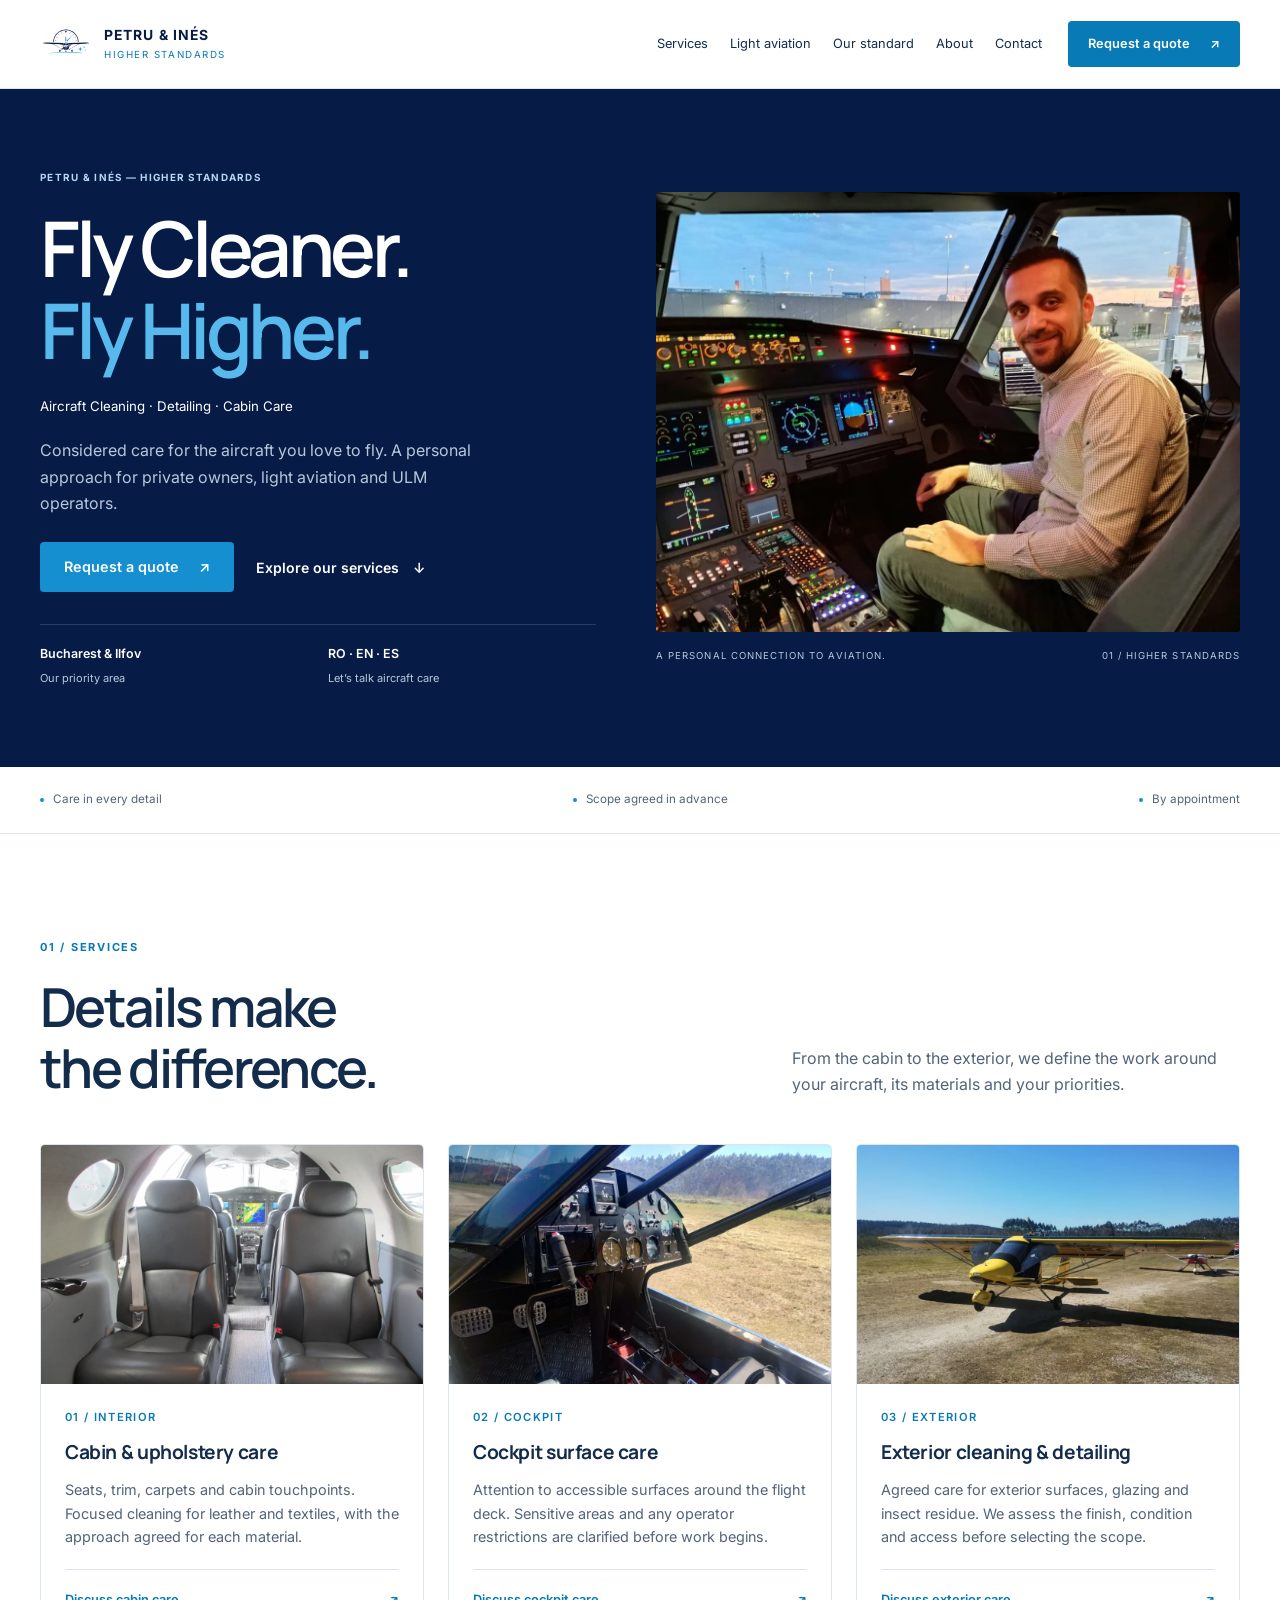
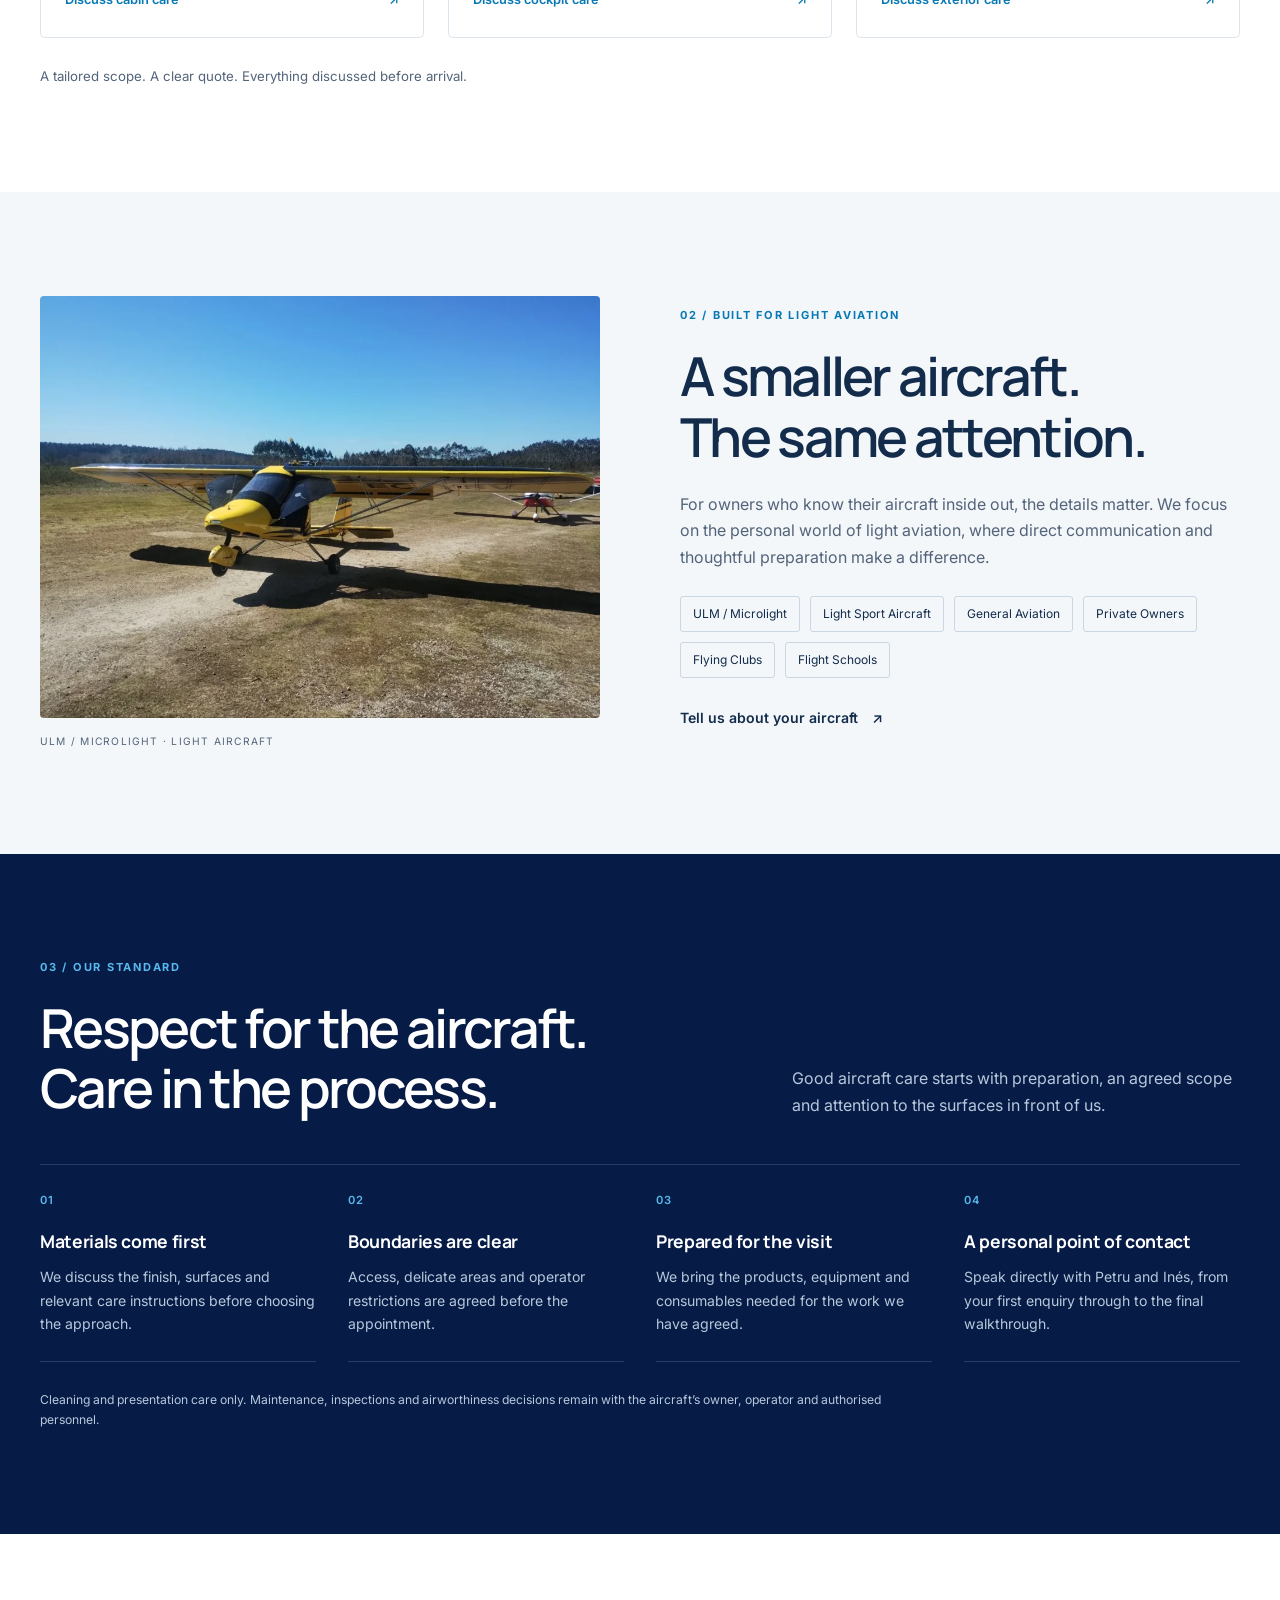
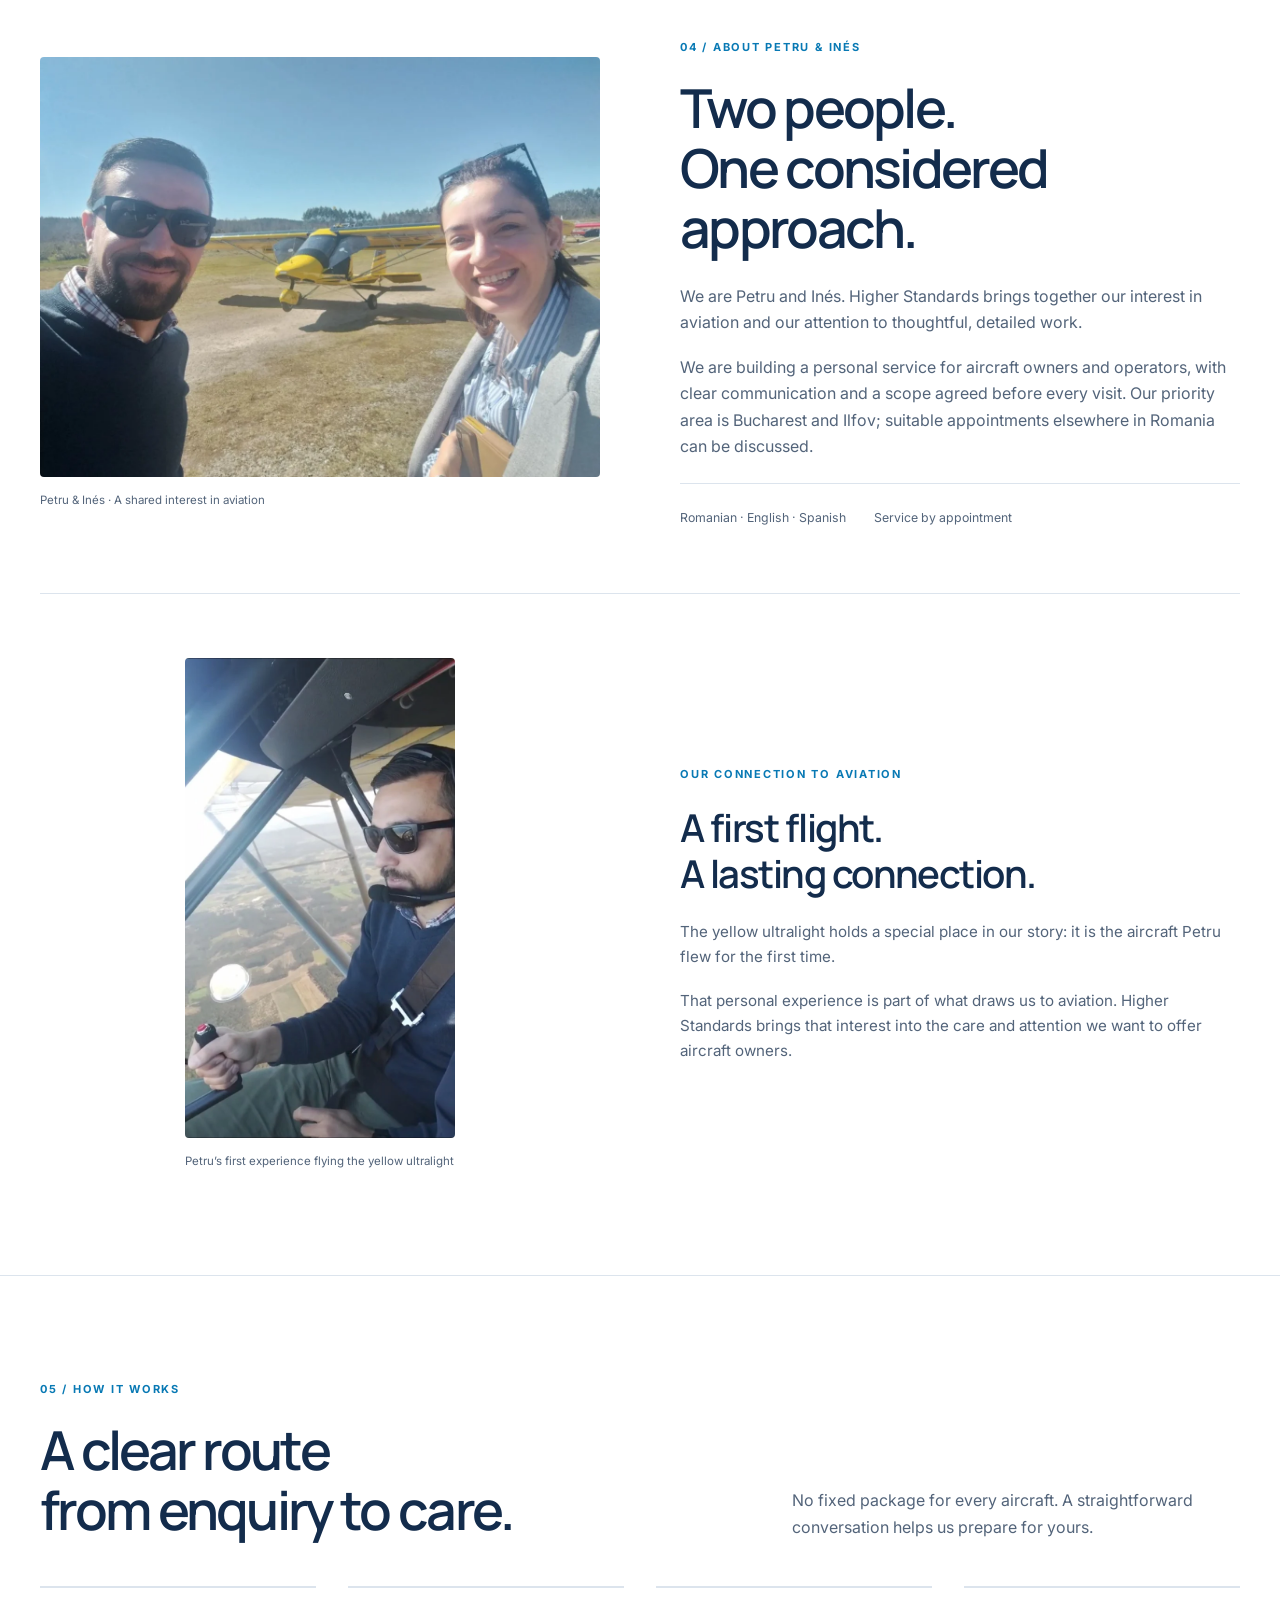
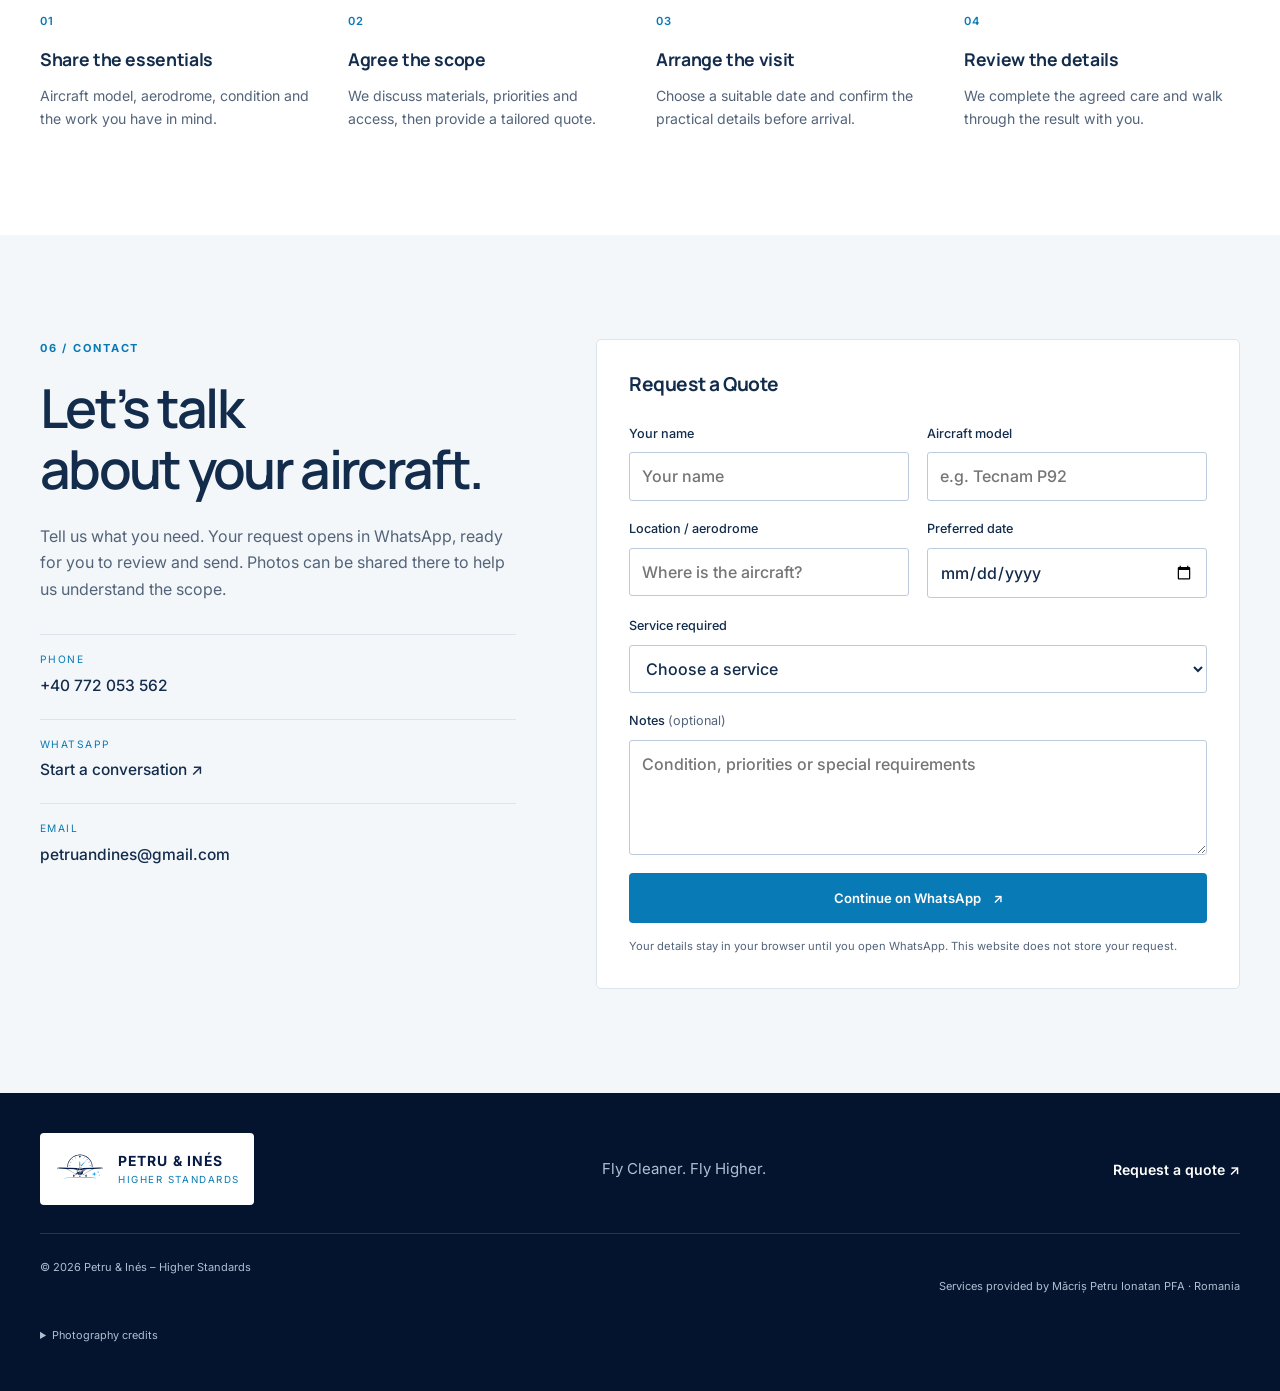
==== commit f99a3b4b: "Integrate personal aviation photographs with responsive uncropped layouts" ====
--- a/index.html
+++ b/index.html
@@ -12,13 +12,23 @@
   <meta property="og:description" content="Professional aircraft cleaning, detailing and cabin care. Fly Cleaner. Fly Higher.">
   <meta property="og:type" content="website">
   <meta property="og:url" content="https://higherstandards.petruandines.com/">
-  <meta property="og:image" content="https://higherstandards.petruandines.com/assets/images/logo-full.svg">
+  <meta property="og:image" content="https://higherstandards.petruandines.com/assets/images/logo-social-20261006.png">
+  <meta property="og:image:secure_url" content="https://higherstandards.petruandines.com/assets/images/logo-social-20261006.png">
+  <meta property="og:image:type" content="image/png">
+  <meta property="og:image:width" content="1200">
+  <meta property="og:image:height" content="1200">
+  <meta property="og:image:alt" content="Petru &amp; Inés – Higher Standards logo">
+  <meta name="twitter:card" content="summary_large_image">
+  <meta name="twitter:title" content="Petru &amp; Inés – Higher Standards">
+  <meta name="twitter:description" content="Aircraft Cleaning · Detailing · Cabin Care. Fly Cleaner. Fly Higher.">
+  <meta name="twitter:image" content="https://higherstandards.petruandines.com/assets/images/logo-social-20261006.png">
+  <meta name="twitter:image:alt" content="Petru &amp; Inés – Higher Standards logo">
   <link rel="canonical" href="https://higherstandards.petruandines.com/">
   <link rel="icon" href="assets/images/logo-mini.jpg" type="image/jpeg">
   <link rel="preconnect" href="https://fonts.googleapis.com">
   <link rel="preconnect" href="https://fonts.gstatic.com" crossorigin>
   <link href="https://fonts.googleapis.com/css2?family=Inter:wght@400;500;600;700;800&family=Manrope:wght@500;600;700;800&display=swap" rel="stylesheet">
-  <link rel="stylesheet" href="assets/css/style.css?v=20261006">
+  <link rel="stylesheet" href="assets/css/style.css?v=20261006-personal">
   <script type="application/ld+json">
   {
     "@context":"https://schema.org",
@@ -48,7 +58,7 @@
 <section class="hero" id="top">
   <div class="container hero-grid">
     <div class="hero-copy"><p class="eyebrow">PETRU &amp; INÉS — HIGHER STANDARDS</p><h1>Fly Cleaner.<br><span>Fly Higher.</span></h1><p class="hero-service">Aircraft Cleaning · Detailing · Cabin Care</p><p class="hero-lead">Considered care for the aircraft you love to fly. A personal approach for private owners, light aviation and ULM operators.</p><div class="hero-actions"><a class="btn btn-primary" href="#quote">Request a quote <span aria-hidden="true">↗</span></a><a class="text-link" href="#services">Explore our services <span aria-hidden="true">↓</span></a></div><div class="hero-meta"><div><strong>Bucharest &amp; Ilfov</strong><span>Our priority area</span></div><div><strong>RO · EN · ES</strong><span>Let’s talk aircraft care</span></div></div></div>
-    <figure class="hero-photo"><img src="assets/images/light-aviation.webp" alt="Tecnam P92 ultralight aircraft flying above the landscape" width="1800" height="1013" fetchpriority="high"><figcaption><span>LIGHT AVIATION. PERSONAL CARE.</span><span>01 / HIGHER STANDARDS</span></figcaption></figure>
+    <figure class="hero-photo personal-hero"><img src="assets/images/petru-aircraft-cockpit.webp" alt="Petru seated in the cockpit of a large aircraft" width="1536" height="1157" fetchpriority="high"><figcaption><span>A PERSONAL CONNECTION TO AVIATION.</span><span>01 / HIGHER STANDARDS</span></figcaption></figure>
   </div>
 </section>
 <div class="principles"><div class="container principles-row"><span>Care in every detail</span><span>Scope agreed in advance</span><span>By appointment</span></div></div>
@@ -56,26 +66,27 @@
   <div class="section-head"><div><p class="eyebrow">01 / Services</p><h2>Details make<br>the difference.</h2></div><p>From the cabin to the exterior, we define the work around your aircraft, its materials and your priorities.</p></div>
   <div class="service-grid">
     <article class="service-card"><img src="assets/images/cabin.webp" alt="Leather seats and interior of a Cessna Citation Mustang cabin" width="1000" height="666" loading="lazy"><div class="service-body"><span class="number">01 / INTERIOR</span><h3>Cabin &amp; upholstery care</h3><p>Seats, trim, carpets and cabin touchpoints. Focused cleaning for leather and textiles, with the approach agreed for each material.</p><a class="text-link" href="#quote" data-service="Cabin & upholstery care">Discuss cabin care <span aria-hidden="true">↗</span></a></div></article>
-    <article class="service-card"><img src="assets/images/cockpit.webp" alt="Instrument panel and controls inside a Tecnam P92 ULM cockpit" width="1000" height="667" loading="lazy"><div class="service-body"><span class="number">02 / COCKPIT</span><h3>Cockpit surface care</h3><p>Attention to accessible surfaces around the flight deck. Sensitive areas and any operator restrictions are clarified before work begins.</p><a class="text-link" href="#quote" data-service="Cockpit surface care">Discuss cockpit care <span aria-hidden="true">↗</span></a></div></article>
-    <article class="service-card"><img src="assets/images/exterior.webp" alt="Tecnam P92 parked on a grass airfield, showing its wings, glazing and fuselage" width="960" height="723" loading="lazy"><div class="service-body"><span class="number">03 / EXTERIOR</span><h3>Exterior cleaning &amp; detailing</h3><p>Agreed care for exterior surfaces, glazing and insect residue. We assess the finish, condition and access before selecting the scope.</p><a class="text-link" href="#quote" data-service="Exterior cleaning & detailing">Discuss exterior care <span aria-hidden="true">↗</span></a></div></article>
+    <article class="service-card"><img src="assets/images/ulm-cockpit.webp" alt="Instrument panel, controls and interior of the yellow ultralight aircraft" width="1536" height="1157" loading="lazy"><div class="service-body"><span class="number">02 / COCKPIT</span><h3>Cockpit surface care</h3><p>Attention to accessible surfaces around the flight deck. Sensitive areas and any operator restrictions are clarified before work begins.</p><a class="text-link" href="#quote" data-service="Cockpit surface care">Discuss cockpit care <span aria-hidden="true">↗</span></a></div></article>
+    <article class="service-card"><img src="assets/images/yellow-ultralight.webp" alt="Yellow ultralight aircraft parked on a grass airfield" width="1536" height="1157" loading="lazy"><div class="service-body"><span class="number">03 / EXTERIOR</span><h3>Exterior cleaning &amp; detailing</h3><p>Agreed care for exterior surfaces, glazing and insect residue. We assess the finish, condition and access before selecting the scope.</p><a class="text-link" href="#quote" data-service="Exterior cleaning & detailing">Discuss exterior care <span aria-hidden="true">↗</span></a></div></article>
   </div><p class="service-note">A tailored scope. A clear quote. Everything discussed before arrival.</p>
 </div></section>
 <section class="section aviation-section" id="aviation"><div class="container split-grid">
-  <figure class="aviation-photo"><img src="assets/images/exterior.webp" alt="High-wing Tecnam P92 light aircraft at an airfield" width="960" height="723" loading="lazy"><figcaption>ULM / MICROLIGHT · LIGHT AIRCRAFT</figcaption></figure>
+  <figure class="aviation-photo"><img src="assets/images/yellow-ultralight.webp" alt="The yellow ultralight aircraft Petru flew for the first time" width="1536" height="1157" loading="lazy"><figcaption>ULM / MICROLIGHT · LIGHT AIRCRAFT</figcaption></figure>
   <div class="section-copy"><p class="eyebrow">02 / Built for Light Aviation</p><h2>A smaller aircraft.<br>The same attention.</h2><p>For owners who know their aircraft inside out, the details matter. We focus on the personal world of light aviation, where direct communication and thoughtful preparation make a difference.</p><ul class="aviation-types"><li>ULM / Microlight</li><li>Light Sport Aircraft</li><li>General Aviation</li><li>Private Owners</li><li>Flying Clubs</li><li>Flight Schools</li></ul><a class="text-link" href="#quote">Tell us about your aircraft <span aria-hidden="true">↗</span></a></div>
 </div></section>
 <section class="section standard-section" id="standard"><div class="container"><div class="section-head"><div><p class="eyebrow">03 / Our Standard</p><h2>Respect for the aircraft.<br>Care in the process.</h2></div><p>Good aircraft care starts with preparation, an agreed scope and attention to the surfaces in front of us.</p></div>
 <div class="standard-grid"><article><span class="number">01</span><h3>Materials come first</h3><p>We discuss the finish, surfaces and relevant care instructions before choosing the approach.</p></article><article><span class="number">02</span><h3>Boundaries are clear</h3><p>Access, delicate areas and operator restrictions are agreed before the appointment.</p></article><article><span class="number">03</span><h3>Prepared for the visit</h3><p>We bring the products, equipment and consumables needed for the work we have agreed.</p></article><article><span class="number">04</span><h3>A personal point of contact</h3><p>Speak directly with Petru and Inés, from your first enquiry through to the final walkthrough.</p></article></div>
 <p class="standard-note">Cleaning and presentation care only. Maintenance, inspections and airworthiness decisions remain with the aircraft’s owner, operator and authorised personnel.</p>
 </div></section>
-<section class="section about-section" id="about"><div class="container split-grid"><div class="about-mark"><img src="assets/images/logo-full.svg" alt="Petru & Inés – Higher Standards original logo" width="1254" height="1254" loading="lazy"></div><div class="section-copy"><p class="eyebrow">04 / About Petru &amp; Inés</p><h2>Two people.<br>One considered approach.</h2><p class="lead">We are Petru and Inés. Higher Standards brings together our interest in aviation and our attention to thoughtful, detailed work.</p><p>We are building a personal service for aircraft owners and operators, with clear communication and a scope agreed before every visit. Our priority area is Bucharest and Ilfov; suitable appointments elsewhere in Romania can be discussed.</p><div class="about-details"><span>Romanian · English · Spanish</span><span>Service by appointment</span></div></div></div></section>
+<section class="section about-section" id="about"><div class="container split-grid"><figure class="founders-photo"><img src="assets/images/petru-ines-airfield.webp" alt="Petru and Inés together at an airfield with the yellow ultralight aircraft behind them" width="1536" height="1152" loading="lazy"><figcaption>Petru &amp; Inés · A shared interest in aviation</figcaption></figure><div class="section-copy"><p class="eyebrow">04 / About Petru &amp; Inés</p><h2>Two people.<br>One considered approach.</h2><p class="lead">We are Petru and Inés. Higher Standards brings together our interest in aviation and our attention to thoughtful, detailed work.</p><p>We are building a personal service for aircraft owners and operators, with clear communication and a scope agreed before every visit. Our priority area is Bucharest and Ilfov; suitable appointments elsewhere in Romania can be discussed.</p><div class="about-details"><span>Romanian · English · Spanish</span><span>Service by appointment</span></div></div></div>
+<div class="container first-flight"><figure class="first-flight-photo"><img src="assets/images/petru-first-flight.webp" alt="Petru wearing a headset and holding the control stick during his first flight in the yellow ultralight" width="691" height="1230" loading="lazy"><figcaption>Petru’s first experience flying the yellow ultralight</figcaption></figure><div class="first-flight-copy"><p class="eyebrow">Our connection to aviation</p><h3>A first flight.<br>A lasting connection.</h3><p>The yellow ultralight holds a special place in our story: it is the aircraft Petru flew for the first time.</p><p>That personal experience is part of what draws us to aviation. Higher Standards brings that interest into the care and attention we want to offer aircraft owners.</p></div></div></section>
 <section class="section process-section" id="process"><div class="container"><div class="section-head"><div><p class="eyebrow">05 / How it works</p><h2>A clear route<br>from enquiry to care.</h2></div><p>No fixed package for every aircraft. A straightforward conversation helps us prepare for yours.</p></div><ol class="process-grid"><li><span class="number">01</span><h3>Share the essentials</h3><p>Aircraft model, aerodrome, condition and the work you have in mind.</p></li><li><span class="number">02</span><h3>Agree the scope</h3><p>We discuss materials, priorities and access, then provide a tailored quote.</p></li><li><span class="number">03</span><h3>Arrange the visit</h3><p>Choose a suitable date and confirm the practical details before arrival.</p></li><li><span class="number">04</span><h3>Review the details</h3><p>We complete the agreed care and walk through the result with you.</p></li></ol></div></section>
 <section class="section quote-section" id="contact"><div class="container quote-grid" id="quote"><div class="section-copy"><p class="eyebrow">06 / Contact</p><h2>Let’s talk<br>about your aircraft.</h2><p>Tell us what you need. Your request opens in WhatsApp, ready for you to review and send. Photos can be shared there to help us understand the scope.</p><div class="quote-contact"><a href="tel:+40772053562"><span>PHONE</span><strong>+40 772 053 562</strong></a><a href="https://wa.me/40772053562" target="_blank" rel="noopener noreferrer"><span>WHATSAPP</span><strong>Start a conversation ↗</strong></a><a href="mailto:petruandines@gmail.com"><span>EMAIL</span><strong>petruandines@gmail.com</strong></a></div></div>
 <form class="quote-form" id="quote-form"><h3>Request a Quote</h3><div class="field-row"><label for="q-name">Your name<input id="q-name" name="name" type="text" autocomplete="name" maxlength="120" placeholder="Your name" required></label><label for="q-aircraft">Aircraft model<input id="q-aircraft" name="aircraft" type="text" maxlength="120" placeholder="e.g. Tecnam P92" required></label></div><div class="field-row"><label for="q-location">Location / aerodrome<input id="q-location" name="location" type="text" maxlength="160" placeholder="Where is the aircraft?" required></label><label for="q-date">Preferred date<input id="q-date" name="date" type="date"></label></div><label for="q-service">Service required<select id="q-service" name="service" required><option value="">Choose a service</option><option>Cabin &amp; upholstery care</option><option>Cockpit surface care</option><option>Exterior cleaning &amp; detailing</option><option>Multiple services</option><option>Other / let’s discuss</option></select></label><label for="q-notes">Notes <span class="optional">(optional)</span><textarea id="q-notes" name="notes" maxlength="1800" rows="4" placeholder="Condition, priorities or special requirements"></textarea></label><button class="btn btn-primary form-submit" type="submit">Continue on WhatsApp <span aria-hidden="true">↗</span></button><p class="form-note">Your details stay in your browser until you open WhatsApp. This website does not store your request.</p><p class="form-status" id="form-status" role="status"></p><noscript><p>Please contact us directly on <a href="https://wa.me/40772053562">WhatsApp</a> to request a quote.</p></noscript></form>
 </div></section>
 </main>
 <footer class="footer"><div class="container"><div class="footer-top"><a class="brand" href="#top"><img src="assets/images/logo-mini.svg" alt="" width="52" height="52" loading="lazy"><span class="brand-copy"><strong>PETRU &amp; INÉS</strong><span>HIGHER STANDARDS</span></span></a><p>Fly Cleaner. Fly Higher.</p><a class="text-link" href="#quote">Request a quote ↗</a></div><div class="footer-bottom"><p>© <span id="year">2026</span> Petru &amp; Inés – Higher Standards</p><p>Services provided by Măcriș Petru Ionatan PFA · Romania</p></div>
-<details class="photo-credits"><summary>Photography credits</summary><p>Representative aviation photography, not photographs of our completed work. Images resized and converted to WebP; displayed crops vary by screen.</p><ul><li>Light aviation: <a href="https://commons.wikimedia.org/wiki/File:Tecnam_P92_air_to_air.JPG">Dominik Lott</a> · <a href="https://creativecommons.org/licenses/by-sa/3.0/">CC BY-SA 3.0</a></li><li>Cabin: <a href="https://commons.wikimedia.org/wiki/File:Cessna_Citation_Mustang_interior_cabin_and_cockpit.jpg">JetRequest.com</a> · <a href="https://creativecommons.org/licenses/by-sa/3.0/">CC BY-SA 3.0</a></li><li>Cockpit: <a href="https://commons.wikimedia.org/wiki/File:Cockpit_ULM_P92.jpg">Alban67</a> · <a href="https://creativecommons.org/licenses/by-sa/4.0/">CC BY-SA 4.0</a></li><li>Exterior: <a href="https://commons.wikimedia.org/wiki/File:Tecnam_p92_-_2.jpg">Daniele Rosicarelli / Dwiki9019</a> · <a href="https://creativecommons.org/licenses/by-sa/3.0/">CC BY-SA 3.0</a></li></ul><p>Adapted image files remain available under their respective licences.</p></details></div></footer>
+<details class="photo-credits"><summary>Photography credits</summary><p>Personal aviation photographs supplied by Petru &amp; Inés show our experiences and interest in aviation. They are not presented as completed cleaning work. The cabin service image is representative photography. Images are optimised for the website.</p><ul><li>Cabin: <a href="https://commons.wikimedia.org/wiki/File:Cessna_Citation_Mustang_interior_cabin_and_cockpit.jpg">JetRequest.com</a> · <a href="https://creativecommons.org/licenses/by-sa/3.0/">CC BY-SA 3.0</a></li></ul><p>Adapted image files remain available under their respective licences.</p></details></div></footer>
 <div class="mobile-cta" aria-label="Quick contact"><a href="#quote">Request a quote ↗</a><a href="https://wa.me/40772053562" target="_blank" rel="noopener noreferrer">WhatsApp</a></div>
 <script src="assets/js/script.js?v=20261006" defer></script>
 </body>
--- a/assets/css/style.css
+++ b/assets/css/style.css
@@ -15,3 +15,15 @@
 @media(min-width:1100px){.header-row{min-height:88px}.brand img{width:52px;height:52px}.brand-copy strong{font-size:.87rem}.brand-copy>span{font-size:.61rem}.menu-toggle{display:none}.nav-wrap{position:static;display:flex;align-items:center;gap:26px;background:none;padding:0;box-shadow:none;border:0;max-height:none;overflow:visible}.nav-wrap nav{flex-direction:row;align-items:center;gap:22px;margin:0}.nav-wrap nav a{padding:12px 0;border:0;font-size:.8rem}.nav-wrap>.btn{width:auto;font-size:.8rem;min-height:46px;padding-inline:19px}}
 @media(max-width:359px){.container{width:calc(100% - 32px)}.brand{gap:8px}.brand img{width:40px;height:40px}.brand-copy strong{font-size:.72rem}.brand-copy>span{font-size:.51rem}.hero-meta{gap:12px}.quote-form{padding:18px}.service-body{padding:20px}.hero-photo figcaption{flex-direction:column;gap:6px}}
 @media(prefers-reduced-motion:reduce){html{scroll-behavior:auto}*{transition:none!important}}
+
+/* Personal photography: preserve complete faces and the aircraft context. */
+.personal-hero img{height:auto;aspect-ratio:1536/1157;object-fit:contain}
+.founders-photo img{width:100%;height:auto;aspect-ratio:4/3;object-fit:contain;border-radius:4px}
+.founders-photo figcaption,.first-flight-photo figcaption{font-size:.72rem;color:var(--muted);margin-top:14px;line-height:1.6}
+.aviation-photo img{height:auto;aspect-ratio:1536/1157;object-fit:contain}
+.first-flight{display:grid;gap:30px;margin-top:48px;padding-top:48px;border-top:1px solid var(--line);align-items:center}
+.first-flight-photo{width:100%;max-width:300px;margin-inline:auto}
+.first-flight-photo img{width:100%;height:auto;border-radius:4px}
+.first-flight-copy{max-width:560px}.first-flight-copy h3{font-size:clamp(1.7rem,3vw,2.5rem);font-weight:600;line-height:1.2;margin-bottom:22px;letter-spacing:-.04em}
+.first-flight-copy>p:not(.eyebrow){color:var(--muted);font-size:.95rem}
+@media(min-width:960px){.first-flight{grid-template-columns:1fr 1fr;gap:80px;margin-top:64px;padding-top:64px}.first-flight-photo{max-width:270px}}
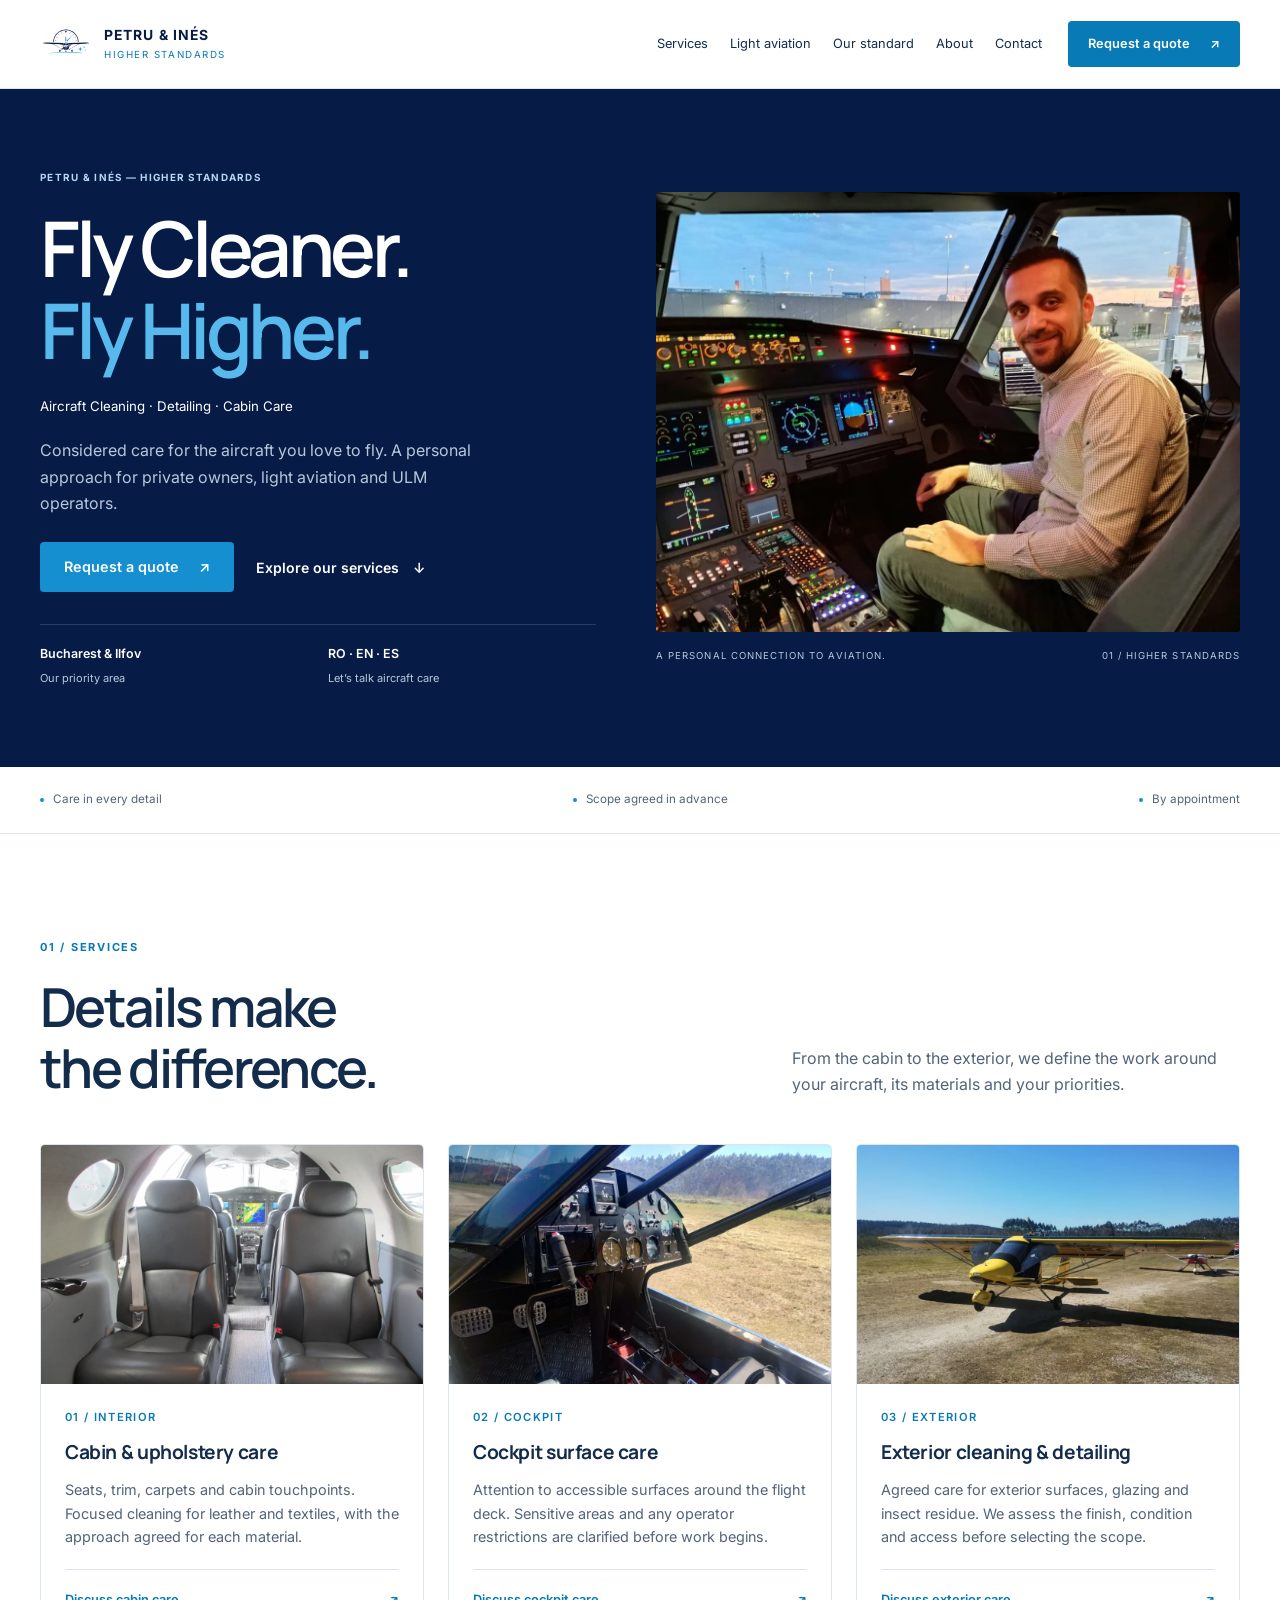
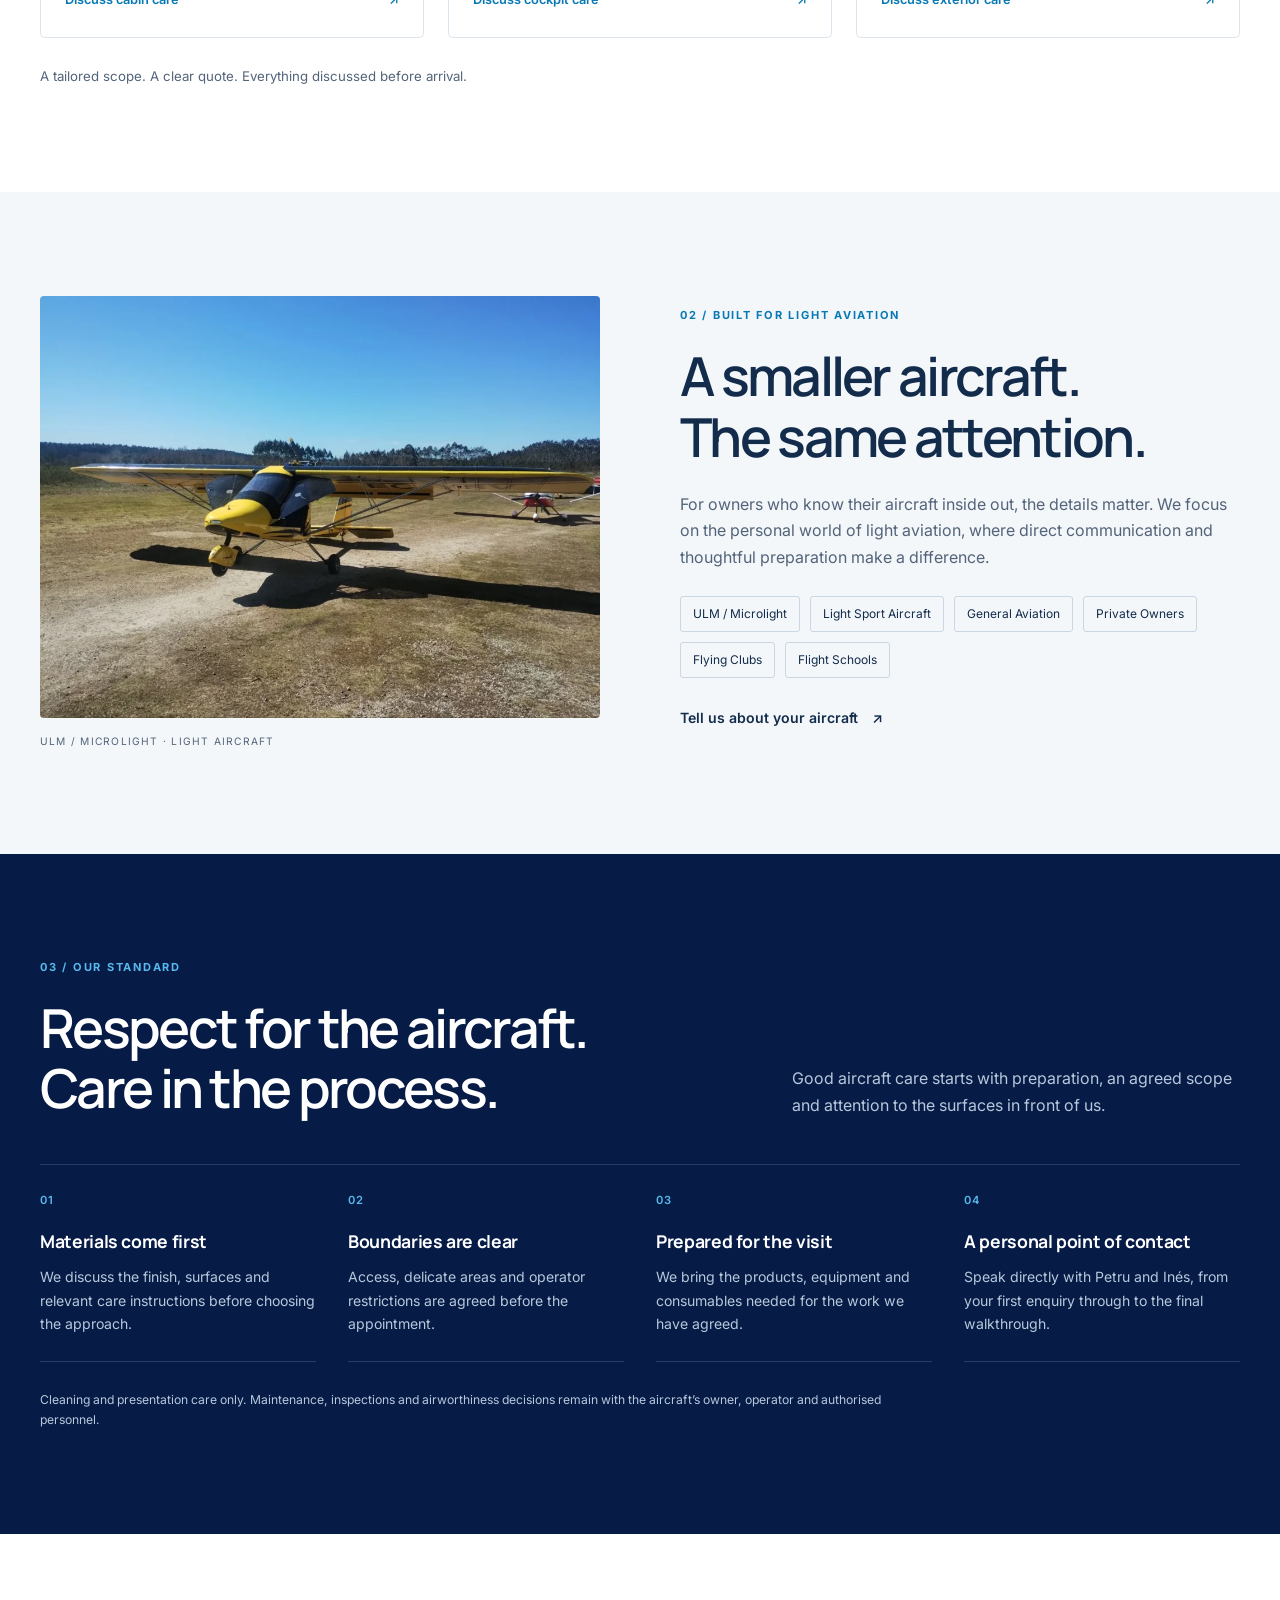
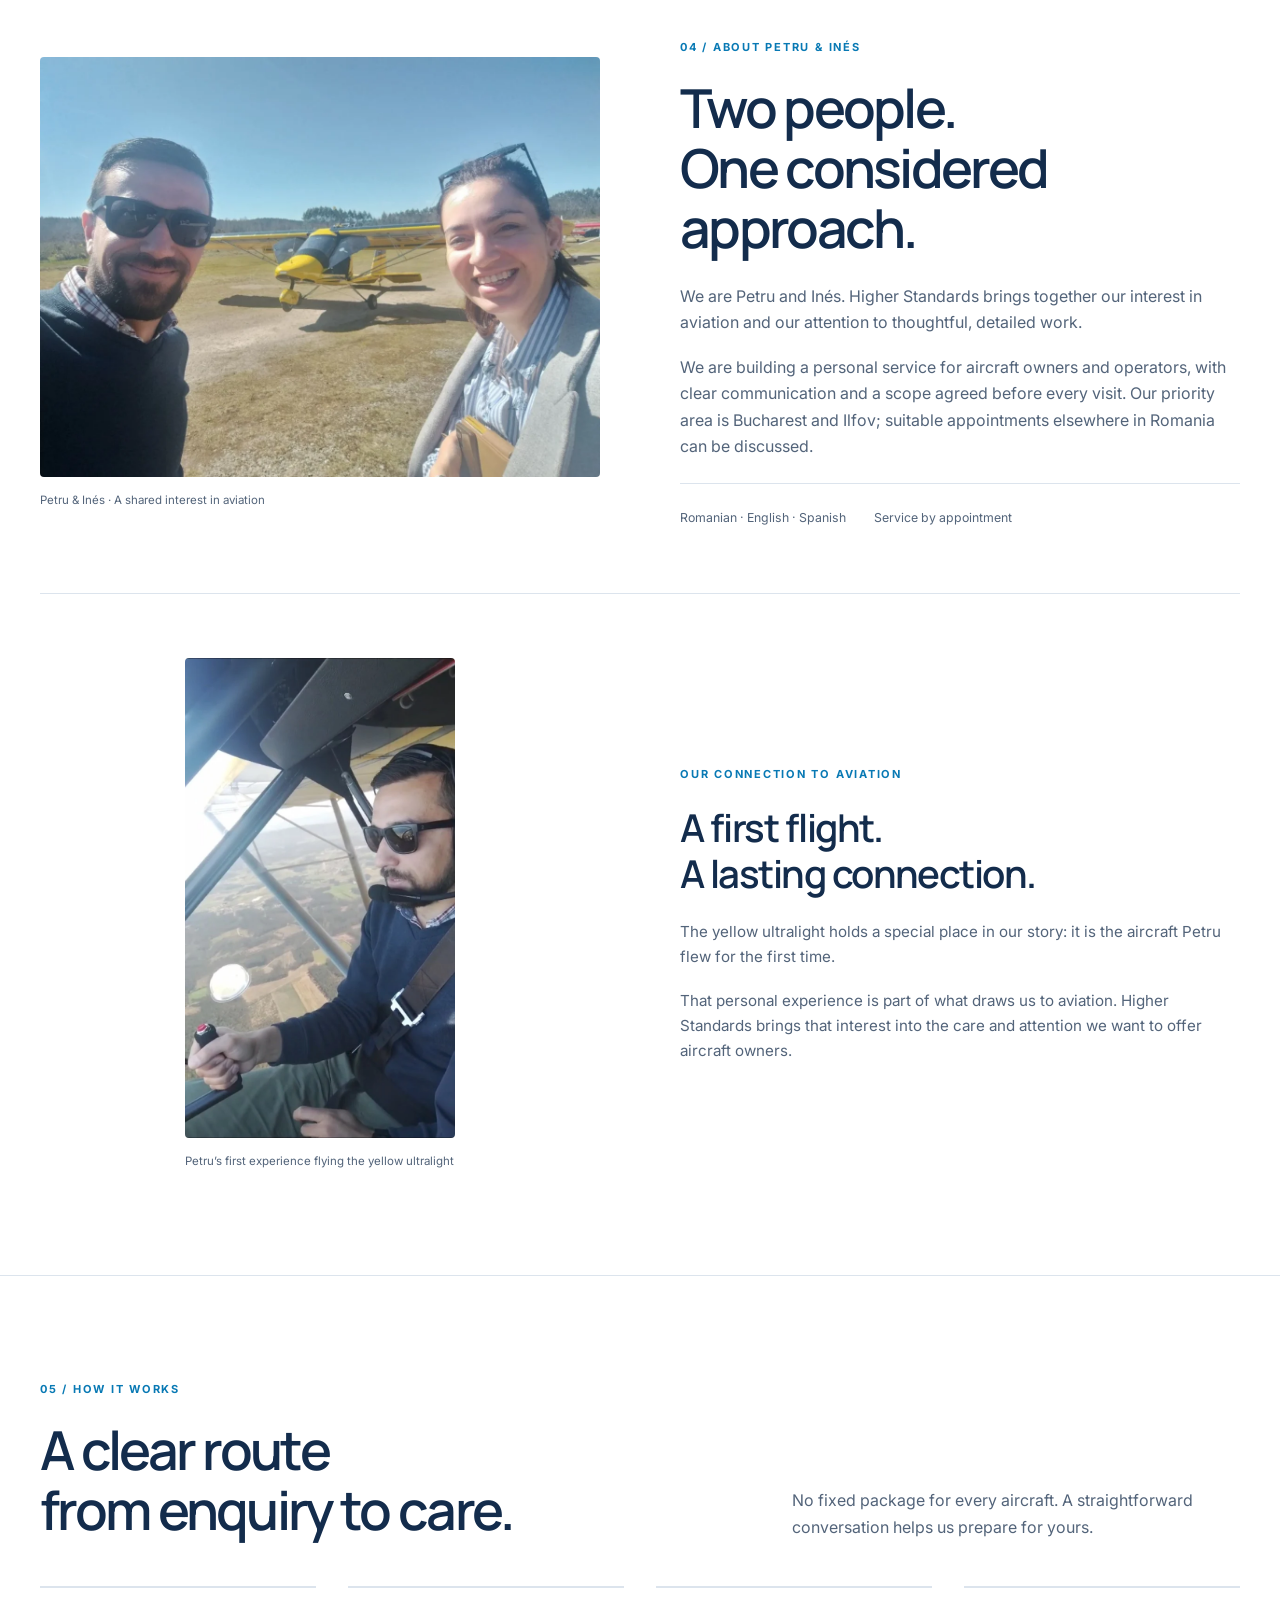
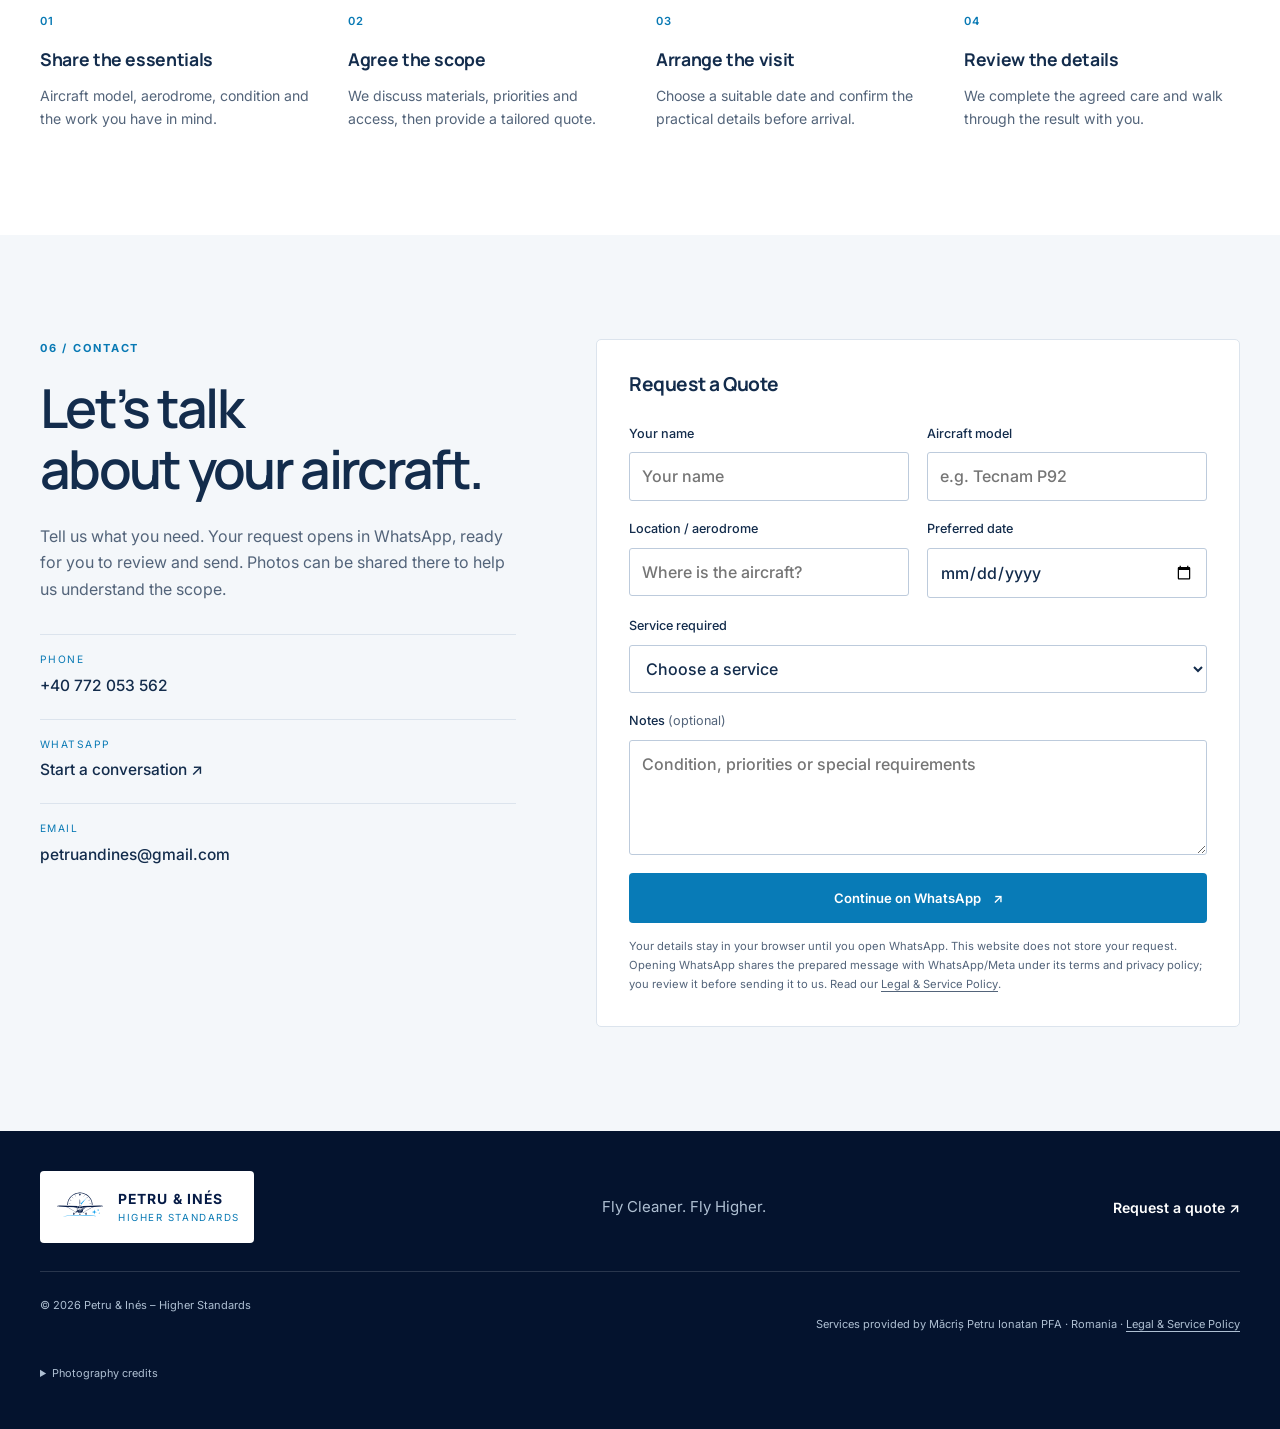
==== commit 6c045fbb: "Fix legal policy publication, clarify service boundaries and verify bilingual navigation" ====
--- a/index.html
+++ b/index.html
@@ -82,12 +82,12 @@
 <div class="container first-flight"><figure class="first-flight-photo"><img src="assets/images/petru-first-flight.webp" alt="Petru wearing a headset and holding the control stick during his first flight in the yellow ultralight" width="691" height="1230" loading="lazy"><figcaption>Petru’s first experience flying the yellow ultralight</figcaption></figure><div class="first-flight-copy"><p class="eyebrow">Our connection to aviation</p><h3>A first flight.<br>A lasting connection.</h3><p>The yellow ultralight holds a special place in our story: it is the aircraft Petru flew for the first time.</p><p>That personal experience is part of what draws us to aviation. Higher Standards brings that interest into the care and attention we want to offer aircraft owners.</p></div></div></section>
 <section class="section process-section" id="process"><div class="container"><div class="section-head"><div><p class="eyebrow">05 / How it works</p><h2>A clear route<br>from enquiry to care.</h2></div><p>No fixed package for every aircraft. A straightforward conversation helps us prepare for yours.</p></div><ol class="process-grid"><li><span class="number">01</span><h3>Share the essentials</h3><p>Aircraft model, aerodrome, condition and the work you have in mind.</p></li><li><span class="number">02</span><h3>Agree the scope</h3><p>We discuss materials, priorities and access, then provide a tailored quote.</p></li><li><span class="number">03</span><h3>Arrange the visit</h3><p>Choose a suitable date and confirm the practical details before arrival.</p></li><li><span class="number">04</span><h3>Review the details</h3><p>We complete the agreed care and walk through the result with you.</p></li></ol></div></section>
 <section class="section quote-section" id="contact"><div class="container quote-grid" id="quote"><div class="section-copy"><p class="eyebrow">06 / Contact</p><h2>Let’s talk<br>about your aircraft.</h2><p>Tell us what you need. Your request opens in WhatsApp, ready for you to review and send. Photos can be shared there to help us understand the scope.</p><div class="quote-contact"><a href="tel:+40772053562"><span>PHONE</span><strong>+40 772 053 562</strong></a><a href="https://wa.me/40772053562" target="_blank" rel="noopener noreferrer"><span>WHATSAPP</span><strong>Start a conversation ↗</strong></a><a href="mailto:petruandines@gmail.com"><span>EMAIL</span><strong>petruandines@gmail.com</strong></a></div></div>
-<form class="quote-form" id="quote-form"><h3>Request a Quote</h3><div class="field-row"><label for="q-name">Your name<input id="q-name" name="name" type="text" autocomplete="name" maxlength="120" placeholder="Your name" required></label><label for="q-aircraft">Aircraft model<input id="q-aircraft" name="aircraft" type="text" maxlength="120" placeholder="e.g. Tecnam P92" required></label></div><div class="field-row"><label for="q-location">Location / aerodrome<input id="q-location" name="location" type="text" maxlength="160" placeholder="Where is the aircraft?" required></label><label for="q-date">Preferred date<input id="q-date" name="date" type="date"></label></div><label for="q-service">Service required<select id="q-service" name="service" required><option value="">Choose a service</option><option>Cabin &amp; upholstery care</option><option>Cockpit surface care</option><option>Exterior cleaning &amp; detailing</option><option>Multiple services</option><option>Other / let’s discuss</option></select></label><label for="q-notes">Notes <span class="optional">(optional)</span><textarea id="q-notes" name="notes" maxlength="1800" rows="4" placeholder="Condition, priorities or special requirements"></textarea></label><button class="btn btn-primary form-submit" type="submit">Continue on WhatsApp <span aria-hidden="true">↗</span></button><p class="form-note">Your details stay in your browser until you open WhatsApp. This website does not store your request.</p><p class="form-status" id="form-status" role="status"></p><noscript><p>Please contact us directly on <a href="https://wa.me/40772053562">WhatsApp</a> to request a quote.</p></noscript></form>
+<form class="quote-form" id="quote-form"><h3>Request a Quote</h3><div class="field-row"><label for="q-name">Your name<input id="q-name" name="name" type="text" autocomplete="name" maxlength="120" placeholder="Your name" required></label><label for="q-aircraft">Aircraft model<input id="q-aircraft" name="aircraft" type="text" maxlength="120" placeholder="e.g. Tecnam P92" required></label></div><div class="field-row"><label for="q-location">Location / aerodrome<input id="q-location" name="location" type="text" maxlength="160" placeholder="Where is the aircraft?" required></label><label for="q-date">Preferred date<input id="q-date" name="date" type="date"></label></div><label for="q-service">Service required<select id="q-service" name="service" required><option value="">Choose a service</option><option>Cabin &amp; upholstery care</option><option>Cockpit surface care</option><option>Exterior cleaning &amp; detailing</option><option>Multiple services</option><option>Other / let’s discuss</option></select></label><label for="q-notes">Notes <span class="optional">(optional)</span><textarea id="q-notes" name="notes" maxlength="1800" rows="4" placeholder="Condition, priorities or special requirements"></textarea></label><button class="btn btn-primary form-submit" type="submit">Continue on WhatsApp <span aria-hidden="true">↗</span></button><p class="form-note">Your details stay in your browser until you open WhatsApp. This website does not store your request. Opening WhatsApp shares the prepared message with WhatsApp/Meta under its terms and privacy policy; you review it before sending it to us. Read our <a href="/legal/">Legal &amp; Service Policy</a>.</p><p class="form-status" id="form-status" role="status"></p><noscript><p>Please contact us directly on <a href="https://wa.me/40772053562">WhatsApp</a> to request a quote.</p></noscript></form>
 </div></section>
 </main>
-<footer class="footer"><div class="container"><div class="footer-top"><a class="brand" href="#top"><img src="assets/images/logo-mini.svg" alt="" width="52" height="52" loading="lazy"><span class="brand-copy"><strong>PETRU &amp; INÉS</strong><span>HIGHER STANDARDS</span></span></a><p>Fly Cleaner. Fly Higher.</p><a class="text-link" href="#quote">Request a quote ↗</a></div><div class="footer-bottom"><p>© <span id="year">2026</span> Petru &amp; Inés – Higher Standards</p><p>Services provided by Măcriș Petru Ionatan PFA · Romania</p></div>
+<footer class="footer"><div class="container"><div class="footer-top"><a class="brand" href="#top"><img src="assets/images/logo-mini.svg" alt="" width="52" height="52" loading="lazy"><span class="brand-copy"><strong>PETRU &amp; INÉS</strong><span>HIGHER STANDARDS</span></span></a><p>Fly Cleaner. Fly Higher.</p><a class="text-link" href="#quote">Request a quote ↗</a></div><div class="footer-bottom"><p>© <span id="year">2026</span> Petru &amp; Inés – Higher Standards</p><p>Services provided by Măcriș Petru Ionatan PFA · Romania · <a href="/legal/">Legal &amp; Service Policy</a></p></div>
 <details class="photo-credits"><summary>Photography credits</summary><p>Personal aviation photographs supplied by Petru &amp; Inés show our experiences and interest in aviation. They are not presented as completed cleaning work. The cabin service image is representative photography. Images are optimised for the website.</p><ul><li>Cabin: <a href="https://commons.wikimedia.org/wiki/File:Cessna_Citation_Mustang_interior_cabin_and_cockpit.jpg">JetRequest.com</a> · <a href="https://creativecommons.org/licenses/by-sa/3.0/">CC BY-SA 3.0</a></li></ul><p>Adapted image files remain available under their respective licences.</p></details></div></footer>
 <div class="mobile-cta" aria-label="Quick contact"><a href="#quote">Request a quote ↗</a><a href="https://wa.me/40772053562" target="_blank" rel="noopener noreferrer">WhatsApp</a></div>
-<script src="assets/js/script.js?v=20261006" defer></script>
+<script src="assets/js/script.js?v=20261006-legal-review" defer></script>
 </body>
 </html>
--- a/assets/css/style.css
+++ b/assets/css/style.css
@@ -27,3 +27,5 @@
 .first-flight-copy{max-width:560px}.first-flight-copy h3{font-size:clamp(1.7rem,3vw,2.5rem);font-weight:600;line-height:1.2;margin-bottom:22px;letter-spacing:-.04em}
 .first-flight-copy>p:not(.eyebrow){color:var(--muted);font-size:.95rem}
 @media(min-width:960px){.first-flight{grid-template-columns:1fr 1fr;gap:80px;margin-top:64px;padding-top:64px}.first-flight-photo{max-width:270px}}
+
+.form-note a,.footer-bottom a{text-decoration:underline;text-underline-offset:3px}
